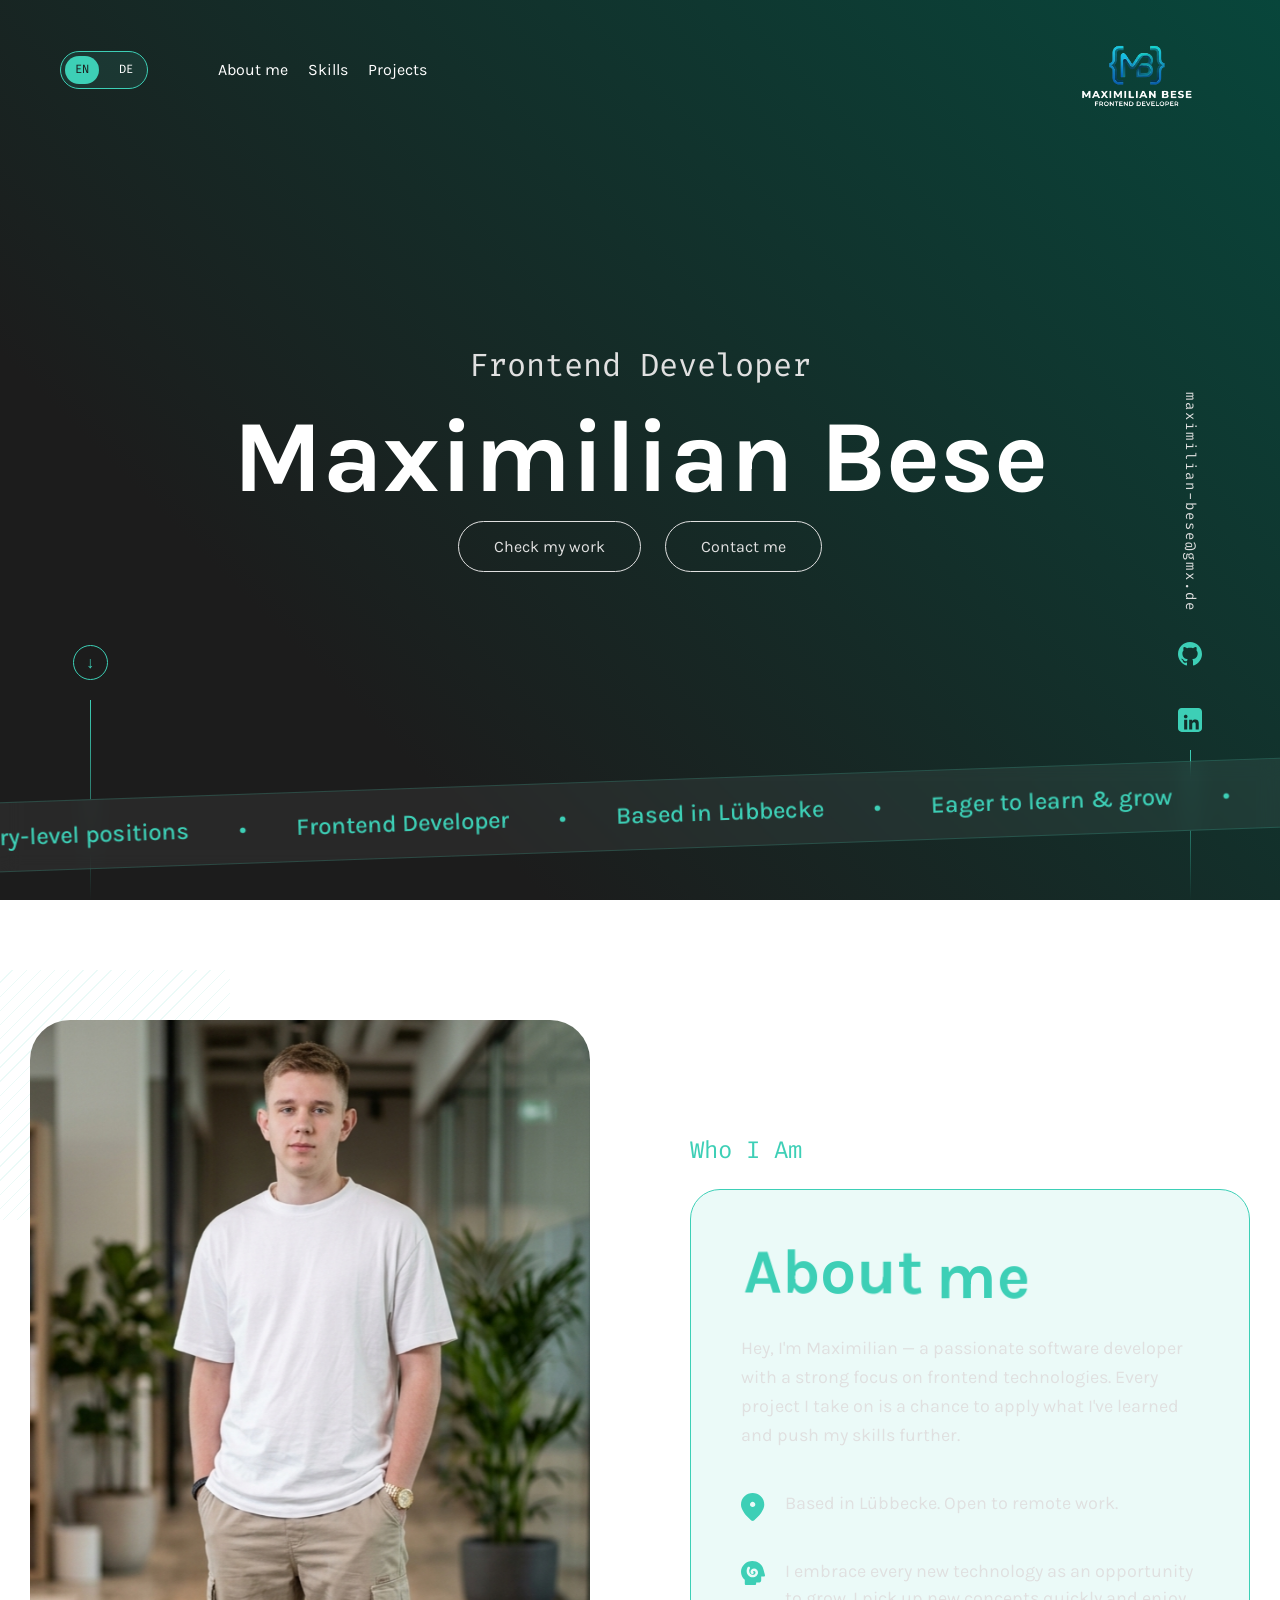
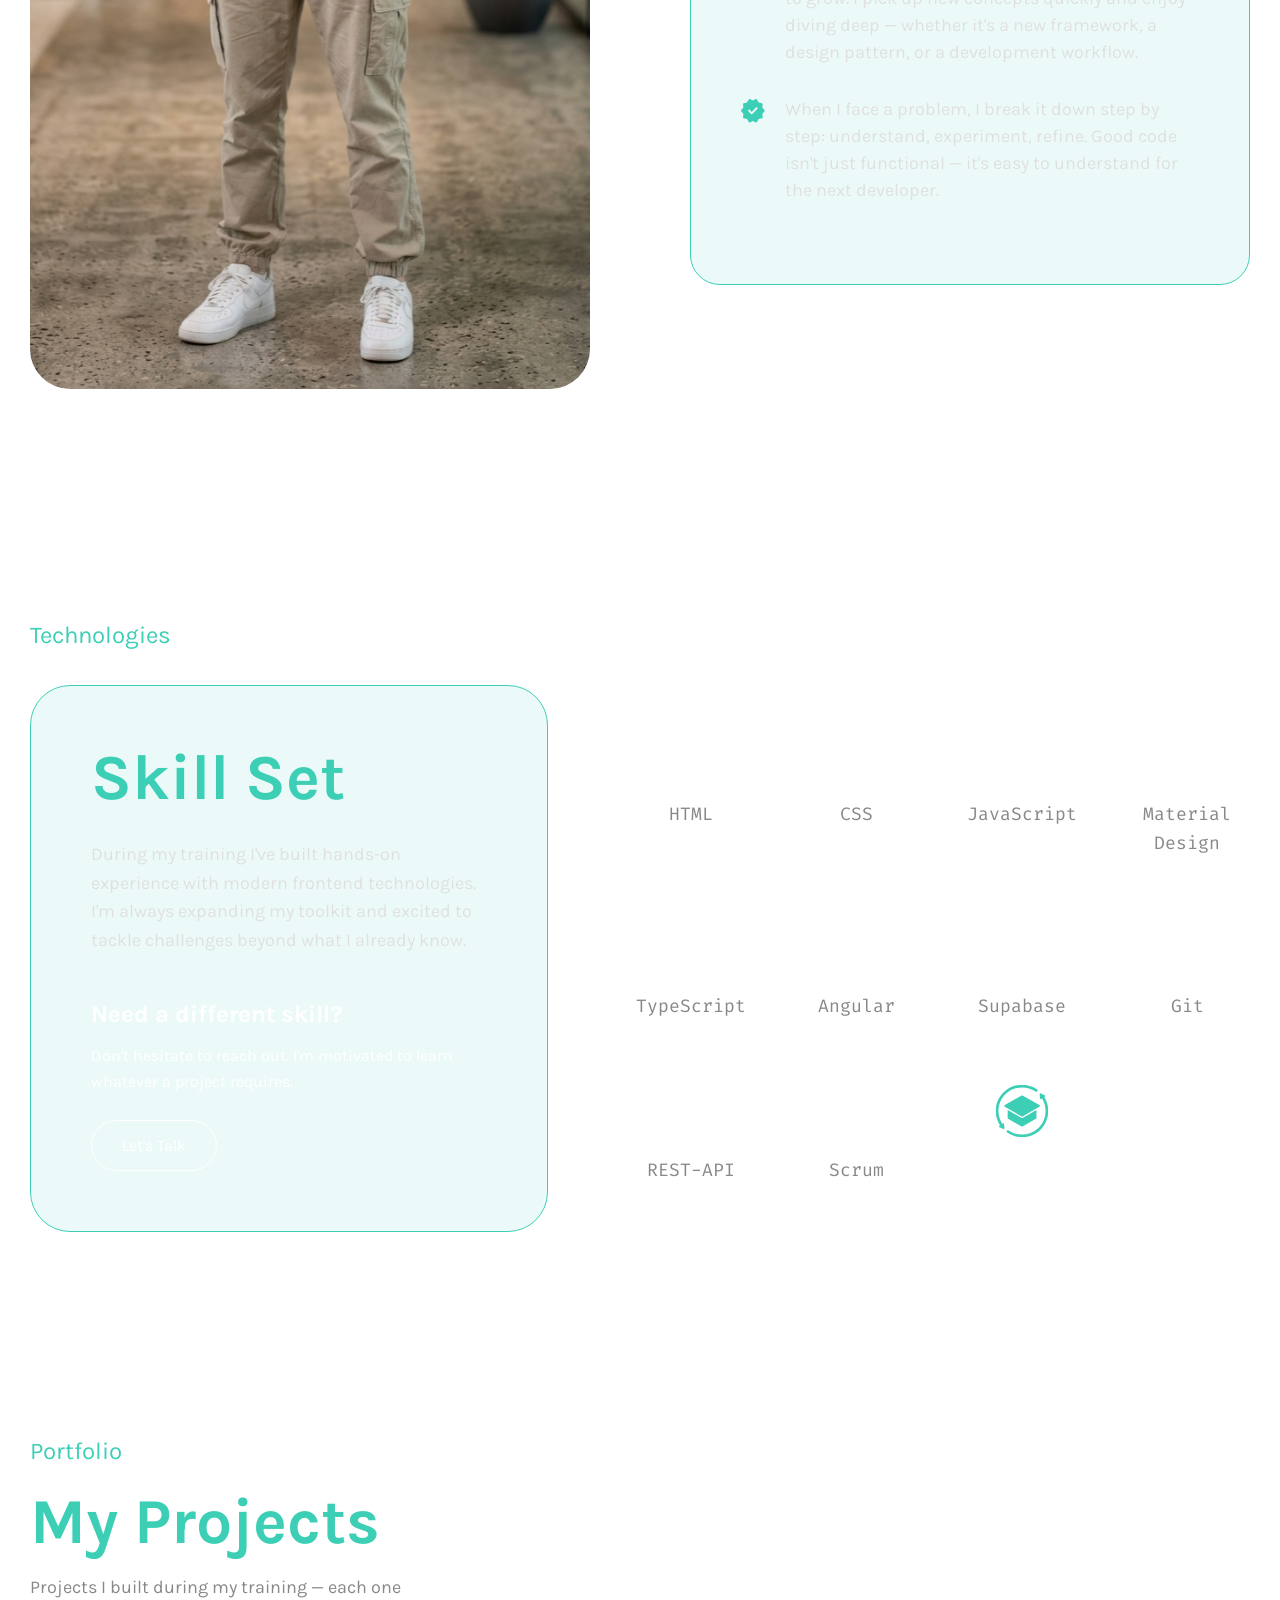
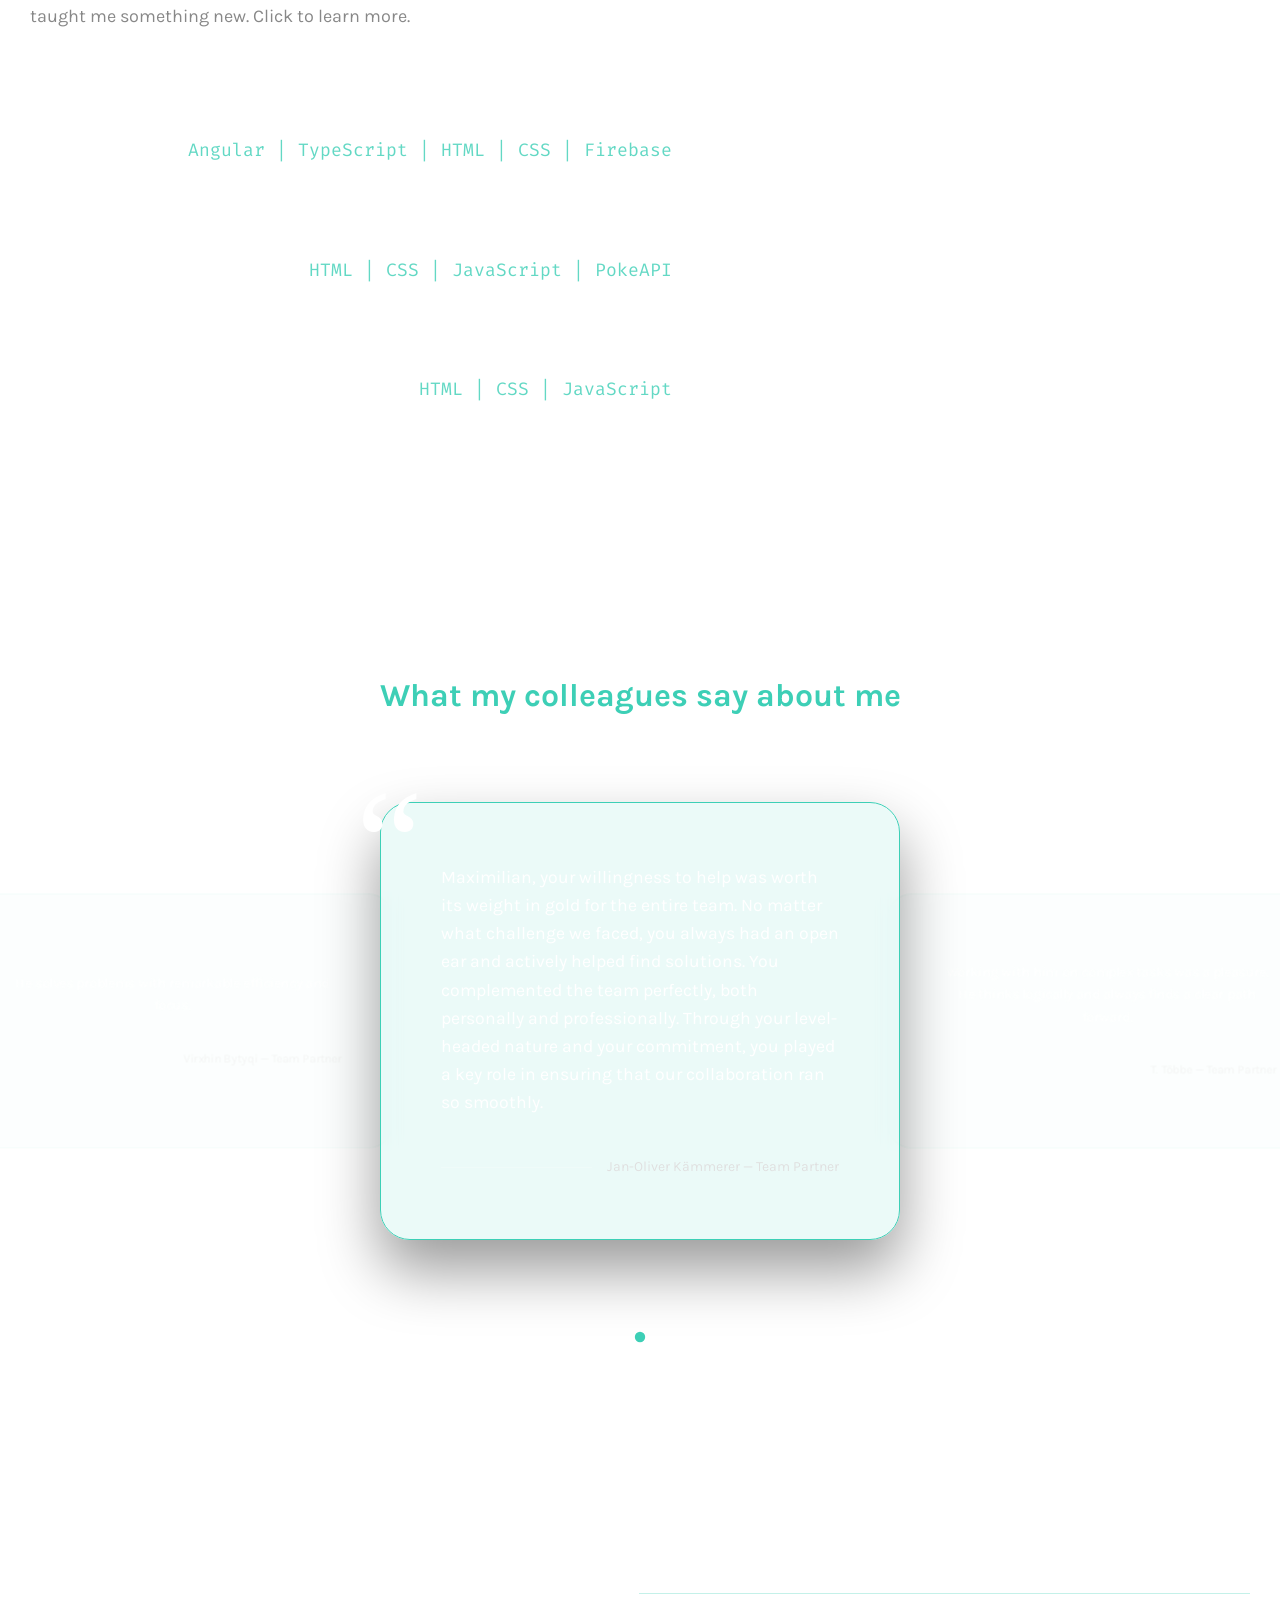
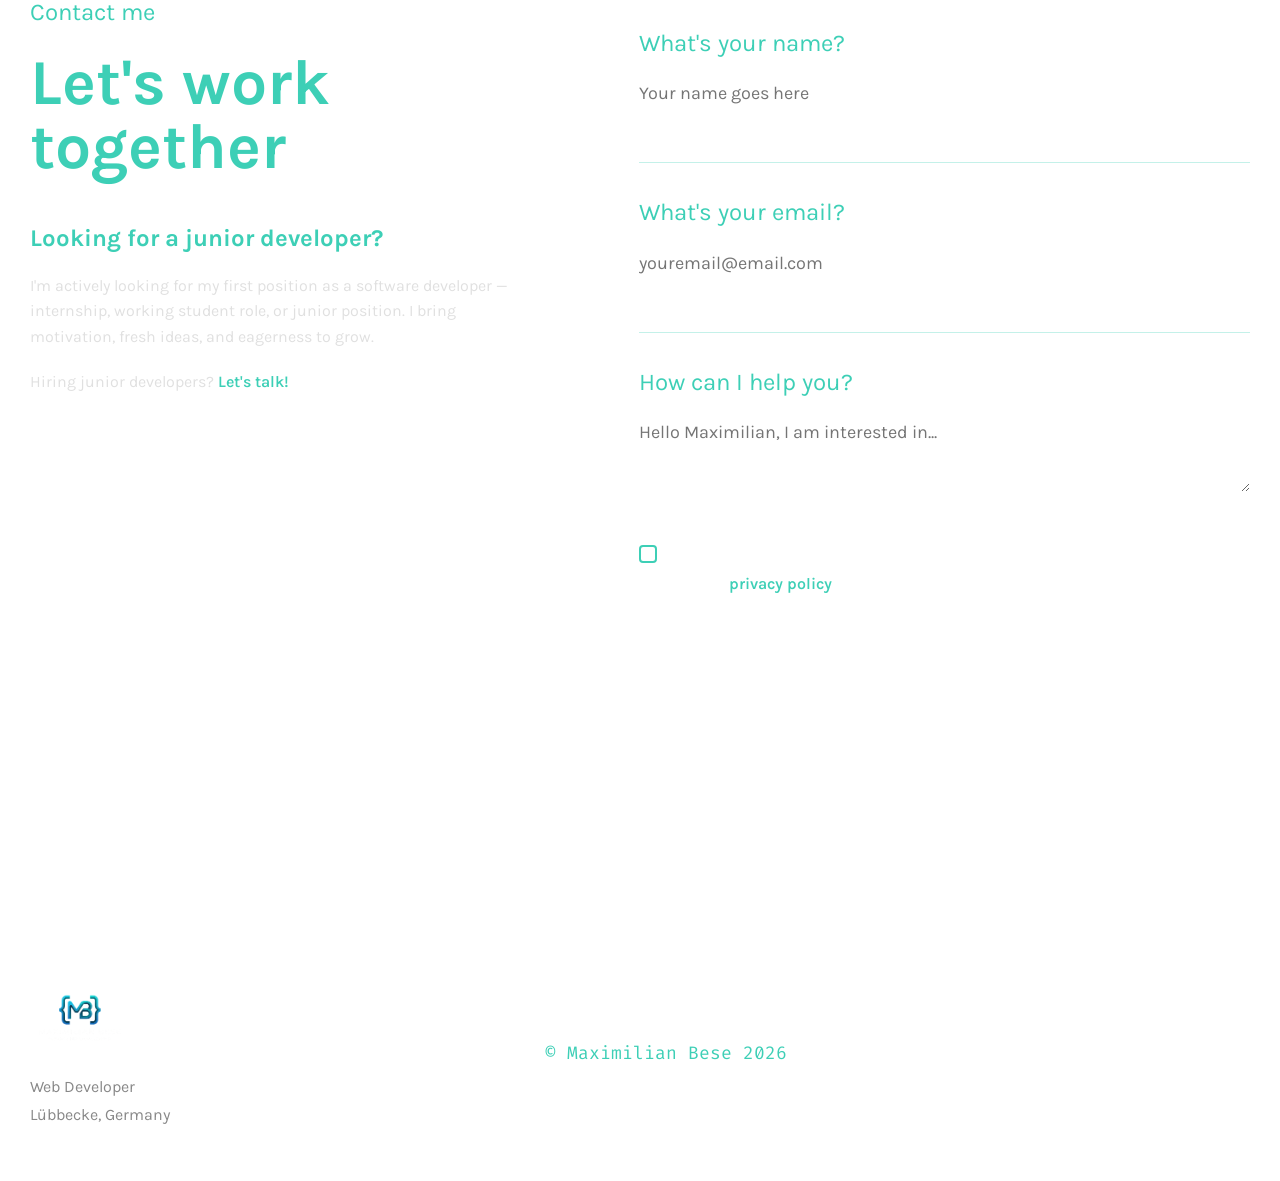
==== index.html @ 73970670 "feat: add privacy policy page, update links, and enhance translations for improved user experience" ====
<!doctype html>
<html lang="en">
  <head>
    <meta charset="UTF-8" />
    <meta name="viewport" content="width=device-width, initial-scale=1.0" />
    <title>Maximilian Bese | Aspiring Software Developer</title>
    <link
      rel="shortcut icon"
      href="./assets/img/favicon.png"
      type="image/x-icon"
    />
    <link rel="stylesheet" href="style.css" />
    <link rel="stylesheet" href="./css/header.css" />
    <link rel="stylesheet" href="./css/hero-section.css" />
    <link rel="stylesheet" href="./css/about-me.css" />
    <link rel="stylesheet" href="./css/skills-section.css" />
    <link rel="stylesheet" href="./css/projects-section.css" />
    <link rel="stylesheet" href="./css/testimonial-section.css" />
    <link rel="stylesheet" href="./css/contact-section.css" />
    <link rel="stylesheet" href="./css/footer.css" />
    <link rel="stylesheet" href="./css/responsive-tablet.css" />
    <link rel="stylesheet" href="./css/responsive-480-a.css" />
    <link rel="stylesheet" href="./css/responsive-480-b.css" />
    <link rel="stylesheet" href="./css/responsive-375-320.css" />
  </head>
  <body>
    <!-- ═══════════════════════════════════════ HEADER ══ -->
    <header class="main-header container">
      <div class="nav-left">
        <div class="lang-toggle">
          <span
            class="lang active"
            id="btn-en"
            data-lang="en"
            onclick="changeLanguage('en')"
            >EN</span
          >
          <span
            class="lang"
            id="btn-de"
            data-lang="de"
            onclick="changeLanguage('de')"
            >DE</span
          >
        </div>
        <nav class="nav-links" aria-label="Main navigation">
          <a href="#about" data-key="nav_about">About me</a>
          <a href="#skills" data-key="nav_skills">Skills</a>
          <a href="#projects" data-key="nav_projects">Projects</a>
        </nav>
      </div>
      <div class="nav-right">
        <img src="./assets/img/logo.png" alt="Maximilian Bese Logo" />
      </div>
      <button
        class="hamburger"
        id="hamburger-btn"
        aria-label="Open menu"
        aria-expanded="false"
      >
        <img
          src="./assets/icons/menu.svg"
          alt=""
          class="hamburger-icon"
          aria-hidden="true"
        />
      </button>
    </header>

    <!-- ═══════════════════════════════════════ MOBILE NAV ══ -->
    <div
      class="mobile-menu"
      id="mobile-menu"
      role="dialog"
      aria-label="Mobile navigation"
    >
      <div class="mobile-menu-content">
        <nav class="mobile-nav-links" aria-label="Mobile navigation">
          <a href="#about" data-key="nav_about" class="mobile-nav-link"
            >About me</a
          >
          <a href="#skills" data-key="nav_skills" class="mobile-nav-link"
            >Skills</a
          >
          <a href="#projects" data-key="nav_projects" class="mobile-nav-link"
            >Projects</a
          >
        </nav>
        <div class="mobile-lang-toggle">
          <span
            class="lang active"
            data-lang="en"
            onclick="changeLanguage('en')"
            >EN</span
          >
          <span class="lang" data-lang="de" onclick="changeLanguage('de')"
            >DE</span
          >
        </div>
      </div>
    </div>

    <main>
      <!-- ═══════════════════════════════════════ HERO ══ -->
      <section class="hero" aria-label="Introduction">
        <div class="sidebar-left" aria-hidden="true">
          <div class="scroll-indicator">
            <div class="arrow-circle">↓</div>
            <div class="scroll-line"></div>
          </div>
        </div>

        <div class="hero-center">
          <span class="hero-role" data-key="hero_role"
            >Aspiring Software Developer</span
          >
          <h1 class="hero-title">Maximilian Bese</h1>
          <div class="hero-btns">
            <a href="#projects" class="btn-ghost" data-key="hero_btn_work"
              >See my projects</a
            >
            <a href="#contact" class="btn-ghost" data-key="hero_btn_contact"
              >Get in touch</a
            >
          </div>
        </div>

        <div class="sidebar-right" aria-hidden="true">
          <a href="mailto:maximilian-bese@gmx.de" class="vertical-mail"
            >maximilian-bese@gmx.de</a
          >
          <div class="social-icons">
            <a
              href="https://github.com/maximilianbese"
              target="_blank"
              rel="noopener"
              aria-label="GitHub"
            >
              <img src="./assets/icons/github-logo.svg" alt="GitHub" />
            </a>
            <a
              href="https://www.linkedin.com/in/maximilian-bese/"
              target="_blank"
              rel="noopener"
              aria-label="LinkedIn"
            >
              <img src="./assets/icons/linkedin-logo.svg" alt="LinkedIn" />
            </a>
          </div>
        </div>

        <div class="hero-ticker" aria-hidden="true">
          <div class="ticker-content">
            <span data-key="ticker_1">Open to entry-level positions</span
            ><span class="ticker-dot">•</span>
            <span data-key="ticker_2">Aspiring Software Developer</span
            ><span class="ticker-dot">•</span>
            <span data-key="ticker_3">Based in Lübbecke</span
            ><span class="ticker-dot">•</span>
            <span data-key="ticker_4">Eager to learn & grow</span
            ><span class="ticker-dot">•</span>
            <span data-key="ticker_1">Open to entry-level positions</span
            ><span class="ticker-dot">•</span>
            <span data-key="ticker_2">Aspiring Software Developer</span
            ><span class="ticker-dot">•</span>
            <span data-key="ticker_3">Based in Lübbecke</span
            ><span class="ticker-dot">•</span>
            <span data-key="ticker_4">Eager to learn & grow</span
            ><span class="ticker-dot">•</span>
          </div>
        </div>
      </section>

      <!-- ═══════════════════════════════════════ ABOUT ══ -->
      <section id="about" class="about-section container">
        <div class="about-grid">
          <div class="about-image-wrapper">
            <div class="background-lines" aria-hidden="true"></div>
            <img
              src="./assets/img/me.png"
              alt="Photo of Maximilian Bese"
              class="about-portrait"
            />
          </div>
          <div class="about-info">
            <span class="about-subtitle" data-key="about_subtitle"
              >Who I Am</span
            >
            <div class="about-card">
              <h2 class="about-title">
                <span class="word-about" data-key="about_word_1">About</span>
                <span class="word-me" data-key="about_word_2">me</span>
              </h2>
              <p class="about-intro" data-key="about_text">
                Hey, I'm Maximilian…
              </p>
              <ul class="about-details">
                <li>
                  <span class="detail-icon"
                    ><img
                      src="./assets/icons/location.svg"
                      alt=""
                      aria-hidden="true"
                  /></span>
                  <p data-key="about_detail_1">
                    Based in Lübbecke. Open to remote work.
                  </p>
                </li>
                <li>
                  <span class="detail-icon"
                    ><img
                      src="./assets/icons/brain.svg"
                      alt=""
                      aria-hidden="true"
                  /></span>
                  <p data-key="about_detail_2">Driven by curiosity…</p>
                </li>
                <li>
                  <span class="detail-icon"
                    ><img
                      src="./assets/icons/solutions.svg"
                      alt=""
                      aria-hidden="true"
                  /></span>
                  <p data-key="about_detail_3">My problem-solving approach…</p>
                </li>
              </ul>
            </div>
          </div>
        </div>
      </section>

      <!-- ═══════════════════════════════════════ SKILLS ══ -->
      <section id="skills" class="skills-section container">
        <span class="section-subtitle" data-key="skills_subtitle"
          >Technologies</span
        >
        <div class="skills-layout">
          <div class="skills-card">
            <h2 class="skills-heading" data-key="skills_heading">Skill Set</h2>
            <p class="skills-description" data-key="skills_text">
              Hands-on experience…
            </p>
            <div class="skills-cta">
              <h3 data-key="skills_cta_title">Need a different skill?</h3>
              <p data-key="skills_cta_text">Don't hesitate to reach out.</p>
              <a href="#contact" class="btn-small" data-key="skills_cta_btn"
                >Let's Talk</a
              >
            </div>
          </div>
          <div class="skills-grid">
            <div class="skill-item">
              <img src="./assets/icons/html-logo.svg" alt="" /><span>HTML</span>
            </div>
            <div class="skill-item">
              <img src="./assets/icons/css-logo.svg" alt="" /><span>CSS</span>
            </div>
            <div class="skill-item">
              <img src="./assets/icons/js-logo.svg" alt="" /><span
                >JavaScript</span
              >
            </div>
            <div class="skill-item">
              <img src="./assets/icons/md-logo.svg" alt="" /><span
                >Material Design</span
              >
            </div>
            <div class="skill-item">
              <img src="./assets/icons/ts-logo.svg" alt="" /><span
                >TypeScript</span
              >
            </div>
            <div class="skill-item">
              <img src="./assets/icons/angular-logo.svg" alt="" /><span
                >Angular</span
              >
            </div>
            <div class="skill-item">
              <img src="./assets/icons/supabase-logo.svg" alt="" /><span
                >Supabase</span
              >
            </div>
            <div class="skill-item">
              <img src="./assets/icons/git-logo.svg" alt="" /><span>Git</span>
            </div>
            <div class="skill-item">
              <img src="./assets/icons/rest-api-logo.svg" alt="" /><span
                >REST-API</span
              >
            </div>
            <div class="skill-item">
              <img src="./assets/icons/scrum-logo.svg" alt="" /><span
                >Scrum</span
              >
            </div>
            <div class="skill-item accent">
              <img src="./assets/icons/growth-mindset.svg" alt="" />
              <span data-key="skill_growth">Growth mindset</span>
            </div>
          </div>
        </div>
      </section>

      <!-- ═══════════════════════════════════════ PROJECTS ══ -->
      <section id="projects" class="projects-section container">
        <span class="section-subtitle">Portfolio</span>
        <h2 class="section-title" data-key="projects_title">My Projects</h2>
        <p class="section-intro" data-key="projects_intro">
          Projects I built during my training…
        </p>
        <div class="projects-layout">
          <div class="projects-list">
            <div class="project-item" data-project="join">
              <div class="project-info">
                <h3>Join <span>↗</span></h3>
                <div class="project-tech">
                  Angular | TypeScript | HTML | CSS | Firebase
                </div>
              </div>
            </div>
            <div class="project-item" data-project="pokedex">
              <div class="project-info">
                <h3>Pokedex<span>↗</span></h3>
                <div class="project-tech">
                  HTML | CSS | JavaScript | PokeAPI
                </div>
              </div>
            </div>
            <div class="project-item" data-project="loco">
              <div class="project-info">
                <h3>El Pollo Loco<span>↗</span></h3>
                <div class="project-tech">HTML | CSS | JavaScript</div>
              </div>
            </div>
          </div>
          <div class="project-preview">
            <div class="preview-container">
              <div class="diag-pattern" aria-hidden="true"></div>
              <img
                id="project-image"
                src="./assets/img/join-preview.png"
                alt="Project preview"
              />
            </div>
          </div>
        </div>
      </section>

      <!-- ═══════════════════════════════════════ TESTIMONIALS ══ -->
      <section class="testimonials-section container" aria-label="Testimonials">
        <h2 class="section-title centered" data-key="testimonials_title">
          What my colleagues say about me
        </h2>
        <div class="testimonial-slider">
          <div class="testimonial-card prev">
            <div class="quote-icon" aria-hidden="true">“</div>
            <p data-key="testimonial_3"></p>
            <div class="testimonial-footer">
              <span class="author">Virxhin Bytyqi — Team Partner</span>
            </div>
          </div>
          <div class="testimonial-card active">
            <div class="quote-icon" aria-hidden="true">“</div>
            <p data-key="testimonial_1"></p>
            <div class="testimonial-footer">
              <hr class="footer-line" />
              <span class="author">Jan-Oliver Kämmerer — Team Partner</span>
            </div>
          </div>
          <div class="testimonial-card next">
            <div class="quote-icon" aria-hidden="true">“</div>
            <p data-key="testimonial_2"></p>
            <div class="testimonial-footer">
              <span class="author">T. Többe — Team Partner</span>
            </div>
          </div>
        </div>
        <div class="slider-controls">
          <button class="arrow prev" aria-label="Previous testimonial">
            ←
          </button>
          <div class="dots" role="tablist" aria-label="Testimonial navigation">
            <span class="dot active" aria-label="Testimonial 1"></span>
            <span class="dot" aria-label="Testimonial 2"></span>
            <span class="dot" aria-label="Testimonial 3"></span>
          </div>
          <button class="arrow next" aria-label="Next testimonial">→</button>
        </div>
      </section>

      <!-- ═══════════════════════════════════════ CONTACT ══ -->
      <section id="contact" class="contact-section container">
        <div class="contact-grid">
          <div class="contact-info">
            <span class="section-subtitle" data-key="contact_subtitle"
              >Contact me</span
            >
            <h2 class="contact-title" data-key="contact_title">
              Let's work together
            </h2>
            <div class="contact-description">
              <h3 data-key="contact_h3">Looking for a junior developer?</h3>
              <p data-key="contact_text">
                I'm actively looking for my first position…
              </p>
              <p>
                <span data-key="contact_need">Hiring junior developers?</span>
                <a href="mailto:maximilian-bese@gmx.de" data-key="contact_link"
                  >Let's talk!</a
                >
              </p>
            </div>
          </div>
          <div class="contact-form-container">
            <form id="contact-form" novalidate>
              <div class="form-group">
                <label for="contact-name" data-key="form_name_label"
                  >What's your name?</label
                >
                <input
                  id="contact-name"
                  type="text"
                  name="name"
                  data-key="form_name_placeholder"
                  placeholder="Your name goes here"
                  maxlength="25"
                  required
                />
                <span class="field-error" id="error-name"></span>
              </div>
              <div class="form-group">
                <label for="contact-email" data-key="form_email_label"
                  >What's your email?</label
                >
                <input
                  id="contact-email"
                  type="email"
                  name="email"
                  data-key="form_email_placeholder"
                  placeholder="youremail@email.com"
                  maxlength="254"
                  required
                />
                <span class="field-error" id="error-email"></span>
              </div>
              <div class="form-group">
                <label for="contact-message" data-key="form_msg_label"
                  >How can I help you?</label
                >
                <textarea
                  id="contact-message"
                  name="message"
                  rows="3"
                  data-key="form_msg_placeholder"
                  placeholder="Hello Maximilian, I am interested in…"
                  maxlength="500"
                  required
                ></textarea>
                <span class="field-error" id="error-message"></span>
              </div>
              <div class="privacy-container">
                <label class="custom-checkbox">
                  <input type="checkbox" id="privacy" required />
                  <span class="checkmark"></span>
                </label>
                <div class="checkbox-text" data-key="form_privacy">
                  I've read the
                  <a href="./privacy-policy.html">privacy policy</a>
                  and agree to the processing of my data.
                </div>
                <div
                  id="privacy-error"
                  class="error-text"
                  role="alert"
                  data-key="form_error"
                >
                  Please accept the privacy policy.
                </div>
              </div>
              <div class="form-submit">
                <button type="submit" class="btn-submit" data-key="form_btn">
                  Say Hello ;)
                </button>
              </div>
            </form>
          </div>
        </div>
      </section>
    </main>

    <!-- ═══════════════════════════════════════ FOOTER ══ -->
    <footer class="main-footer container">
      <div class="footer-left">
        <img src="./assets/img/logo.png" alt="Logo" class="footer-logo" />
        <div class="footer-subtext">
          <p data-key="footer_role">Frontend Developer</p>
          <p data-key="footer_loc">Lübbecke, Germany</p>
        </div>
      </div>
      <div class="footer-center"><p>© Maximilian Bese 2026</p></div>
      <div class="footer-right">
        <nav class="footer-links" aria-label="Footer navigation">
          <a
            href="https://github.com/maximilianbese"
            target="_blank"
            rel="noopener"
            >Github</a
          >
          <a
            href="https://www.linkedin.com/in/maximilian-bese/"
            target="_blank"
            rel="noopener"
            >LinkedIn</a
          >
          <a href="mailto:maximilian-bese@gmx.de">Email</a>
          <a href="./legal-notice.html" data-key="footer_link_legal"
            >Legal Notice</a
          >
        </nav>
      </div>
    </footer>

    <!-- ═══════════════════════════════════════ PROJECT OVERLAY ══ -->
    <div
      id="project-overlay"
      class="overlay d-none"
      role="dialog"
      aria-modal="true"
      aria-labelledby="overlay-title"
    >
      <div class="overlay-content">
        <button
          class="close-btn"
          onclick="closeOverlay()"
          aria-label="Close overlay"
        >
          ✕
        </button>
        <div class="overlay-body">
          <div class="overlay-text">
            <h2 id="overlay-number">01</h2>
            <h1 id="overlay-title">Project Name</h1>
            <h3 data-key="overlay_question">What is this project about?</h3>
            <p id="overlay-description"></p>
            <div id="overlay-tech" class="tech-stack-icons"></div>
            <div class="overlay-btns">
              <a
                id="overlay-github"
                href="#"
                target="_blank"
                rel="noopener"
                class="btn-ghost"
                >GitHub ↗</a
              >
              <a
                id="overlay-live"
                href="#"
                target="_blank"
                rel="noopener"
                class="btn-ghost"
                >Live Demo ↗</a
              >
            </div>
          </div>
          <div class="overlay-image">
            <img id="overlay-img-src" src="" alt="Project screenshot" />
          </div>
        </div>
        <button class="next-project-btn" onclick="nextProject()">
          <span data-key="overlay_next">Next project</span> →
        </button>
      </div>
    </div>

    <script src="./js/language.js"></script>
    <script src="./js/project.js"></script>
    <script src="./js/testimonial.js"></script>
    <script src="./js/contact.js"></script>
    <script src="./js/marquee.js"></script>
    <script src="./js/mobile-nav.js"></script>
  </body>
</html>
---- style.css ----
/* Google Fonts Import */
@import url("https://fonts.googleapis.com/css2?family=Fira+Code:wght@400;500&family=Karla:wght@400;700&display=swap");

:root {
  /* Farben aus deinen Screenshots */
  --bg-dark: rgba(28, 28, 28, 1);
  --bg-gradient-green: rgba(8, 70, 59, 1);
  --accent-green: rgba(61, 207, 182, 1);
  --accent-green-10: rgba(61, 207, 182, 0.1);

  /* Schriften */
  --font-main: "Karla", sans-serif;
  --font-mono: "Fira Code", monospace;

  /* Abstände */
  --container-padding: 10%;
}

* {
  margin: 0;
  padding: 0;
  box-sizing: border-box;
  scroll-behavior: smooth;
}

body {
  background-color: var(--bg-dark);
  /* Der Verlauf aus Figma */
  background: linear-gradient(
    45deg,
    var(--bg-dark) 25%,
    var(--bg-gradient-green) 100%
  );
  background-attachment: fixed;
  color: white;
  font-family: var(--font-main);
  line-height: 1.6;
  overflow-x: hidden;
}

.container {
  max-width: 1440px;
  margin: 0 auto;
  padding-left: 60px; /* Gleicht dein Header-Padding aus */
  padding-right: 60px; /* Gleicht dein Header-Padding aus */
  width: 100%;
}

.nav-right img {
  height: 100px;
}
---- css/header.css ----
.main-header {
  position: absolute;
  top: 0;
  left: 50%;
  transform: translateX(-50%);
  width: 100%;
  max-width: 1440px;
  z-index: 1000;
  padding: 20px 60px;
  display: flex;
  justify-content: space-between;
  align-items: center;
  box-sizing: border-box;
}

.lang-toggle {
  background: rgba(61, 207, 182, 0.1);
  border: 1px solid var(--accent-green);
  border-radius: 20px;
  padding: 4px;
  display: inline-flex;
  gap: 10px;
  margin-right: 30px;
}

.lang {
  font-family: var(--font-mono);
  font-size: 12px;
  padding: 4px 10px;
  border-radius: 15px;
  cursor: pointer;
}

.lang.active {
  background: var(--accent-green);
  color: var(--bg-dark);
}

.nav-links {
  display: flex;
  gap: 20px;
}

.nav-links a {
  position: relative;
  text-decoration: none;
  color: white;
  transition: color 0.3s ease;
}

.nav-links a::after {
  content: "";
  position: absolute;
  bottom: -8px;
  left: 50%;
  transform: translateX(-50%) scale(0);
  width: 6px;
  height: 6px;
  background-color: var(--accent-green);
  border-radius: 50%;
  transition: transform 0.3s cubic-bezier(0.175, 0.885, 0.32, 1.275);
}

.nav-links a:hover::after {
  transform: translateX(-50%) scale(1);
}

.nav-links a.active::after {
  transform: translateX(-50%) scale(1);
}

.nav-left {
  display: flex;
  align-items: center;
  gap: 40px;
}

.nav-right {
  width: 150px;
  height: 100px;
}

/* Logo Styling */
.logo-container {
  display: flex;
  align-items: center;
  gap: 10px;
}

.logo-icon {
  border: 2px solid var(--accent-green);
  color: var(--accent-green);
  padding: 5px 8px;
  font-weight: bold;
  font-size: 24px;
}

.logo-text {
  display: flex;
  flex-direction: column;
  line-height: 1;
  font-size: 20px;
  font-weight: 700;
}

/* ==========================================================================
   HAMBURGER BUTTON
   ========================================================================== */
.hamburger {
  display: none;
  flex-direction: column;
  justify-content: center;
  align-items: center;
  gap: 5px;
  background: none;
  border: none;
  cursor: pointer;
  padding: 8px;
  z-index: 2001;
  position: relative;
}

.hamburger-line {
  display: block;
  width: 26px;
  height: 2px;
  background-color: var(--accent-green);
  border-radius: 2px;
  transition:
    transform 0.35s cubic-bezier(0.23, 1, 0.32, 1),
    opacity 0.25s ease;
  transform-origin: center;
}

/* X-Animation wenn Menü offen */
.hamburger.is-open .hamburger-line:nth-child(1) {
  transform: translateY(7px) rotate(45deg);
}
.hamburger.is-open .hamburger-line:nth-child(2) {
  opacity: 0;
  transform: scaleX(0);
}
.hamburger.is-open .hamburger-line:nth-child(3) {
  transform: translateY(-7px) rotate(-45deg);
}

/* ==========================================================================
   MOBILE MENÜ OVERLAY
   ========================================================================== */
.mobile-menu {
  display: block;
  position: fixed;
  top: 0;
  right: 0;
  width: 100%;
  height: 100%;
  z-index: 2000;
  pointer-events: none;
  visibility: hidden;
}

.mobile-menu.is-open {
  pointer-events: all;
  visibility: visible;
}

/* Dunkler Hintergrund-Overlay */
.mobile-menu::before {
  content: "";
  position: absolute;
  inset: 0;
  background: rgba(0, 0, 0, 0.5);
  opacity: 0;
  transition: opacity 0.35s ease;
  backdrop-filter: blur(2px);
}

.mobile-menu.is-open::before {
  opacity: 1;
}

/* Menü-Panel von rechts */
.mobile-menu-content {
  position: absolute;
  top: 0;
  right: 0;
  width: min(80vw, 300px);
  height: 100%;
  background: rgba(10, 30, 25, 0.97);
  border-left: 1px solid rgba(61, 207, 182, 0.2);
  padding: 100px 40px 60px;
  display: flex;
  flex-direction: column;
  gap: 50px;
  transform: translateX(100%);
  transition: transform 0.4s cubic-bezier(0.23, 1, 0.32, 1);
  box-shadow: -10px 0 40px rgba(0, 0, 0, 0.4);
}

.mobile-menu.is-open .mobile-menu-content {
  transform: translateX(0);
}

/* Nav Links im mobilen Menü */
.mobile-nav-links {
  display: flex;
  flex-direction: column;
  gap: 32px;
}

.mobile-nav-link {
  text-decoration: none;
  color: white;
  font-size: 22px;
  font-weight: 500;
  letter-spacing: 0.5px;
  transition:
    color 0.25s ease,
    transform 0.25s ease;
  display: inline-block;
}

.mobile-nav-link:hover {
  color: var(--accent-green);
  transform: translateX(6px);
}

/* Sprach-Toggle im mobilen Menü */
.mobile-lang-toggle {
  background: rgba(61, 207, 182, 0.1);
  border: 1px solid var(--accent-green);
  border-radius: 20px;
  padding: 4px;
  display: inline-flex;
  gap: 10px;
  align-self: flex-start;
}
---- css/hero-section.css ----
.hero {
  height: 100vh;
  display: flex;
  align-items: center;
  justify-content: center;
  position: relative;
  overflow: hidden;
}

.hero-center {
  text-align: center;
  max-width: 1200px;
  padding: 0 20px;
  z-index: 2;
}

.hero-btns {
  margin-top: 20px;
}

.hero-role {
  font-family: var(--font-mono);
  font-size: 32px;
  color: #e0e0e0;
  display: block;
  margin-bottom: 10px;
}

.hero-title {
  font-size: clamp(2.5rem, 8vw, 8rem);
  line-height: 1.1;
  white-space: nowrap;
  width: 100%;
  text-align: center;
}

.btn-ghost {
  border: 1px solid #e0e0e0;
  color: #e0e0e0;
  padding: 15px 35px;
  border-radius: 50px;
  text-decoration: none;
  margin: 0 10px;
  font-size: 16px;
  transition: 0.3s;
}

.btn-ghost:hover {
  border-color: var(--accent-green);
  color: var(--accent-green);
  background: var(--accent-green-10);
}

/* Sidebars */
.sidebar-left,
.sidebar-right {
  position: absolute;
  bottom: 0;
  display: flex;
  flex-direction: column;
  align-items: center;
  width: 100px;
  height: auto;
}

.sidebar-left {
  left: calc(50% - 720px + 40px);
}
.sidebar-right {
  right: calc(50% - 720px + 40px);
}

.arrow-circle {
  border: 1px solid var(--accent-green);
  border-radius: 50%;
  width: 35px;
  height: 35px;
  display: flex;
  align-items: center;
  justify-content: center;
  color: var(--accent-green);
  margin-bottom: 20px;
}

.scroll-indicator {
  display: flex;
  flex-direction: column;
  align-items: center;
}

.scroll-line {
  width: 1px;
  height: 15vh;
  background: linear-gradient(to bottom, var(--accent-green), transparent);
}

.sidebar-right::after {
  content: "";
  width: 1px;
  height: 10vh;
  background: linear-gradient(to bottom, var(--accent-green), transparent);
}

.vertical-mail {
  writing-mode: vertical-rl;
  text-decoration: none;
  color: #e0e0e0;
  font-family: var(--font-mono);
  letter-spacing: 2px;
  font-size: 14px;
  margin-bottom: 10px;
}

.social-icons {
  display: flex;
  flex-direction: column;
  gap: 15px;
  margin-bottom: 10px;
}

.social-icons img {
  width: 24px;
  margin-top: 20px;
}

/* --- Ticker/Banner Styling --- */
.hero-ticker {
  position: absolute;
  bottom: 50px;
  width: 120%;
  left: -10%;
  background: rgba(255, 255, 255, 0.05);
  backdrop-filter: blur(10px);
  border-top: 1px solid rgba(61, 207, 182, 0.2);
  border-bottom: 1px solid rgba(61, 207, 182, 0.2);
  padding: 15px 0;
  transform: rotate(-2deg);
  overflow: hidden;
  white-space: nowrap;
  z-index: 10;
}

.ticker-content {
  display: flex;
  white-space: nowrap;
  width: max-content;
  animation: marquee 30s linear infinite;
}

.ticker-content span {
  font-family: var(--font-main);
  font-size: 24px;
  color: var(--accent-green);
  margin-right: 50px;
  font-weight: 500;
}

.ticker-content .dot {
  color: rgba(61, 207, 182, 0.5);
}

@keyframes marquee {
  0% {
    transform: translateX(0);
  }
  100% {
    transform: translateX(-50%);
  }
}

/* --- Sidebar Fix für das Banner --- */
.sidebar-left,
.sidebar-right {
  z-index: 5;
}

.scroll-line {
  height: 200px;
  background: linear-gradient(to bottom, var(--accent-green), transparent);
}

.sidebar-right::after {
  height: 150px;
  background: linear-gradient(to bottom, var(--accent-green), transparent);
}
---- css/about-me.css ----
.about-section {
  padding: 120px 30px;
  position: relative;
}

.about-grid {
  display: grid;
  grid-template-columns: 1fr 1fr;
  gap: 100px;
  align-items: center;
}

/* --- Foto & Linien Muster --- */
.about-image-wrapper {
  position: relative;
}

.background-lines {
  position: absolute;
  top: -50px;
  left: -50px;
  width: 250px;
  height: 250px;
  background-image: repeating-linear-gradient(
    -45deg,
    rgba(61, 207, 182, 0.1),
    rgba(61, 207, 182, 0.1) 1px,
    transparent 1px,
    transparent 10px
  );
  z-index: 1;
}

.about-portrait {
  width: 100%;
  border-radius: 40px;
  position: relative;
  z-index: 5;
}

/* --- Info Box --- */
.about-subtitle {
  display: block;
  color: var(--accent-green);
  font-family: var(--font-mono);
  font-size: 24px;
  margin-bottom: 20px;
}

.about-card {
  background: rgba(61, 207, 182, 0.1);
  border: 1px solid var(--accent-green);
  border-radius: 30px;
  padding: 50px;
  backdrop-filter: blur(10px);
}

/* --- Verzerrter Titel "About me" --- */
.about-title {
  font-size: 64px;
  color: var(--accent-green);
  margin-bottom: 30px;
  display: flex;
  gap: 15px;
  line-height: 1;
}

.word-about {
  position: relative;
  transform: perspective(300px) rotateY(-5deg);
}

.word-me {
  position: relative;
  top: 5px;
  transform: perspective(300px) rotateY(5deg);
}

/* --- Text & Details --- */
.about-intro {
  color: #e0e0e0;
  font-size: 18px;
  line-height: 1.6;
  margin-bottom: 40px;
}

.about-details {
  list-style: none;
}

.about-details li {
  display: flex;
  gap: 20px;
  align-items: flex-start;
  margin-bottom: 30px;
}

.detail-icon {
  width: 24px;
  flex-shrink: 0;
  margin-top: 3px;
}

.detail-icon img {
  width: 100%;
}

.about-details p {
  color: #e0e0e0;
  font-size: 18px;
  line-height: 1.5;
}
---- css/skills-section.css ----
.skills-section {
  padding: 100px 30px;
}

.skills-layout {
  display: grid;
  grid-template-columns: 1fr 1.2fr;
  gap: 80px;
  align-items: start;
  margin-top: 30px;
}

/* Linke Karte */
.skills-card {
  background: rgba(61, 207, 182, 0.1);
  border: 1px solid var(--accent-green);
  border-radius: 40px;
  padding: 60px;
}

.skills-heading {
  font-size: 64px;
  color: var(--accent-green);
  margin-bottom: 30px;
  line-height: 1;
}

.skills-description {
  color: #e0e0e0;
  line-height: 1.6;
  margin-bottom: 40px;
  font-size: 18px;
}

.skills-cta h3 {
  font-size: 24px;
  margin-bottom: 10px;
}

.skills-cta h3 span {
  color: var(--accent-green);
}

.btn-small {
  display: inline-block;
  border: 1px solid white;
  padding: 12px 30px;
  border-radius: 30px;
  color: white;
  text-decoration: none;
  margin-top: 25px;
  transition: 0.3s;
}

.btn-small:hover {
  background: rgba(255, 255, 255, 0.1);
}

/* Rechtes Grid */
.skills-grid {
  display: grid;
  grid-template-columns: repeat(4, 1fr);
  gap: 60px 40px;
  padding-top: 40px;
}

.skill-item {
  display: flex;
  flex-direction: column;
  align-items: center;
  gap: 15px;
  text-align: center;
}

.skill-item img {
  width: 60px;
  height: 60px;
  filter: brightness(0) invert(1);
}

.skill-item span {
  font-family: var(--font-mono);
  font-size: 18px;
  color: #888;
}

/* Das farbige Icon (Growth Mindset) */
.skill-item.accent img {
  filter: none;
}

.skill-item.accent span {
  color: white;
}
---- css/projects-section.css ----
.section-subtitle {
  font-size: 24px;
  color: rgba(61, 207, 182, 1);
}

.section-title {
  font-size: 64px;
  color: rgba(61, 207, 182, 1);
}

.projects-section {
  padding: 100px 30px;
}

.section-intro {
  color: #888;
  margin-bottom: 60px;
  max-width: 400px;
  font-size: 18px;
}

.projects-layout {
  display: grid;
  grid-template-columns: 1.5fr 1fr;
  gap: 100px;
  align-items: center;
}

/* Projekt Liste */
.project-item {
  border-top: 1px solid rgba(255, 255, 255, 0.1);
  padding: 40px 30px;
  cursor: pointer;
  transition: all 0.3s ease;
  position: relative;
}

.project-item span {
  display: none;
}

.project-item:hover span {
  display: inline;
}

.project-item:last-child {
  border-bottom: 1px solid rgba(255, 255, 255, 0.1);
}

.project-item.active,
.project-item:hover {
  background: rgba(61, 207, 182, 0.1);
}

.project-info {
  display: flex;
  justify-content: space-between;
  align-items: center;
}

.project-info h3 {
  font-size: 24px;
  color: white;
  font-weight: 700;
}

.project-info h3 span {
  font-size: 24px;
  margin-left: 10px;
  opacity: 0.8;
}

.project-tech {
  font-family: var(--font-mono);
  color: var(--accent-green);
  font-size: 18px;
  opacity: 0.8;
}

/* Bild-Vorschau Rechts */
.project-preview {
  position: relative;
}

.preview-container {
  position: relative;
  width: 100%;
  border-radius: 20px;
  overflow: visible;
  opacity: 0;
  transform: translateY(10px);
  transition:
    opasity 0.3s ease,
    transform 0.3s ease;
}

.preview-container img {
  width: 100%;
  border-radius: 20px;
  box-shadow: 0 20px 50px rgba(0, 0, 0, 0.5);
  position: relative;
  z-index: 2;
  transition:
    opacity 0.3s ease,
    transform 0.3s ease;
}

/* Das diagonale Muster hinter dem Bild aus deinem Screenshot */
.diag-pattern {
  position: absolute;
  bottom: -20px;
  right: -20px;
  width: 100%;
  height: 100%;
  background-image: repeating-linear-gradient(
    -45deg,
    var(--accent-green),
    var(--accent-green) 1px,
    transparent 1px,
    transparent 10px
  );
  opacity: 0.3;
  z-index: 1;
  border-radius: 20px;
}

.status-badge {
  background-color: var(--accent-green);
  color: var(--bg-dark);
  font-size: 14px;
  font-family: var(--font-mono);
  font-weight: 700;
  text-transform: uppercase;
  padding: 6px 18px;
  border-radius: 50px;
  margin-left: 15px;
  vertical-align: middle;
  display: inline-block;
  letter-spacing: 1px;
}

.status-badge {
  animation: status-pulse 2s infinite;
}

.d-none {
  display: none !important;
}

/* Das verdunkelte Hintergrund-Fenster */
.overlay {
  position: fixed;
  top: 0;
  left: 0;
  width: 100%;
  height: 100%;
  background-color: rgba(0, 0, 0, 0.9);
  display: flex;
  justify-content: center;
  align-items: center;
  z-index: 9999;
  padding: 20px;
}

/* Die Karte im Overlay (schwarz mit grünem Rand) */
.overlay-content {
  background: radial-gradient(circle at top right, #062b22 0%, #0b0b0b 100%);
  border: 1px solid #3dcfb6;
  border-radius: 30px;
  width: 100%;
  max-width: 1100px;
  padding: 60px;
  position: relative;
  color: white;
  box-shadow: 0 0 40px rgba(61, 207, 182, 0.1);
}

/* Schließen-Button oben rechts */
.close-btn {
  position: absolute;
  top: 30px;
  right: 35px;
  background: none;
  border: none;
  color: white;
  font-size: 32px;
  cursor: pointer;
}

/* Layout-Container für Text und Bild */
.overlay-body {
  display: flex;
  align-items: center;
  gap: 50px;
}

/* Text-Bereich */
.overlay-text {
  flex: 1;
}

#overlay-number {
  font-size: 128px;
  color: #3dcfb6;
  margin: 0;
  line-height: 1;
}

#overlay-title {
  font-size: 64px;
  margin: -20px 0 30px 0;
}

.overlay-text h3 {
  color: #3dcfb6;
  font-size: 24px;
  margin-bottom: 15px;
}

#overlay-description {
  font-size: 18px;
  line-height: 1.6;
  margin-bottom: 30px;
  color: #ccc;
}

/* Tech-Stack (die kleinen Badges) */
.tech-stack-icons {
  display: flex;
  flex-wrap: wrap;
  gap: 10px;
  margin-bottom: 40px;
}

.tech-icon-wrapper {
  display: flex;
  justify-content: center;
  align-items: center;
  gap: 5px;
}

.tech-badge {
  border: 1px solid #3dcfb6;
  padding: 6px 18px;
  border-radius: 25px;
  font-size: 0.85rem;
  color: white;
}

/* Buttons (GitHub & Live) */
.overlay-btns {
  display: flex;
  gap: 20px;
}

/* Bild-Bereich */
.overlay-image {
  flex: 1.2;
}

.overlay-image img {
  width: 100%;
  height: auto;
  border-radius: 20px;
  box-shadow: 0 20px 50px rgba(0, 0, 0, 0.5);
}

/* Next Project Link unten rechts */
.next-project-btn {
  position: absolute;
  bottom: 40px;
  right: 60px;
  background: none;
  border: none;
  color: #3dcfb6;
  font-size: 1.1rem;
  cursor: pointer;
  display: flex;
  align-items: center;
  gap: 10px;
}

/* Responsive für Tablets/Handys */
@media (max-width: 900px) {
  .overlay-body {
    flex-direction: column;
    text-align: center;
  }
  .overlay-content {
    padding: 40px 20px;
    max-height: 90vh;
    overflow-y: auto;
  }
  .tech-stack-icons,
  .overlay-btns {
    justify-content: center;
  }
}

@keyframes status-pulse {
  0% {
    box-shadow: 0 0 0 0 rgba(61, 207, 182, 0.4);
  }
  70% {
    box-shadow: 0 0 0 10px rgba(61, 207, 182, 0);
  }
  100% {
    box-shadow: 0 0 0 0 rgba(61, 207, 182, 0);
  }
}
---- css/testimonial-section.css ----
.testimonials-section h2 {
  font-size: 32px;
}

.testimonials-section {
  padding: 120px 30px;
  text-align: center;
  position: relative;
  overflow: hidden;
}

.testimonial-slider {
  display: flex;
  justify-content: center;
  align-items: center;
  gap: 0;
  perspective: 1500px;
  height: 500px;
  position: relative;
  margin-top: 50px;
}

.testimonial-card {
  position: absolute;
  width: 520px;
  min-height: 300px;
  background: rgba(61, 207, 182, 0.05);
  border: 1px solid rgba(61, 207, 182, 0.2);
  border-radius: 30px;
  padding: 60px;
  transition: all 0.6s cubic-bezier(0.23, 1, 0.32, 1);
  backdrop-filter: blur(10px);
  opacity: 0;
  pointer-events: none;
  transform: scale(0.8);
  display: flex;
  flex-direction: column;
  justify-content: center;
}

/* --- Aktive Karte (Mitte) --- */
.testimonial-card.active {
  opacity: 1;
  pointer-events: auto;
  transform: scale(1) translateX(0);
  z-index: 10;
  border-color: var(--accent-green);
  background: rgba(61, 207, 182, 0.1);
  box-shadow: 0 30px 60px rgba(0, 0, 0, 0.4);
}

.testimonial-card.active p {
  text-align: left; /* In der Vorlage ist der Text linksbündig */
  font-size: 1.1rem;
  line-height: 1.6;
  color: white;
}

/* --- Seitliche Karten (Flach und besser sichtbar) --- */
.testimonial-card.prev {
  opacity: 0.35;
  transform: scale(0.85) translateX(-550px);
  pointer-events: auto;
  z-index: 5;
}

.testimonial-card.next {
  opacity: 0.35;
  transform: scale(0.85) translateX(550px);
  pointer-events: auto;
  z-index: 5;
}

.testimonial-card.prev:hover,
.testimonial-card.next:hover {
  opacity: 0.6;
}

/* --- Anführungszeichen (wie in der Vorlage) --- */
.quote-icon {
  position: absolute;
  top: -35px;
  left: -25px;
  font-size: 150px;
  color: white;
  font-family: serif;
  line-height: 1;
  z-index: 5;
  opacity: 0;
  transition: opacity 0.3s ease;
}

.testimonial-card.active .quote-icon {
  opacity: 1;
}

/* --- Footer der Karte --- */
.testimonial-footer {
  margin-top: 40px;
  display: flex;
  align-items: center;
  justify-content: flex-end;
  gap: 15px;
}

.footer-line {
  flex-grow: 1;
  border: none;
  border-top: 1px solid rgba(255, 255, 255, 0.2);
  max-width: 250px;
}

.author {
  font-size: 14px;
  color: #e0e0e0;
  white-space: nowrap;
}

/* --- Controls --- */
.slider-controls {
  display: flex;
  justify-content: center;
  align-items: center;
  gap: 30px;
  margin-top: 50px;
}

.arrow {
  background: none;
  border: none;
  color: white;
  font-size: 28px;
  cursor: pointer;
  transition:
    color 0.3s,
    transform 0.2s;
}

.arrow:hover {
  color: var(--accent-green);
  transform: scale(1.2);
}

.dot {
  width: 8px;
  height: 8px;
  background: rgba(255, 255, 255, 0.3);
  border-radius: 50%;
  transition: 0.3s;
}

.dot.active {
  background: var(--accent-green);
  transform: scale(1.3);
}

.dots {
  display: flex;
  align-items: center;
  gap: 10px;
}
---- css/contact-section.css ----
.contact-section {
  padding: 120px 30px;
}

.contact-grid {
  display: grid;
  grid-template-columns: 1fr 1.2fr;
  gap: 100px;
}

.contact-title {
  font-size: 64px;
  line-height: 1;
  color: var(--accent-green);
  margin: 20px 0 40px;
  font-weight: 700;
}

.contact-description h3 {
  font-size: 24px;
  margin-bottom: 15px;
  color: var(--accent-green);
}

.contact-description p {
  color: #e0e0e0;
  line-height: 1.6;
  margin-bottom: 20px;
}

.contact-description a {
  color: var(--accent-green);
  text-decoration: none;
  font-weight: 600;
}

/* Formular Styling */
.form-group {
  border-top: 1px solid rgba(61, 207, 182, 0.3);
  padding: 30px 0;
  display: flex;
  flex-direction: column;
}

.form-group:last-of-type {
  border-bottom: 1px solid rgba(61, 207, 182, 0.3);
}

.form-group label {
  font-size: 24px;
  color: var(--accent-green);
  margin-bottom: 15px;
}

.form-group input,
.form-group textarea {
  background: transparent;
  border: none;
  color: #888;
  font-size: 18px;
  padding: 5px 0;
  outline: none;
  font-family: inherit;
}

.form-group input:focus,
.form-group textarea:focus {
  color: white;
}

.field-error {
  color: #ff4d4d;
  font-size: 14px;
  margin-top: 5px;
  height: 18px;
  display: block;
  opacity: 0;
  transition: opacity 0.3s ease;
}

.field-error.visible {
  opacity: 1;
}

.form-group input.invalid,
.form-group textarea.invalid {
  border-bottom: 1px solid #ff4d4d !important;
}

/* Checkbox & Button */
.privacy-check {
  display: flex;
  align-items: center;
  gap: 15px;
  margin-top: 30px;
  font-size: 14px;
  color: #e0e0e0;
}

.privacy-check input[type="checkbox"] {
  accent-color: var(--accent-green);
  width: 20px;
  height: 20px;
}

#privacy {
  appearance: none;
  -webkit-appearance: none;
  position: relative;
  height: 18px;
  width: 18px;
  border: 2px solid rgba(61, 207, 182, 1);
  border-radius: 4px;
  cursor: pointer;
  background: none;
}

#privacy:hover {
  box-shadow:
    0 0 10px rgba(64, 224, 208, 0.4),
    inset 0 0 8px rgba(64, 224, 208, 0.4);
  background-color: rgba(64, 224, 208, 0.1);
}

#privacy:checked::after {
  content: "";
  position: absolute;
  left: 5px;
  top: 2px;
  width: 4px;
  height: 10px;
  border: solid rgba(61, 207, 182, 1);
  border-width: 0 2px 2px 0;
  transform: translate(-10%, -20%) rotate(45deg);
}

.checkbox-text a {
  color: var(--accent-green);
  text-decoration: none;
  font-weight: 600;
}

.form-submit {
  display: flex;
  justify-content: center;
  margin-top: 50px;
}

.btn-submit {
  background: transparent;
  color: white;
  border: 1px solid white;
  padding: 15px 40px;
  border-radius: 40px;
  font-size: 18px;
  cursor: pointer;
  transition: all 0.3s ease;
}

.btn-submit:disabled {
  opacity: 0.5;
  cursor: not-allowed;
  filter: grayscale(1);
  transform: none !important;
}

.btn-submit:hover {
  background: rgba(255, 255, 255, 0.1);
  transform: translateY(-3px);
}

input:-webkit-autofill,
input:-webkit-autofill:hover,
input:-webkit-autofill:focus {
  -webkit-box-shadow: 0 0 0px 1000px transparent inset;
  transition: background-color 5000s ease-in-out 0s;
  -webkit-text-fill-color: #ffffff;
}
---- css/footer.css ----
.main-footer {
  padding: 80px 30px 50px;
  display: flex;
  justify-content: space-between;
  align-items: flex-start;
  border-top: 1px solid rgba(255, 255, 255, 0.05);
  margin-top: 50px;
}

/* Linke Seite */
.footer-left {
  display: flex;
  flex-direction: column;
  gap: 20px;
}

.footer-logo {
  height: 75px;
  width: 100px;
  display: block;
}

.footer-subtext p {
  color: #888;
  font-size: 16px;
  margin: 3px 0;
}

/* Mittlere Sektion */
.footer-center {
  align-self: center;
  color: var(--accent-green);
  font-family: var(--font-mono);
  font-size: 18px;
}

/* Rechte Seite */
.footer-right .footer-links {
  display: flex;
  flex-direction: column;
  gap: 12px;
  text-align: right;
}

.footer-links a {
  color: white;
  text-decoration: none;
  font-size: 16px;
  transition: color 0.3s ease;
}

.footer-links a:hover {
  color: var(--accent-green);
}

/* Responsive Anpassung für Handys */
@media (max-width: 768px) {
  .main-footer {
    flex-direction: column;
    align-items: center;
    text-align: center;
    gap: 40px;
  }

  .footer-right .footer-links {
    text-align: center;
  }
}
---- css/responsive-tablet.css ----
@media (max-width: 1440px) {
  .sidebar-left {
    left: 40px;
  }
  .sidebar-right {
    right: 40px;
  }
}

/* ==========================================================================
   1024px – Tablets & kleine Laptops
   ========================================================================== */
@media (max-width: 1024px) {
  .container {
    padding: 50px 40px;
  }

  .nav-right {
    width: 100px;
    height: 75px;
  }

  .nav-right img {
    padding-bottom: 30px;
  }

  .hero-btns {
    margin-top: 20px;
  }

  .contact-grid,
  .about-grid {
    gap: 50px;
  }

  .contact-title,
  .featured-projects-title {
    font-size: 60px;
  }

  .skills-heading {
    font-size: 60px;
  }

  .skills-layout {
    gap: 50px;
  }

  .projects-layout {
    gap: 60px;
  }
}

/* ==========================================================================
   850px – Smartphones & kleine Tablets
   ========================================================================== */
@media (max-width: 850px) {
  .nav-links {
    display: none;
  }

  .lang-toggle {
    margin-right: 0;
  }

  .hamburger {
    display: flex;
  }

  .legal-main {
    padding-top: 110px;
    padding-bottom: 60px;
    max-width: 100%;
  }

  .lang-toggle {
    display: none;
  }

  .legal-title {
    font-size: 2.4rem;
    margin-bottom: 40px;
  }

  .legal-section {
    margin-bottom: 28px;
  }

  .mobile-menu-content {
    height: 350px;
    display: flex;
    justify-content: center;
    align-items: center;
    border-radius: 40px;
    margin: 5px;
    background: linear-gradient(
      45deg,
      var(--bg-dark) 5%,
      var(--bg-gradient-green) 100%
    );
  }

  .nav-right {
    display: none;
  }

  .contact-grid,
  .skill-set-grid,
  .about-grid,
  .skills-layout,
  .projects-layout {
    grid-template-columns: 1fr;
  }

  .sidebar-left,
  .sidebar-right {
    display: none;
  }

  .testimonial-card.prev {
    transform: scale(0.8) translateX(-120%);
    opacity: 0;
  }

  .testimonial-card.next {
    transform: scale(0.8) translateX(120%);
    opacity: 0;
  }

  .footer-left {
    display: flex;
    flex-direction: column;
    gap: 20px;
    justify-content: center;
    align-items: center;
  }

  .project-preview {
    display: none;
  }

  .projects-list {
    width: 100%;
  }

  .contact-info {
    text-align: center;
    margin-bottom: 40px;
  }
}

@media (max-width: 768px) {
  .container {
    padding-left: 20px;
    padding-right: 20px;
  }
}
---- css/responsive-480-a.css ----
/* ==========================================================================
   480px – Smartphones
   ========================================================================== */
@media (max-width: 480px) {
  .container {
    padding: 0 20px;
  }

  /* --- HEADER --- */
  .main-header {
    padding: 20px 20px;
    height: auto;
  }

  .lang-toggle {
    display: none;
  }

  .nav-links {
    display: none;
  }

  .nav-right {
    height: 60px;
    width: auto;
  }

  /* --- HERO --- */
  .hero {
    height: 100svh;
    padding-top: 80px;
    justify-content: center;
    align-items: center;
  }

  .hero-center {
    padding: 0 20px;
    display: flex;
    flex-direction: column;
    align-items: center;
    text-align: center;
    gap: 20px;
    padding-bottom: 330px;
  }

  .hero-role {
    font-size: 18px;
    letter-spacing: 1px;
  }

  .hero-title {
    font-size: clamp(2rem, 10vw, 3rem);
    white-space: normal;
    line-height: 1.1;
  }

  .hero-btns {
    display: flex;
    justify-content: center;
    flex-wrap: wrap;
    gap: 12px;
    margin-top: 10px;
  }

  .btn-ghost {
    padding: 12px 24px;
    font-size: 15px;
    margin: 0;
  }

  .sidebar-left {
    display: flex;
    left: 15px;
    bottom: 80px;
  }

  .sidebar-right {
    display: flex;
    right: 15px;
    bottom: 80px;
    gap: 12px;
  }

  .sidebar-right .vertical-mail {
    display: none;
  }

  .social-icons {
    gap: 12px;
    margin-bottom: 0;
  }

  .social-icons img {
    width: 22px;
    margin-top: 0;
  }

  .arrow-circle {
    width: 30px;
    height: 30px;
  }

  .hero-ticker {
    bottom: 30px;
  }

  .ticker-content span {
    font-size: 16px;
  }

  /* --- ABOUT ME --- */
  .about-section {
    padding: 70px 0;
  }

  .about-grid {
    grid-template-columns: 1fr;
    gap: 30px;
  }

  .about-image-wrapper {
    width: 100%;
  }

  .about-portrait {
    width: 100%;
    padding: 30px;
  }

  .background-lines {
    width: 140px;
    height: 140px;
    top: -25px;
    left: -25px;
  }

  .about-info {
    padding: 30px;
  }

  .about-card {
    padding: 28px 22px;
    border-radius: 20px;
  }

  .about-subtitle {
    font-size: 16px;
    margin-bottom: 12px;
  }

  .about-title {
    font-size: 42px;
    gap: 10px;
    margin-bottom: 20px;
  }

  .about-intro {
    font-size: 0.9rem;
    margin-bottom: 24px;
    text-align: justify;
  }

  .about-details li {
    gap: 14px;
    margin-bottom: 22px;
  }

  .detail-icon {
    width: 20px;
  }

  .about-details p {
    font-size: 0.85rem;
  }

  /* --- SKILLS --- */
  .skills-section {
    padding: 30px 30px;
  }

  .section-subtitle {
    font-size: 14px;
  }

  .skills-layout {
    grid-template-columns: 1fr;
    gap: 30px;
    margin-top: 20px;
  }

  .skills-card {
    padding: 30px 24px;
    border-radius: 24px;
  }

  .skills-heading {
    font-size: 48px;
    margin-bottom: 16px;
  }

  .skills-description {
    font-size: 0.9rem;
    margin-bottom: 24px;
    text-align: justify;
  }

  .skills-cta h3 {
    font-size: 18px;
  }

  .btn-small {
    padding: 10px 22px;
    font-size: 14px;
    margin-top: 16px;
  }

  .skills-grid {
    grid-template-columns: repeat(3, 1fr);
    gap: 30px 20px;
    padding-top: 20px;
  }

  .skill-item img {
    width: 44px;
    height: 44px;
  }

  .skill-item span {
    font-size: 11px;
  }
}
---- css/responsive-480-b.css ----
@media (max-width: 480px) {
  /* --- FEATURED PROJECTS --- */
  .projects-section {
    padding: 30px 30px;
  }

  .section-title {
    font-size: 42px;
    line-height: 1.1;
  }

  .section-intro {
    font-size: 0.9rem;
    margin-bottom: 30px;
    text-align: justify;
  }

  .projects-layout {
    grid-template-columns: 1fr;
  }

  .project-preview {
    display: none;
  }

  .project-item {
    padding: 24px 0;
    flex-direction: column;
    align-items: flex-start;
    gap: 6px;
  }

  .project-info h3 {
    font-size: 22px;
  }

  .project-info h3 span {
    font-size: 18px;
  }

  .project-tech {
    font-size: 12px;
    margin-top: 6px;
    display: block;
  }

  .project-info {
    flex-direction: column;
    align-items: flex-start;
    gap: 6px;
  }

  .status-badge {
    font-size: 11px;
    padding: 4px 12px;
    margin-left: 0;
    margin-top: 6px;
    display: inline-block;
  }

  /* --- TESTIMONIALS --- */
  .testimonials-section {
    padding: 30px 30px;
  }

  .testimonial-slider {
    height: auto;
    min-height: 380px;
    margin-top: 30px;
  }

  .testimonial-card {
    width: 100%;
    position: absolute;
    left: 0 !important;
    transform: scale(1) !important;
    opacity: 0;
    display: none;
    padding: 50px 28px 36px;
    border-radius: 20px;
  }

  .testimonial-card.active {
    display: flex;
    opacity: 1;
    position: relative;
    transform: none !important;
  }

  .testimonial-card.active p {
    font-size: 1rem;
  }

  .testimonial-card.prev,
  .testimonial-card.next {
    display: none;
    opacity: 0;
  }

  .quote-icon {
    font-size: 90px;
    top: -30px;
    left: -5px;
  }

  .testimonial-footer {
    margin-top: 24px;
  }

  .author {
    font-size: 13px;
  }

  .slider-controls {
    margin-top: 24px;
    gap: 20px;
  }

  .arrow {
    font-size: 22px;
  }

  /* --- CONTACT --- */
  .contact-section {
    padding: 30px 30px;
  }

  .contact-grid {
    grid-template-columns: 1fr;
    gap: 40px;
  }

  .contact-info {
    text-align: left;
    margin-bottom: 0;
  }

  .contact-title {
    font-size: 48px;
    line-height: 1;
    margin: 12px 0 24px;
  }

  .contact-description h3 {
    font-size: 18px;
  }

  .contact-description p {
    font-size: 0.9rem;
  }

  .form-group {
    padding: 22px 0;
  }

  .form-group label {
    font-size: 20px;
    margin-bottom: 10px;
  }

  .form-group input,
  .form-group textarea {
    font-size: 15px;
  }

  .privacy-container {
    margin-top: 24px;
  }

  .privacy-check {
    margin-top: 24px;
    font-size: 13px;
    gap: 12px;
    flex-wrap: wrap;
  }

  .checkbox-text {
    font-size: 13px;
    line-height: 1.5;
  }

  .privacy-check input[type="checkbox"] {
    width: 22px;
    height: 22px;
    flex-shrink: 0;
  }

  .form-submit {
    margin-top: 36px;
  }

  .btn-submit {
    padding: 14px 36px;
    font-size: 16px;
  }

  /* --- FOOTER --- */
  .main-footer {
    flex-direction: column;
    align-items: center;
    text-align: center;
    gap: 30px;
    padding: 50px 30px 30px 30px;
    margin-top: 30px;
  }

  .footer-logo {
    height: 75px;
    width: 100px;
  }

  .footer-subtext p {
    font-size: 13px;
  }

  .footer-right .footer-links {
    text-align: left;
    align-items: flex-start;
    gap: 10px;
    display: flex;
    align-items: center;
  }

  .footer-links a {
    font-size: 14px;
  }

  .footer-left {
    display: flex;
    flex-direction: column;
    gap: 20px;
    justify-content: center;
    align-items: center;
  }

  .footer-center {
    order: 3;
    margin-top: 10px;
    font-size: 14px;
    width: 100%;
    text-align: center;
  }

  /* --- OVERLAY --- */
  .overlay-content {
    padding: 40px 20px 60px;
    border-radius: 20px;
    max-height: 110vh;
    overflow-y: auto;
  }

  .overlay-body {
    flex-direction: column;
    gap: 30px;
    text-align: center;
  }

  #overlay-number {
    font-size: 4rem;
  }

  #overlay-title {
    font-size: 2rem;
    margin: -10px 0 20px;
  }

  .overlay-text h3 {
    font-size: 1rem;
  }

  #overlay-description {
    font-size: 0.9rem;
  }

  .tech-stack-icons,
  .overlay-btns {
    justify-content: center;
  }

  .overlay-btns {
    flex-wrap: wrap;
    gap: 12px;
  }

  .next-project-btn {
    bottom: 20px;
    right: 20px;
    font-size: 0.9rem;
  }

  .close-btn {
    top: 18px;
    right: 20px;
    font-size: 26px;
  }
}
---- css/responsive-375-320.css ----
/* ==========================================================================
   375px – Standard iPhone
   ========================================================================== */
@media (max-width: 375px) {
  .hero-title {
    font-size: clamp(1.8rem, 9vw, 2.4rem);
  }

  .about-title {
    font-size: 36px;
  }

  .skills-heading {
    font-size: 42px;
  }

  .section-title {
    font-size: 38px;
  }

  .contact-title {
    font-size: 42px;
  }

  .skills-grid {
    gap: 24px 16px;
  }

  .skill-item img {
    width: 38px;
    height: 38px;
  }

  .skill-item span {
    font-size: 10px;
  }
}

/* ==========================================================================
   320px – Kleinstgeräte (iPhone SE alt, Galaxy S5)
   ========================================================================== */
@media (max-width: 320px) {
  .container {
    padding: 0 14px;
  }

  .hero-role {
    font-size: 15px;
  }

  .hero-title {
    font-size: 1.7rem;
  }

  .btn-ghost {
    padding: 10px 18px;
    font-size: 13px;
  }

  .about-card {
    padding: 20px 16px;
  }

  .about-title {
    font-size: 32px;
  }

  .about-intro {
    font-size: 0.82rem;
  }

  .skills-card {
    padding: 22px 16px;
  }

  .skills-heading {
    font-size: 36px;
  }

  .skills-description {
    font-size: 0.82rem;
  }

  .skills-grid {
    grid-template-columns: repeat(3, 1fr);
    gap: 18px 10px;
  }

  .skill-item img {
    width: 32px;
    height: 32px;
  }

  .skill-item span {
    font-size: 9px;
  }

  .section-title {
    font-size: 32px;
  }

  .project-info h3 {
    font-size: 18px;
  }

  .testimonial-card {
    padding: 44px 18px 28px;
  }

  .testimonial-card.active p {
    font-size: 0.88rem;
  }

  .quote-icon {
    font-size: 70px;
    top: -22px;
  }

  .contact-title {
    font-size: 34px;
  }

  .form-group label {
    font-size: 17px;
  }

  .form-group input,
  .form-group textarea {
    font-size: 14px;
  }

  .btn-submit {
    width: 100%;
    padding: 12px;
    font-size: 15px;
  }

  .checkbox-text {
    font-size: 11px;
  }

  .footer-logo {
    height: 36px;
  }

  .footer-center {
    font-size: 12px;
  }
}
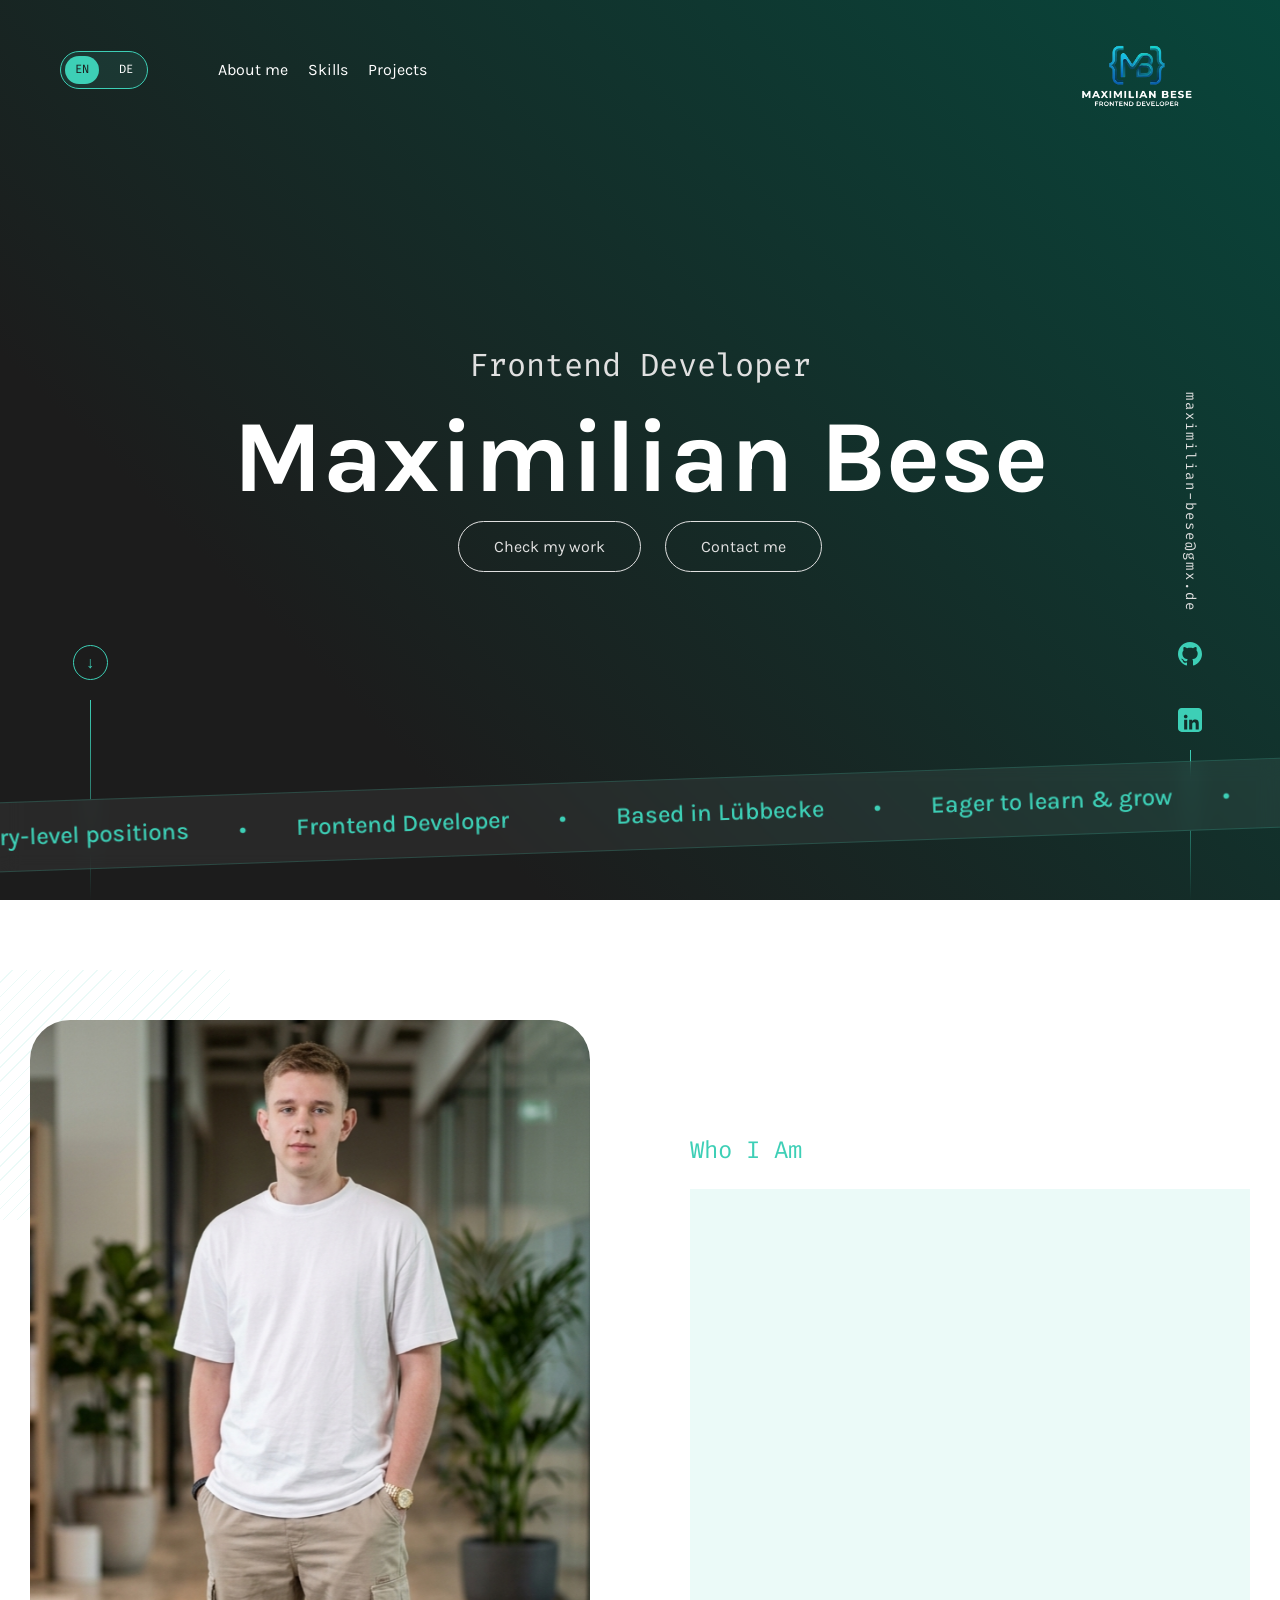
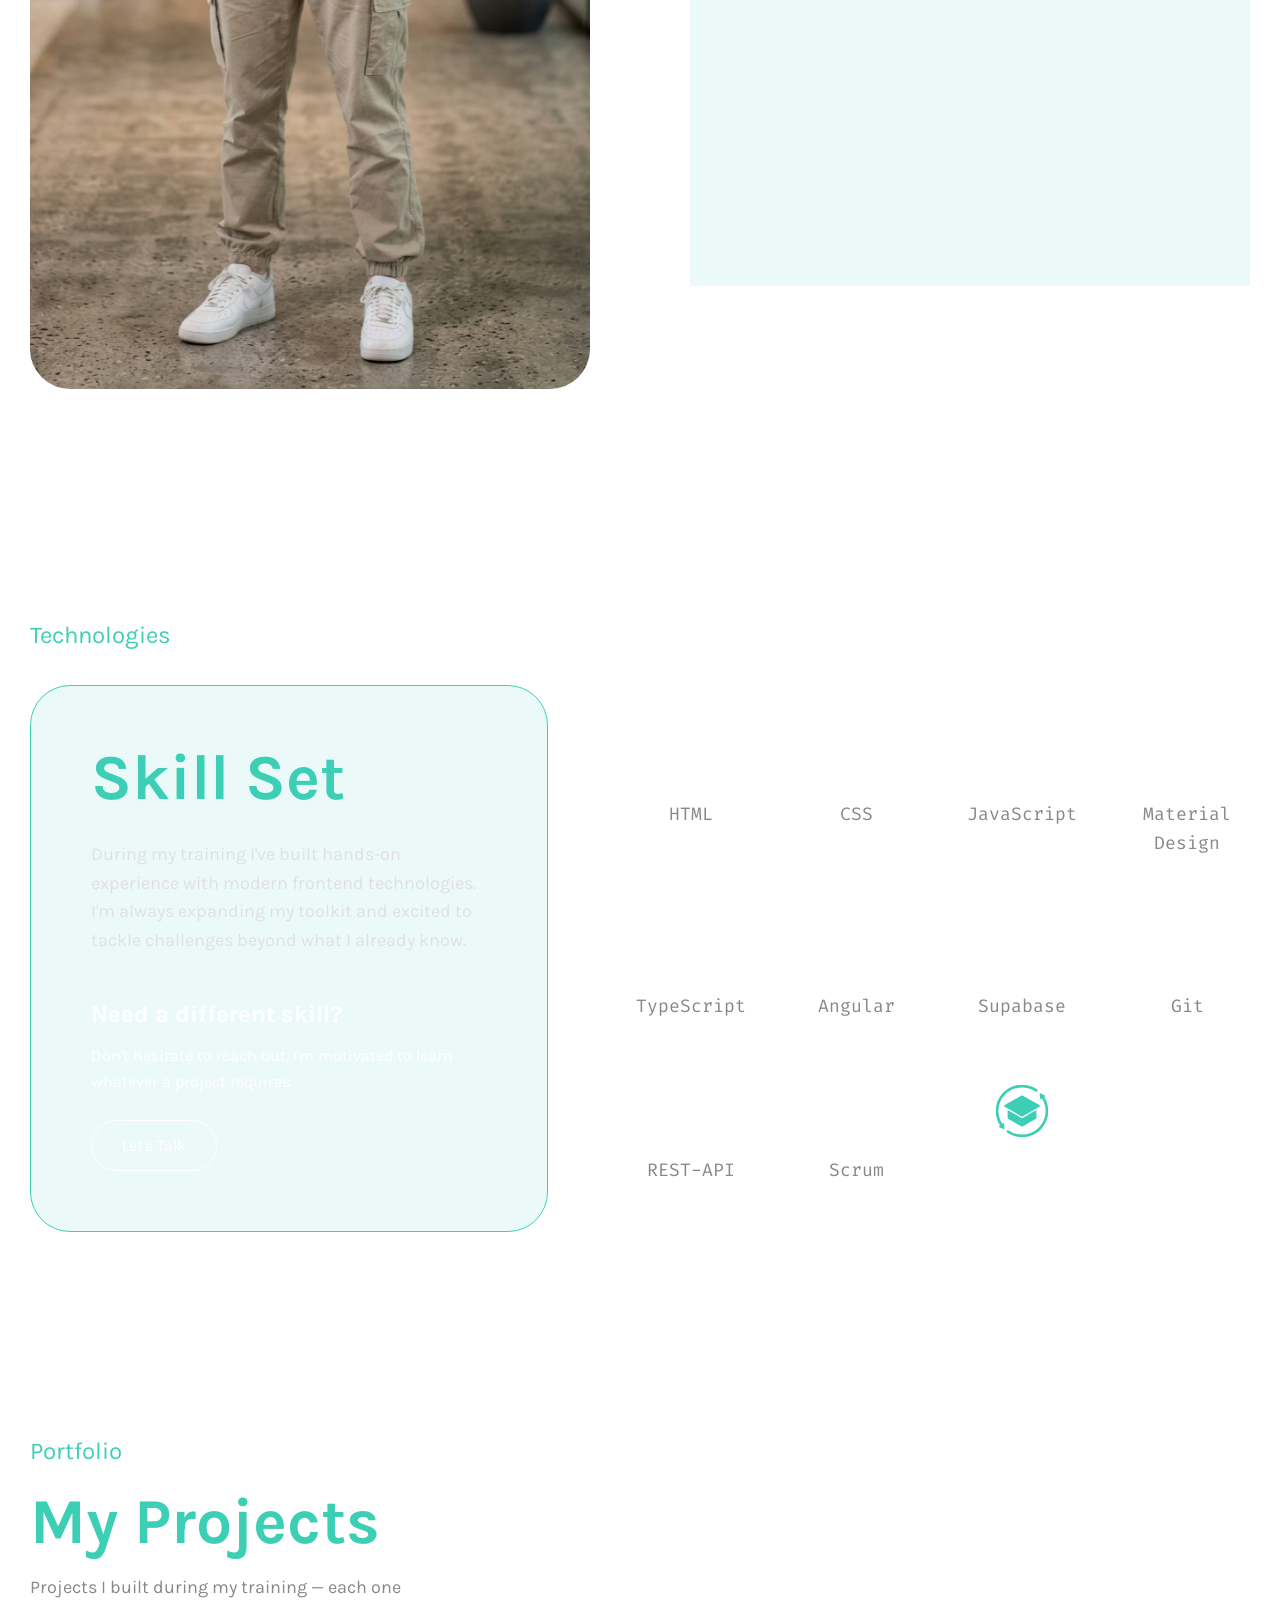
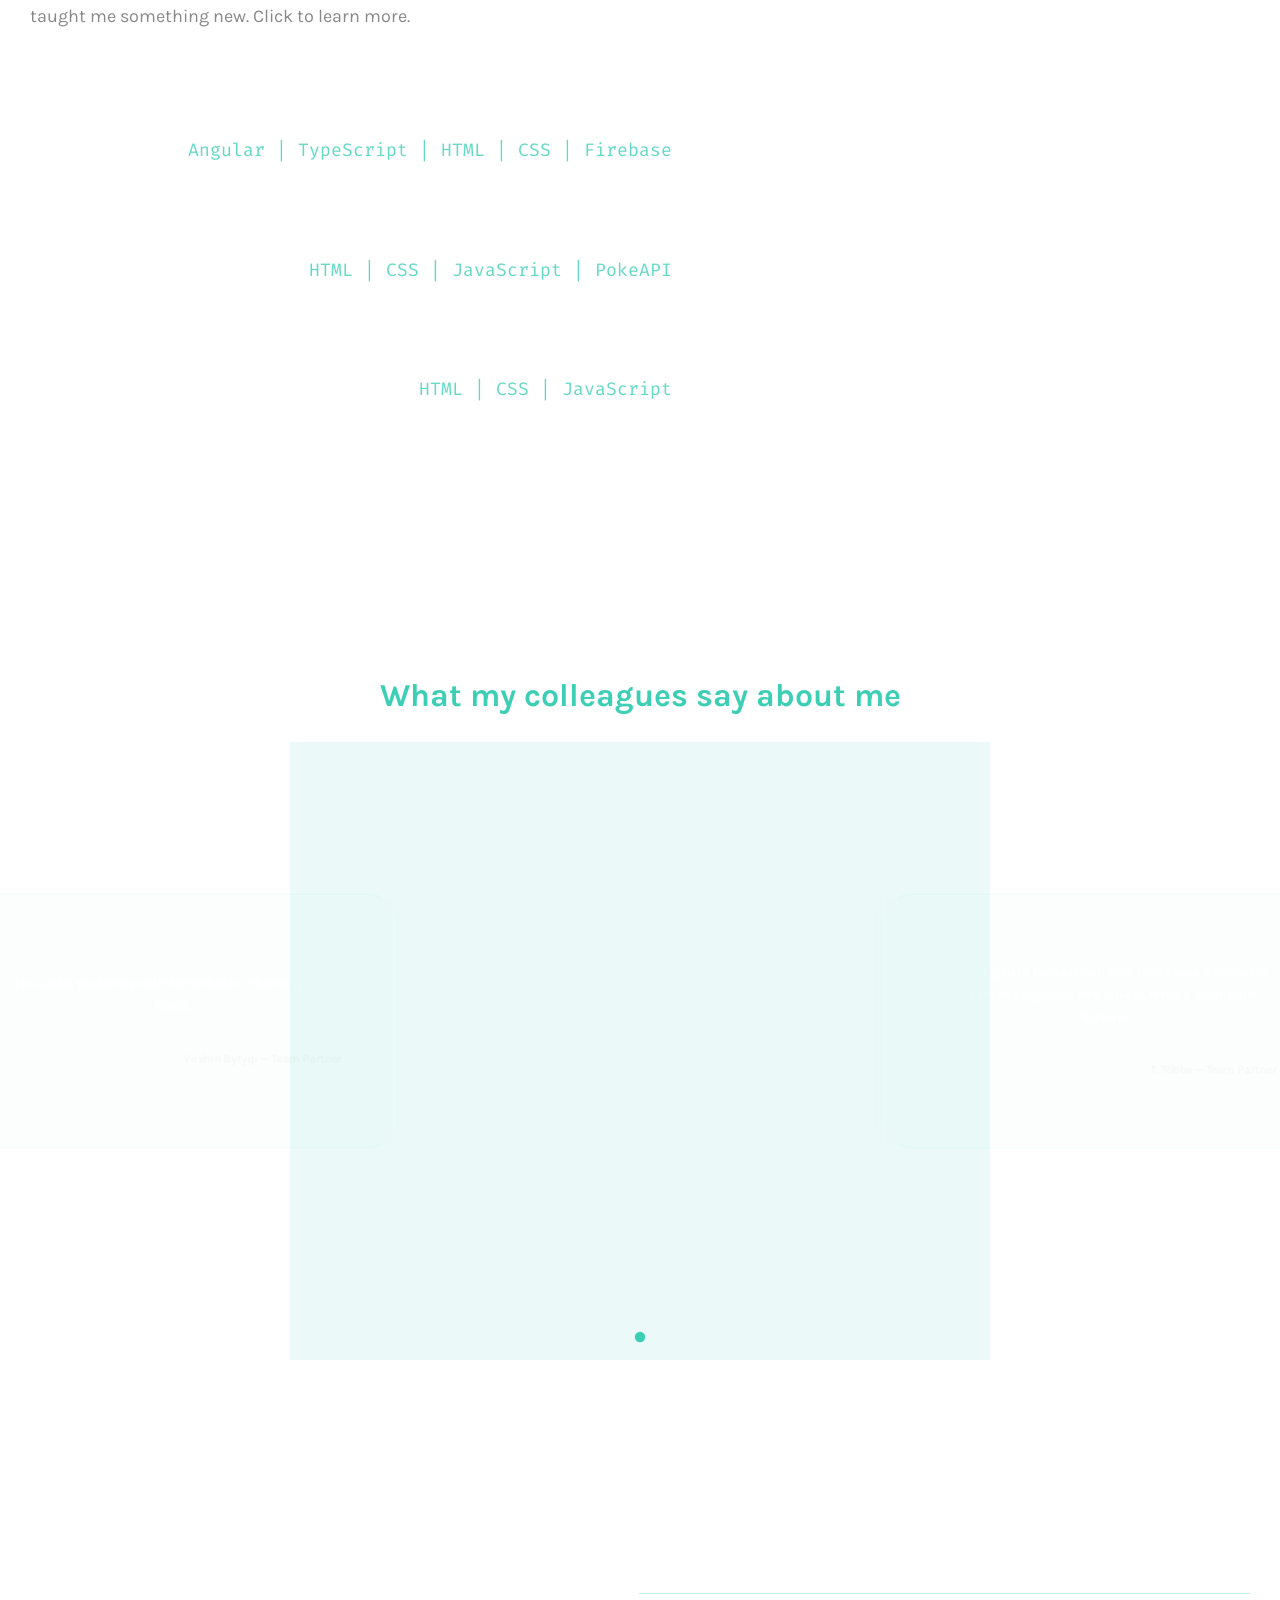
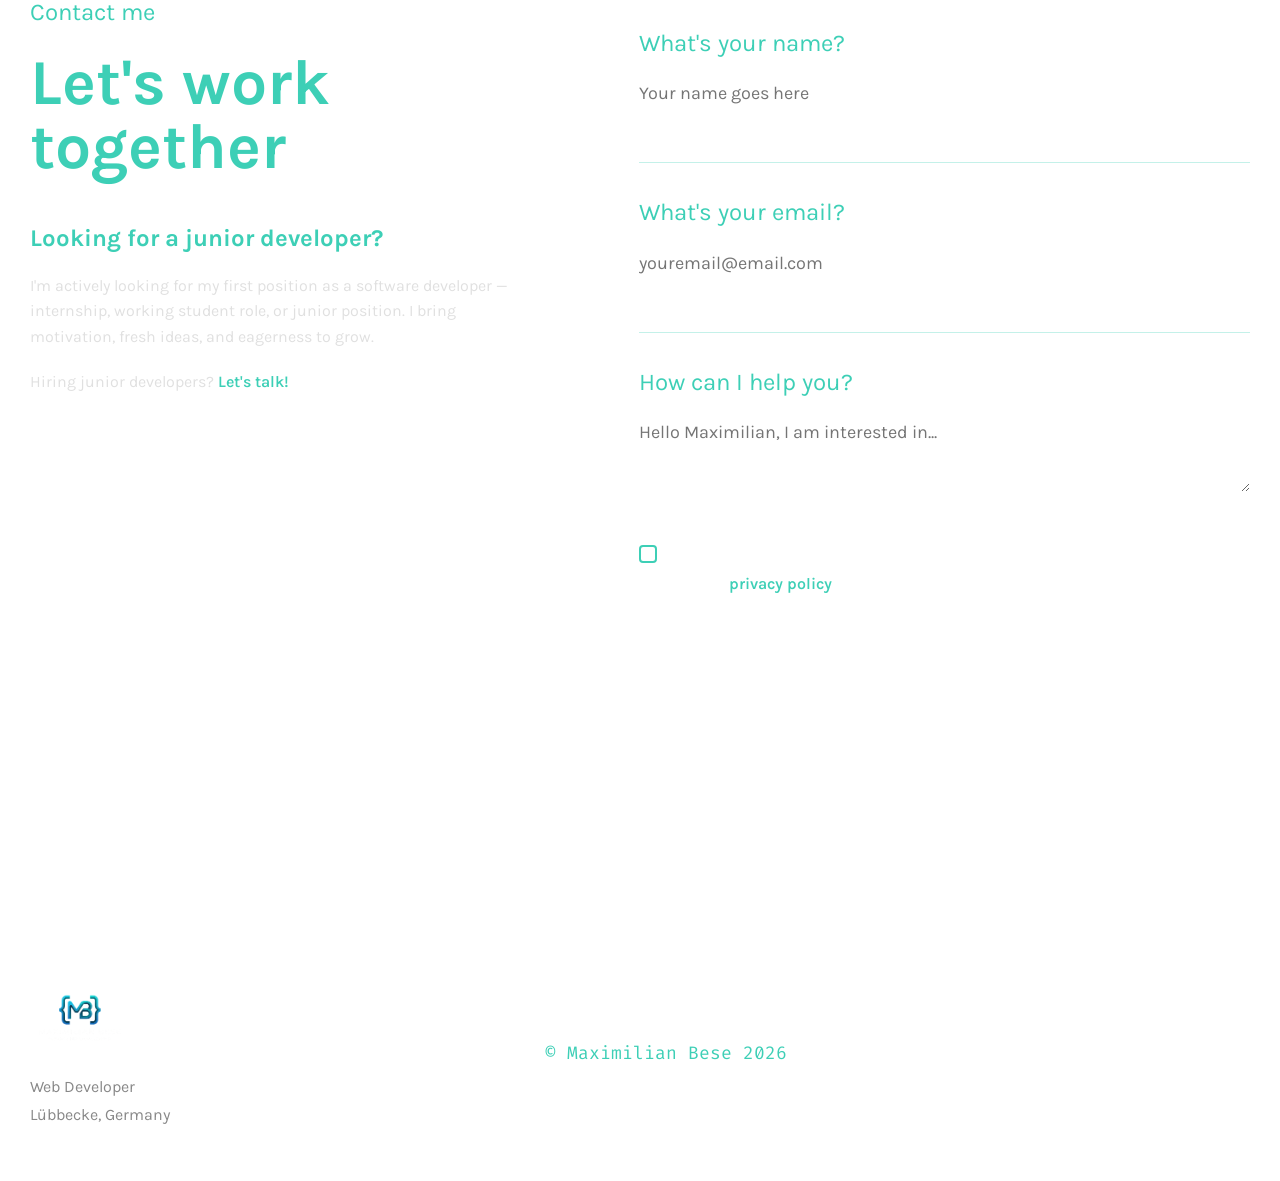
==== commit 30b74094: "feat: update button styles for improved visibility and change hero role text to Frontend Developer" ====
--- a/index.html
+++ b/index.html
@@ -111,9 +111,7 @@
         </div>
 
         <div class="hero-center">
-          <span class="hero-role" data-key="hero_role"
-            >Aspiring Software Developer</span
-          >
+          <span class="hero-role" data-key="hero_role">Frontend Developer</span>
           <h1 class="hero-title">Maximilian Bese</h1>
           <div class="hero-btns">
             <a href="#projects" class="btn-ghost" data-key="hero_btn_work"
@@ -157,7 +155,7 @@
             ><span class="ticker-dot">•</span>
             <span data-key="ticker_3">Based in Lübbecke</span
             ><span class="ticker-dot">•</span>
-            <span data-key="ticker_4">Eager to learn & grow</span
+            <span data-key="ticker_4">Eager to learn &amp; grow</span
             ><span class="ticker-dot">•</span>
             <span data-key="ticker_1">Open to entry-level positions</span
             ><span class="ticker-dot">•</span>
@@ -165,7 +163,7 @@
             ><span class="ticker-dot">•</span>
             <span data-key="ticker_3">Based in Lübbecke</span
             ><span class="ticker-dot">•</span>
-            <span data-key="ticker_4">Eager to learn & grow</span
+            <span data-key="ticker_4">Eager to learn &amp; grow</span
             ><span class="ticker-dot">•</span>
           </div>
         </div>
@@ -413,7 +411,7 @@
             </div>
           </div>
           <div class="contact-form-container">
-            <form id="contact-form" novalidate>
+            <form id="contact-form" novalidate="">
               <div class="form-group">
                 <label for="contact-name" data-key="form_name_label"
                   >What's your name?</label
@@ -425,7 +423,7 @@
                   data-key="form_name_placeholder"
                   placeholder="Your name goes here"
                   maxlength="25"
-                  required
+                  required=""
                 />
                 <span class="field-error" id="error-name"></span>
               </div>
@@ -440,7 +438,7 @@
                   data-key="form_email_placeholder"
                   placeholder="youremail@email.com"
                   maxlength="254"
-                  required
+                  required=""
                 />
                 <span class="field-error" id="error-email"></span>
               </div>
@@ -455,13 +453,13 @@
                   data-key="form_msg_placeholder"
                   placeholder="Hello Maximilian, I am interested in…"
                   maxlength="500"
-                  required
+                  required=""
                 ></textarea>
                 <span class="field-error" id="error-message"></span>
               </div>
               <div class="privacy-container">
                 <label class="custom-checkbox">
-                  <input type="checkbox" id="privacy" required />
+                  <input type="checkbox" id="privacy" required="" />
                   <span class="checkmark"></span>
                 </label>
                 <div class="checkbox-text" data-key="form_privacy">
--- a/css/skills-section.css
+++ b/css/skills-section.css
@@ -53,7 +53,9 @@
 }
 
 .btn-small:hover {
-  background: rgba(255, 255, 255, 0.1);
+  border-color: var(--accent-green);
+  color: var(--accent-green);
+  background: var(--accent-green-10);
 }
 
 /* Rechtes Grid */
--- a/css/contact-section.css
+++ b/css/contact-section.css
@@ -165,8 +165,9 @@
 }
 
 .btn-submit:hover {
-  background: rgba(255, 255, 255, 0.1);
-  transform: translateY(-3px);
+  border-color: var(--accent-green);
+  color: var(--accent-green);
+  background: var(--accent-green-10);
 }
 
 input:-webkit-autofill,
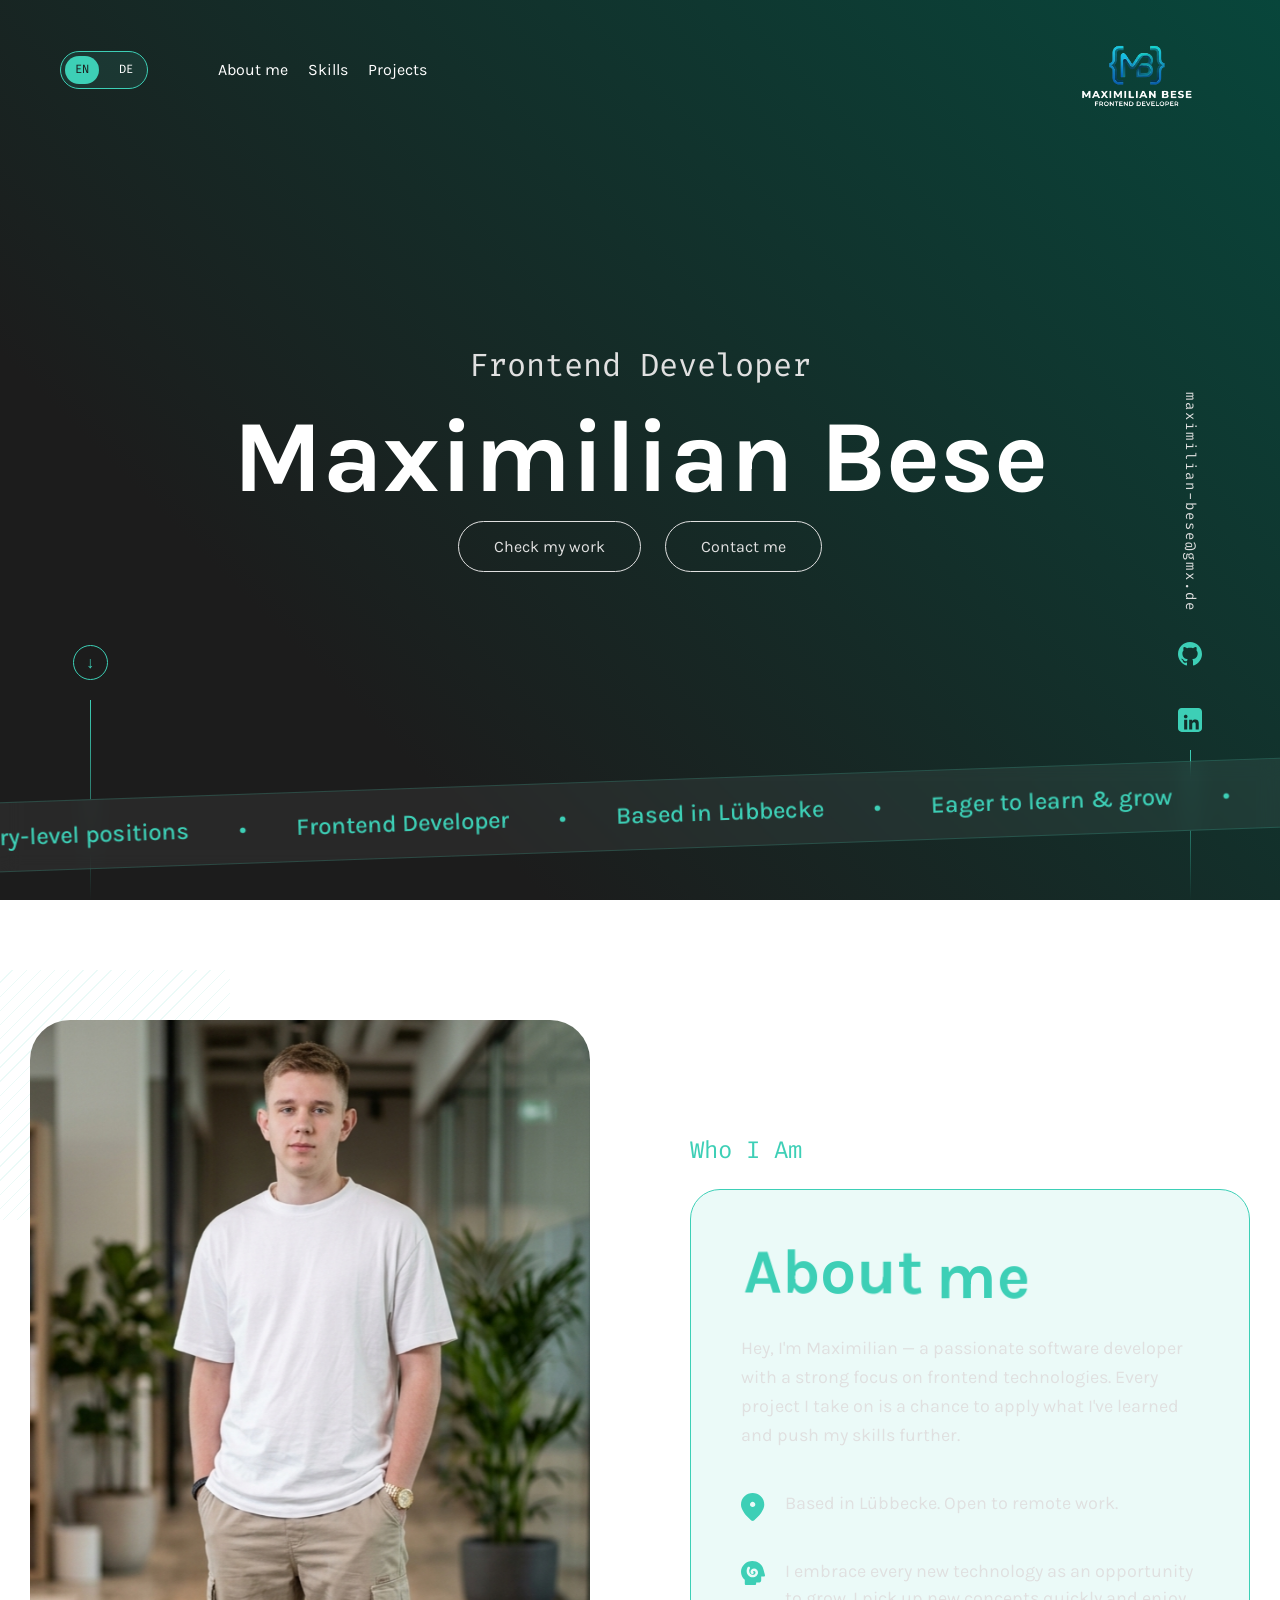
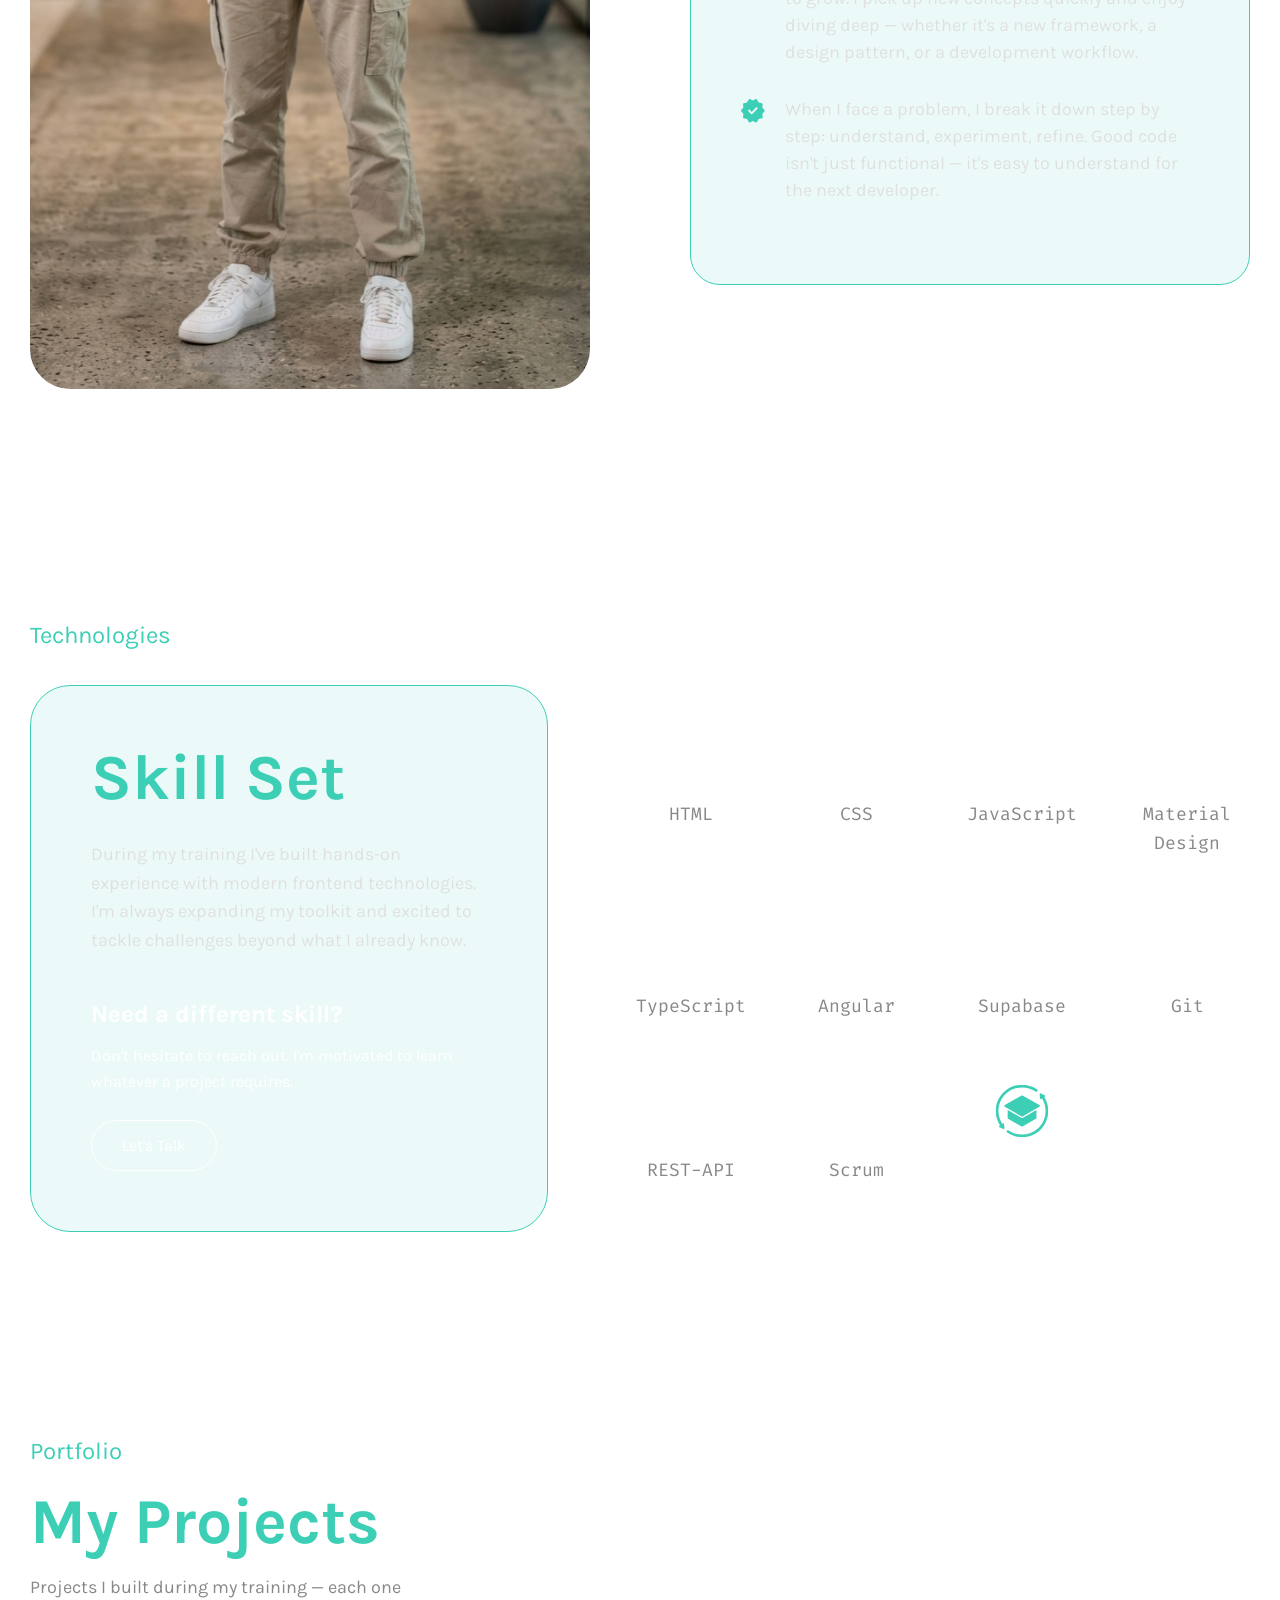
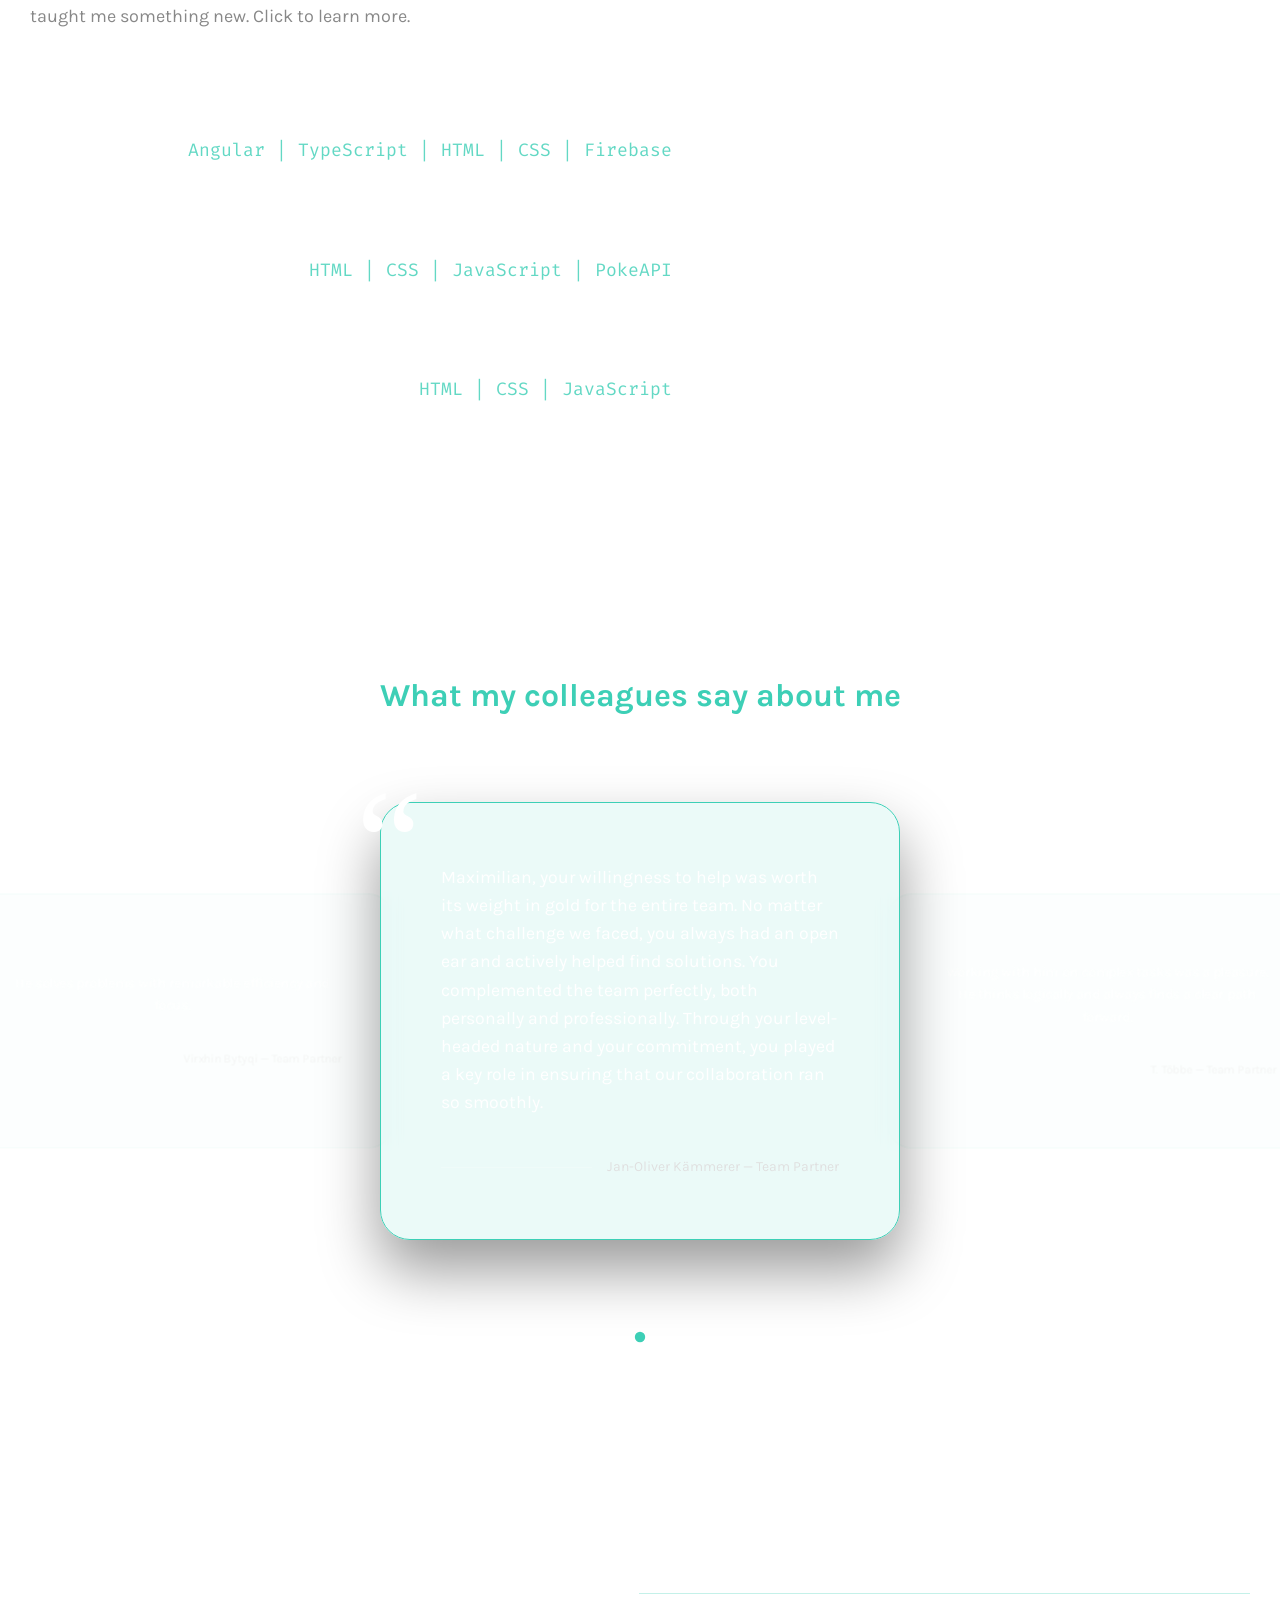
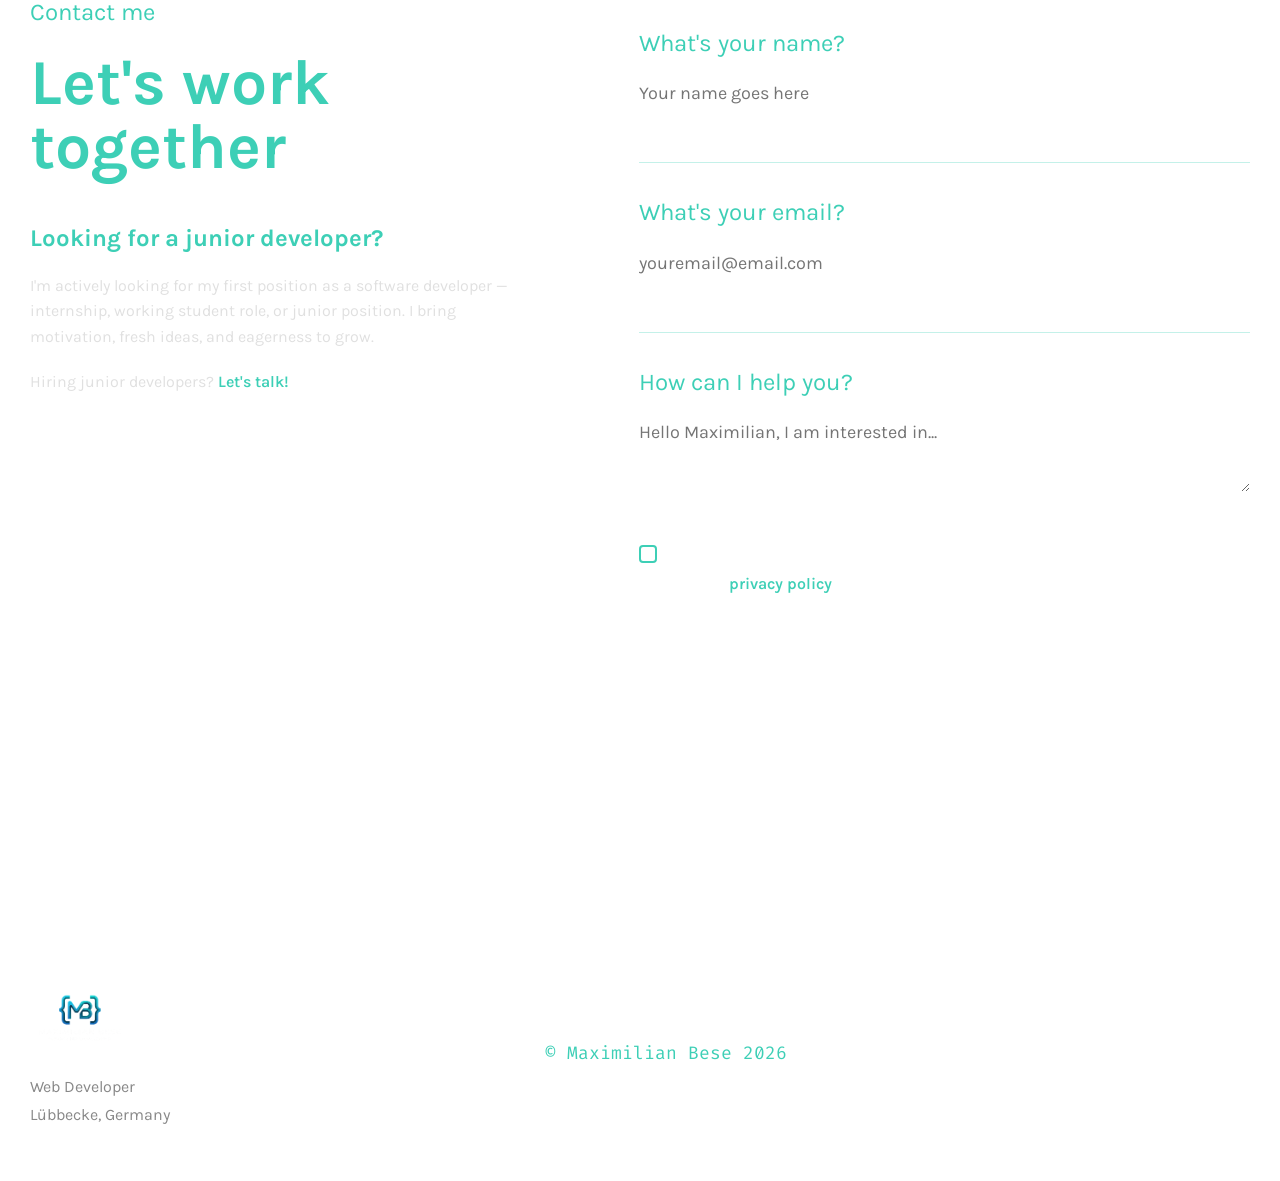
==== commit f28fa586: "Update index.html" ====
--- a/index.html
+++ b/index.html
@@ -3,7 +3,7 @@
   <head>
     <meta charset="UTF-8" />
     <meta name="viewport" content="width=device-width, initial-scale=1.0" />
-    <title>Maximilian Bese | Aspiring Software Developer</title>
+    <title>Maximilian Bese | Frontend Developer</title>
     <link
       rel="shortcut icon"
       href="./assets/img/favicon.png"
--- a/css/projects-section.css
+++ b/css/projects-section.css
@@ -96,6 +96,8 @@
 
 .preview-container img {
   width: 100%;
+  height: 280px;
+  object-fit: cover;
   border-radius: 20px;
   box-shadow: 0 20px 50px rgba(0, 0, 0, 0.5);
   position: relative;
@@ -168,11 +170,13 @@
   border: 1px solid #3dcfb6;
   border-radius: 30px;
   width: 100%;
-  max-width: 1100px;
+  max-width: 1300px;
+  height: 680px;
   padding: 60px;
   position: relative;
   color: white;
   box-shadow: 0 0 40px rgba(61, 207, 182, 0.1);
+  overflow: hidden;
 }
 
 /* Schließen-Button oben rechts */
@@ -190,13 +194,17 @@
 /* Layout-Container für Text und Bild */
 .overlay-body {
   display: flex;
-  align-items: center;
+  align-items: flex-start; /* Geändert von center auf flex-start */
   gap: 50px;
+  height: 100%;
+  padding-top: 20px; /* Optional: Kleiner Puffer nach oben */
 }
 
 /* Text-Bereich */
 .overlay-text {
   flex: 1;
+  display: flex;
+  flex-direction: column;
 }
 
 #overlay-number {
@@ -247,6 +255,12 @@
   color: white;
 }
 
+.overlay-tech-icon {
+  width: 24px;
+  height: 24px;
+  object-fit: contain;
+}
+
 /* Buttons (GitHub & Live) */
 .overlay-btns {
   display: flex;
@@ -256,11 +270,15 @@
 /* Bild-Bereich */
 .overlay-image {
   flex: 1.2;
+  height: 380px; /* Feste Höhe statt 100% */
+  display: flex;
+  align-items: flex-start; /* Bild oben anheften */
 }
 
 .overlay-image img {
   width: 100%;
-  height: auto;
+  height: 280px; /* Bleibt konstant */
+  object-fit: cover;
   border-radius: 20px;
   box-shadow: 0 20px 50px rgba(0, 0, 0, 0.5);
 }
@@ -285,9 +303,11 @@
   .overlay-body {
     flex-direction: column;
     text-align: center;
+    height: auto;
   }
   .overlay-content {
     padding: 40px 20px;
+    height: auto;
     max-height: 90vh;
     overflow-y: auto;
   }
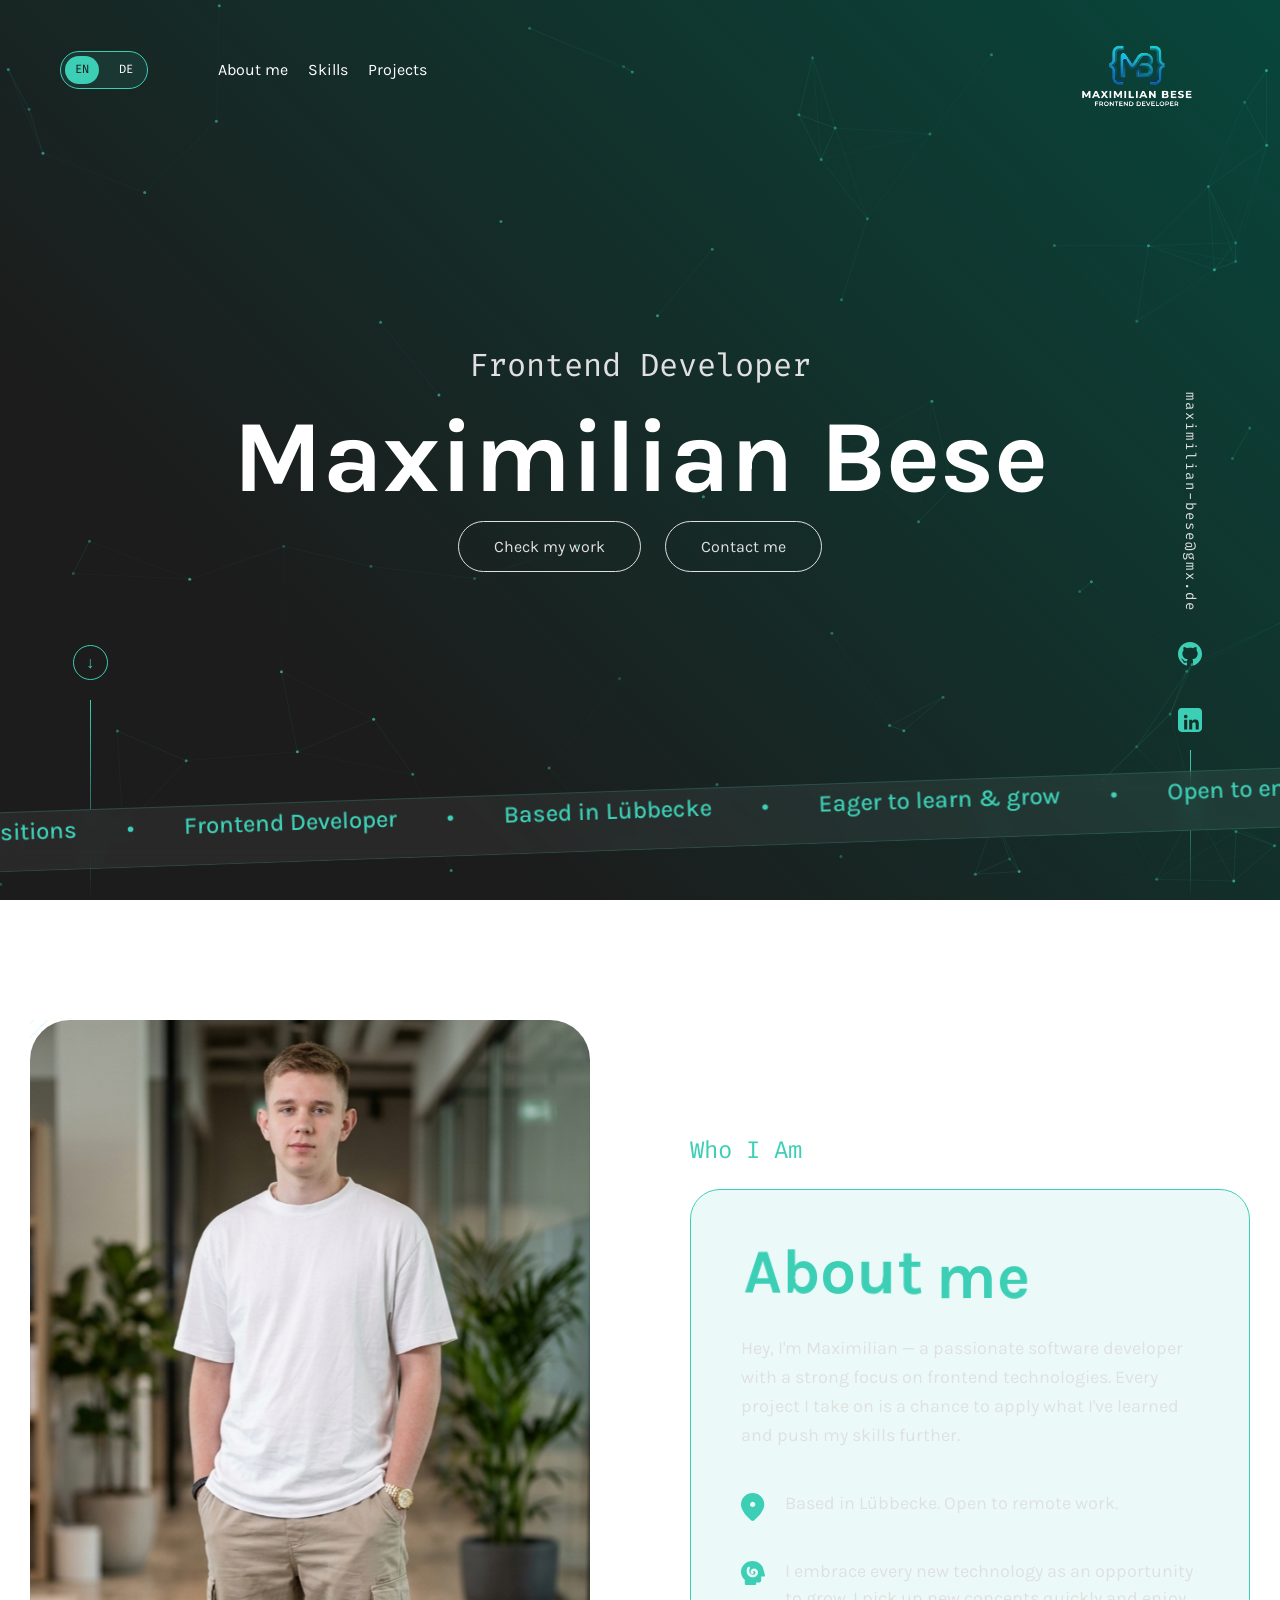
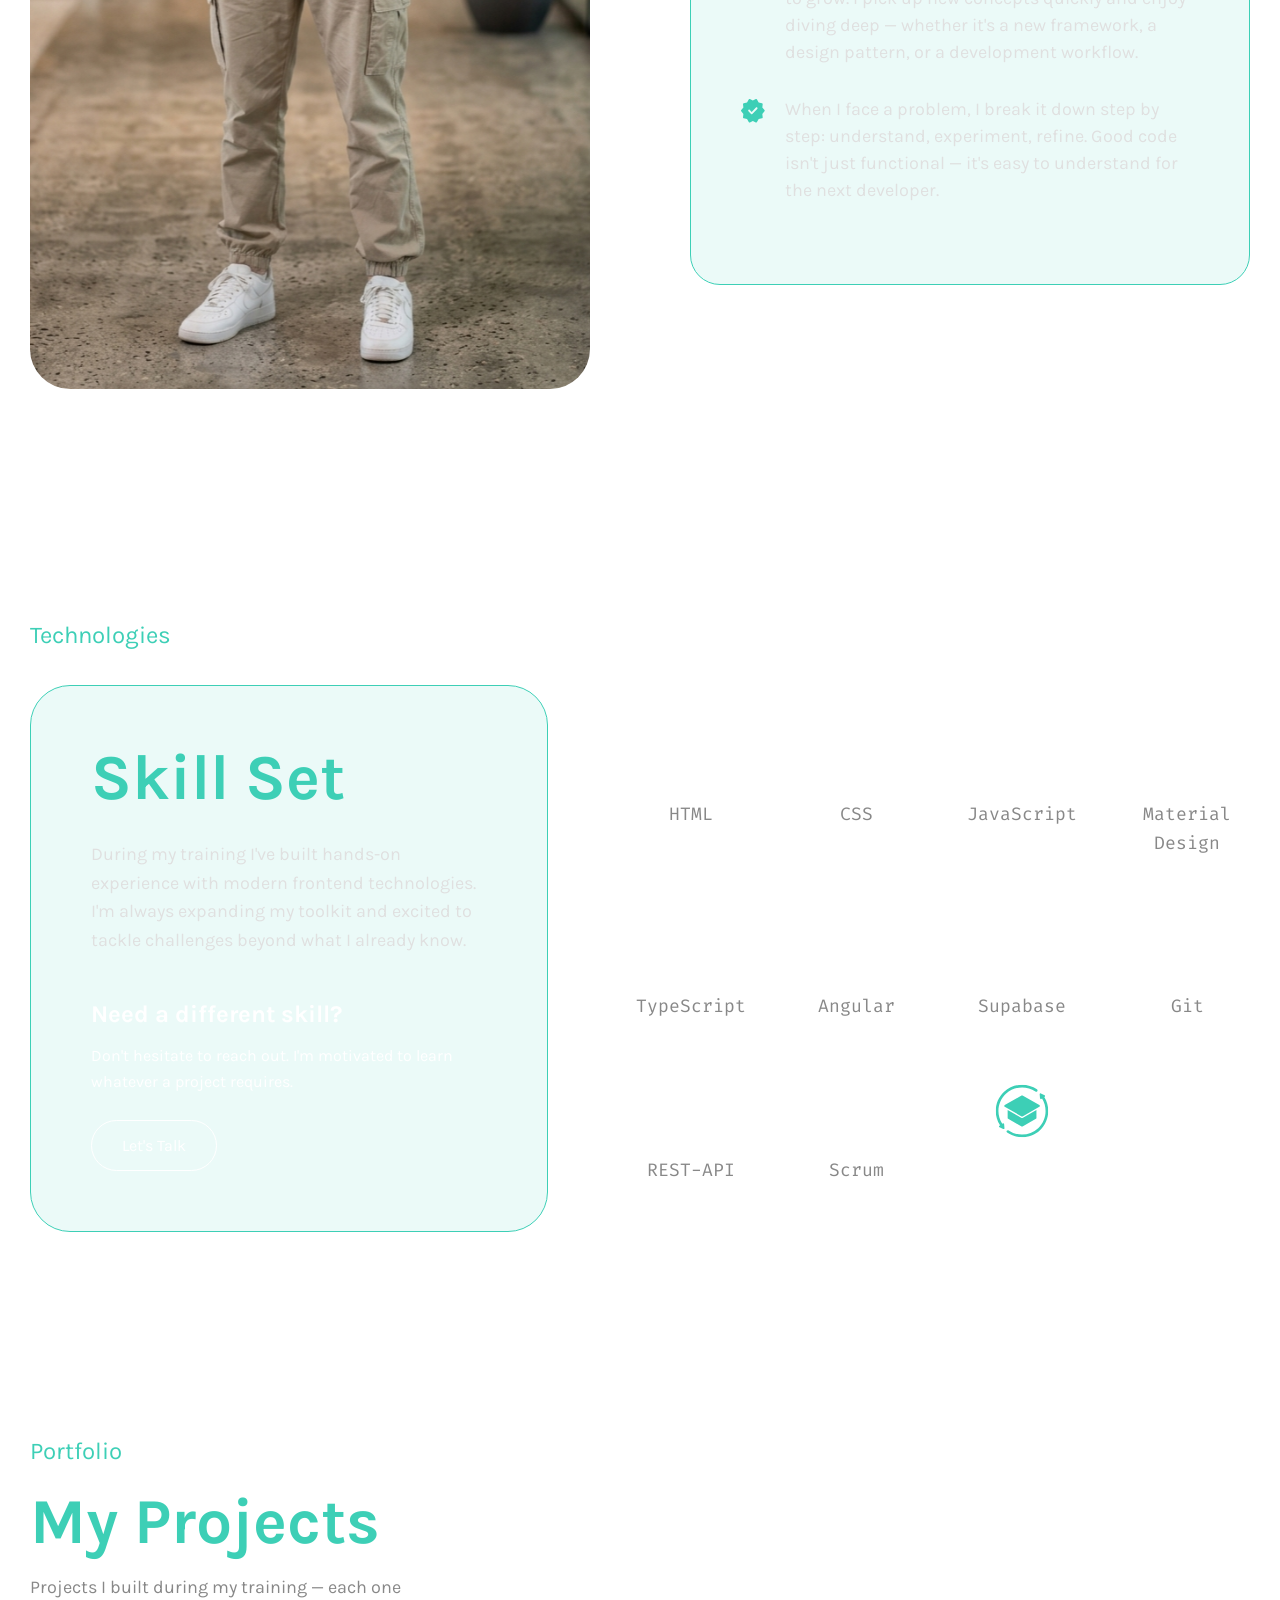
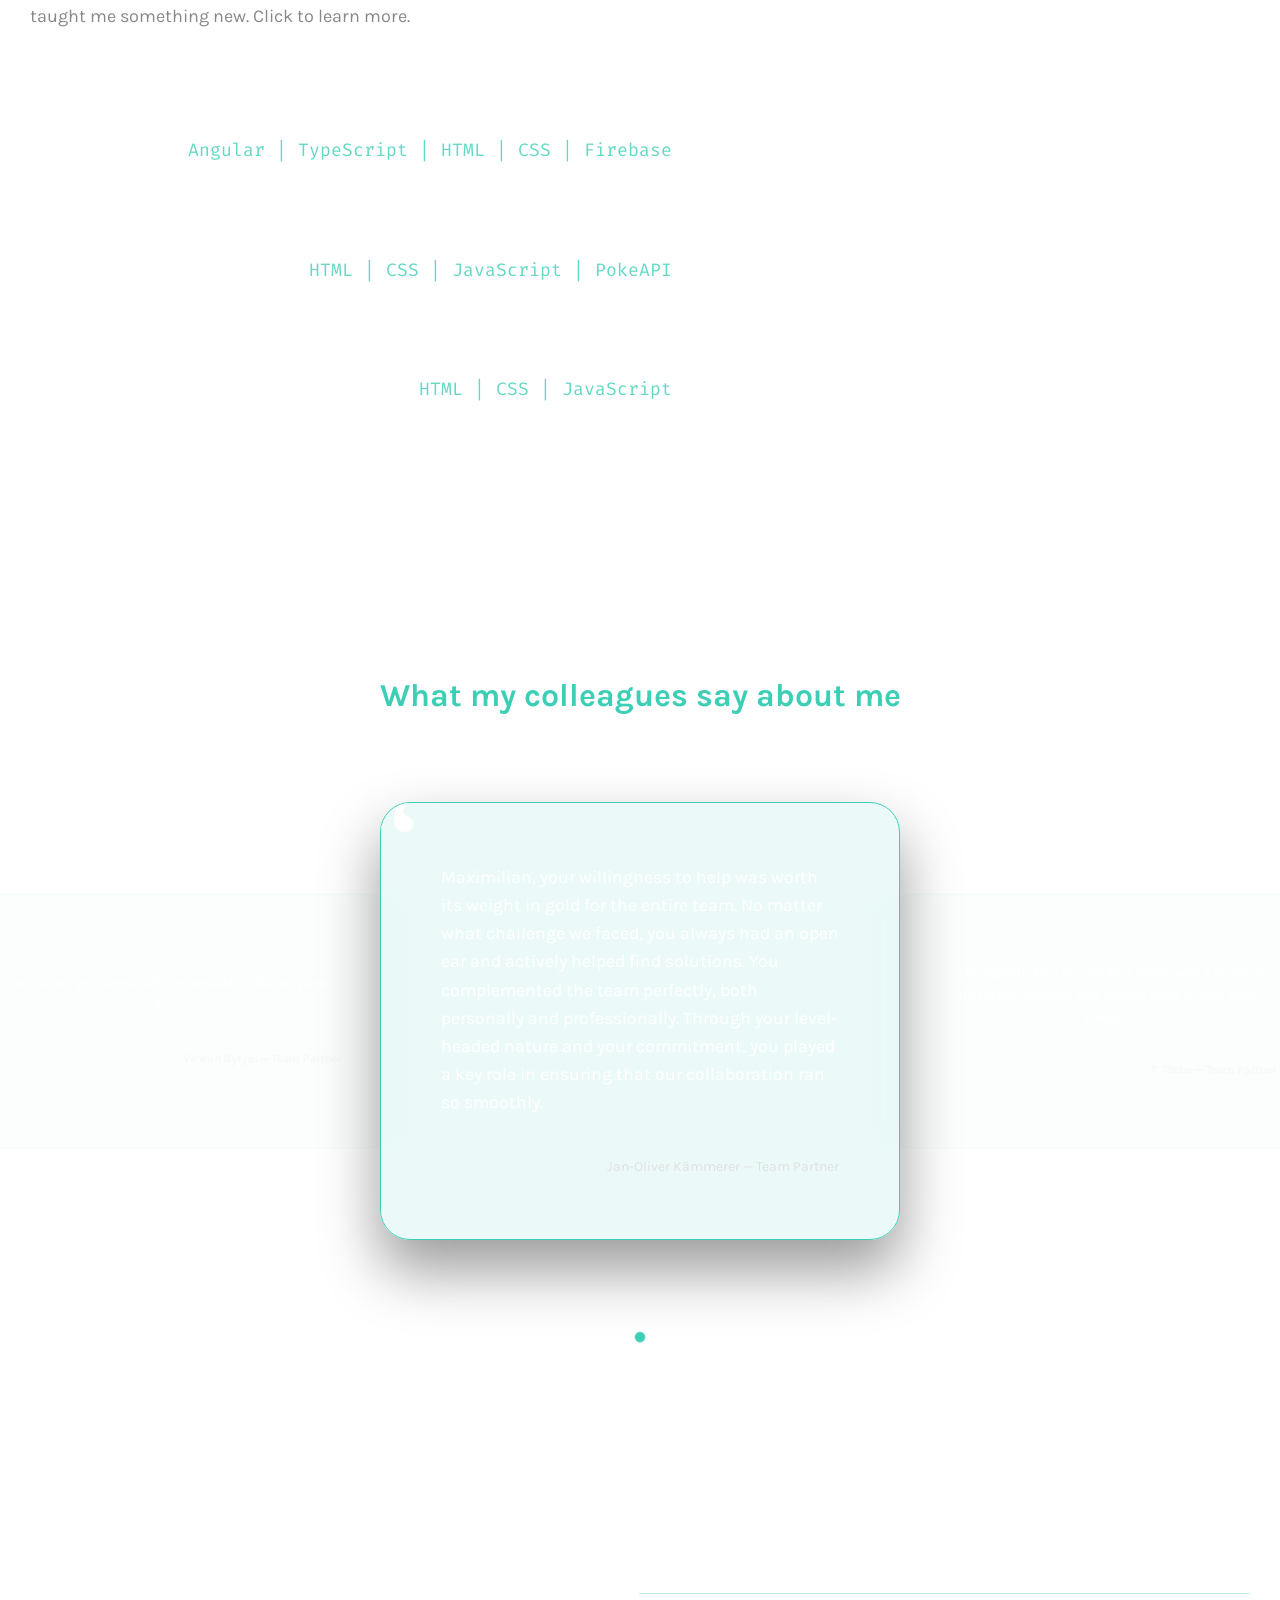
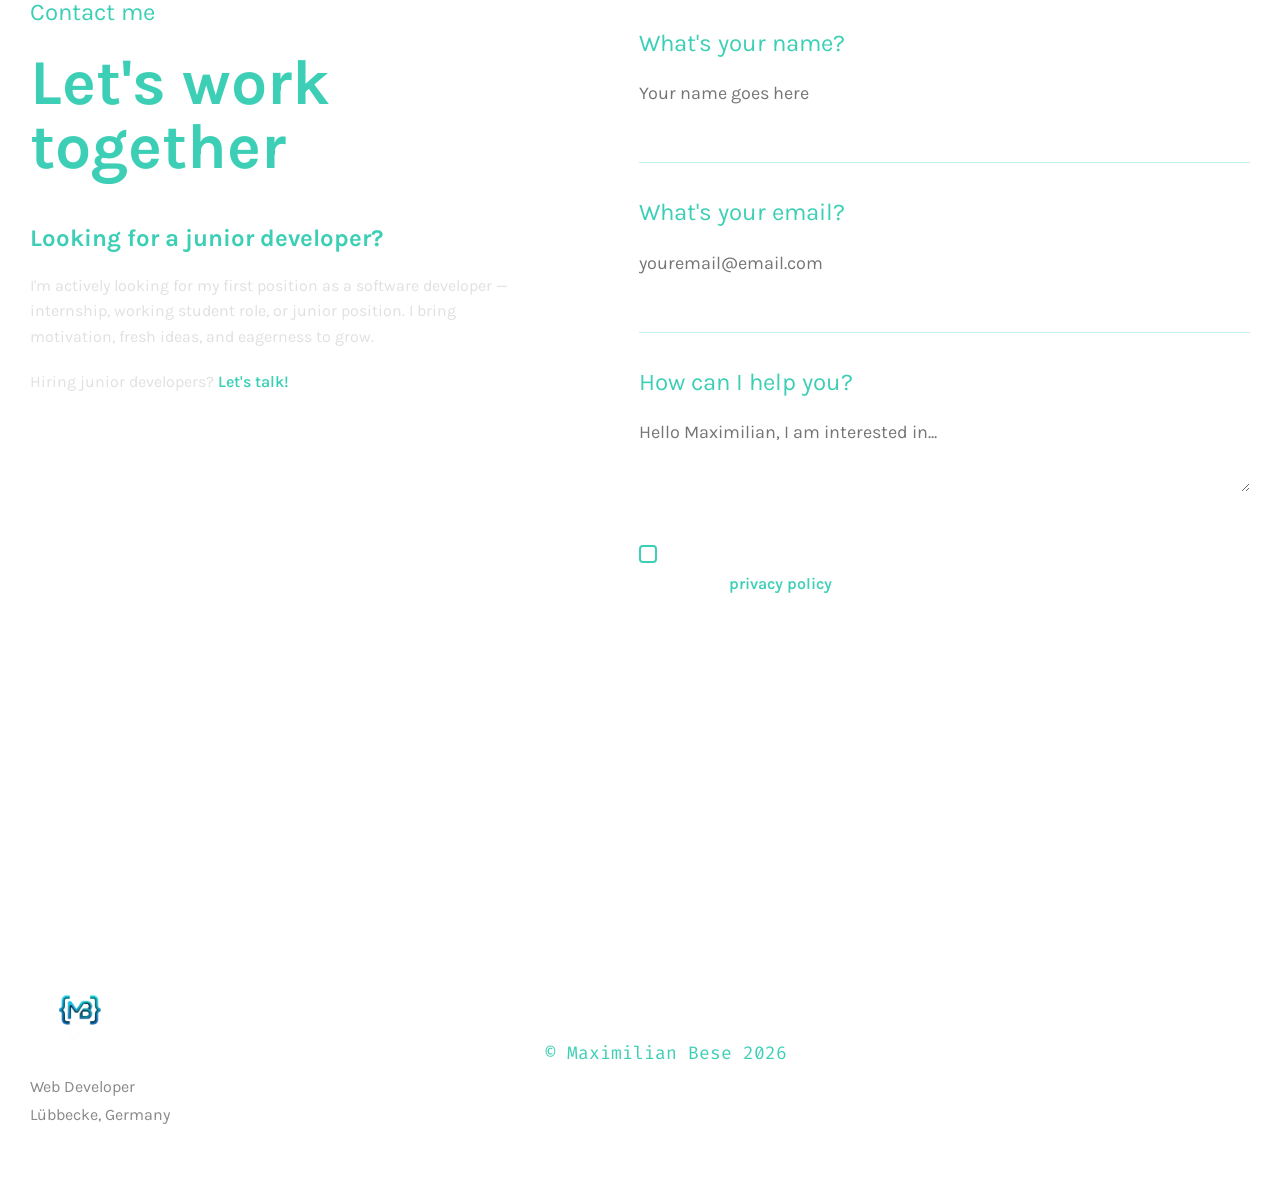
==== commit 74fc9d38: "feat: enhance site aesthetics and functionality - Updated title in index.html to reflect new brandin" ====
--- a/index.html
+++ b/index.html
@@ -3,7 +3,7 @@
   <head>
     <meta charset="UTF-8" />
     <meta name="viewport" content="width=device-width, initial-scale=1.0" />
-    <title>Maximilian Bese | Frontend Developer</title>
+    <title>Maximilian Bese | Aspiring Software Developer</title>
     <link
       rel="shortcut icon"
       href="./assets/img/favicon.png"
@@ -490,7 +490,14 @@
     <!-- ═══════════════════════════════════════ FOOTER ══ -->
     <footer class="main-footer container">
       <div class="footer-left">
-        <img src="./assets/img/logo.png" alt="Logo" class="footer-logo" />
+        <a
+          href="#"
+          class="footer-logo-link"
+          aria-label="Zurück nach oben"
+          title="Zurück nach oben"
+        >
+          <img src="./assets/img/logo.png" alt="Logo" class="footer-logo" />
+        </a>
         <div class="footer-subtext">
           <p data-key="footer_role">Frontend Developer</p>
           <p data-key="footer_loc">Lübbecke, Germany</p>
@@ -575,6 +582,8 @@
     <script src="./js/project.js"></script>
     <script src="./js/testimonial.js"></script>
     <script src="./js/contact.js"></script>
+    <script src="./js/background.js"></script>
+    <script src="./js/ticker.js"></script>
     <script src="./js/marquee.js"></script>
     <script src="./js/mobile-nav.js"></script>
   </body>
--- a/style.css
+++ b/style.css
@@ -2,17 +2,17 @@
 @import url("https://fonts.googleapis.com/css2?family=Fira+Code:wght@400;500&family=Karla:wght@400;700&display=swap");
 
 :root {
-  /* Farben aus deinen Screenshots */
+  /* Colour tokens */
   --bg-dark: rgba(28, 28, 28, 1);
   --bg-gradient-green: rgba(8, 70, 59, 1);
   --accent-green: rgba(61, 207, 182, 1);
   --accent-green-10: rgba(61, 207, 182, 0.1);
 
-  /* Schriften */
+  /* Typography */
   --font-main: "Karla", sans-serif;
   --font-mono: "Fira Code", monospace;
 
-  /* Abstände */
+  /* Layout */
   --container-padding: 10%;
 }
 
@@ -23,9 +23,15 @@
   scroll-behavior: smooth;
 }
 
+html {
+  overflow-x: hidden;
+  width: 100%;
+  position: relative;
+}
+
 body {
   background-color: var(--bg-dark);
-  /* Der Verlauf aus Figma */
+  /* Diagonal gradient matching the Figma design */
   background: linear-gradient(
     45deg,
     var(--bg-dark) 25%,
@@ -36,16 +42,37 @@
   font-family: var(--font-main);
   line-height: 1.6;
   overflow-x: hidden;
+  width: 100%;
+  position: relative;
 }
 
 .container {
   max-width: 1440px;
   margin: 0 auto;
-  padding-left: 60px; /* Gleicht dein Header-Padding aus */
-  padding-right: 60px; /* Gleicht dein Header-Padding aus */
+  padding-left: 60px;
+  padding-right: 60px;
   width: 100%;
 }
 
 .nav-right img {
   height: 100px;
 }
+
+/* ================================================
+   BACKGROUND CANVAS — Stacking Context
+   ================================================ */
+
+/*
+ * The particle canvas is inserted at z-index 0 (set inline by background.js).
+ * All direct children of <body> that contain page content must sit above it.
+ * Using `position: relative` + `z-index: 1` achieves this without breaking
+ * existing layout, since every structural element already has a defined role.
+ */
+.main-header,
+.main-footer,
+main,
+section,
+footer {
+  position: relative;
+  z-index: 1;
+}
--- a/css/hero-section.css
+++ b/css/hero-section.css
@@ -134,17 +134,22 @@
   border-top: 1px solid rgba(61, 207, 182, 0.2);
   border-bottom: 1px solid rgba(61, 207, 182, 0.2);
   padding: 15px 0;
+  height: 60px;
   transform: rotate(-2deg);
   overflow: hidden;
   white-space: nowrap;
   z-index: 10;
 }
 
-.ticker-content {
+.ticker-content,
+.ticker-clone {
   display: flex;
   white-space: nowrap;
   width: max-content;
-  animation: marquee 30s linear infinite;
+  position: absolute;
+  left: 0;
+  top: 0px;
+  /* Animation wird via JS (ticker.js) gesteuert */
 }
 
 .ticker-content span {
--- a/css/about-me.css
+++ b/css/about-me.css
@@ -13,6 +13,10 @@
 /* --- Foto & Linien Muster --- */
 .about-image-wrapper {
   position: relative;
+}
+
+.about-image-wrapper {
+  overflow: hidden;
 }
 
 .background-lines {
--- a/css/skills-section.css
+++ b/css/skills-section.css
@@ -72,18 +72,38 @@
   align-items: center;
   gap: 15px;
   text-align: center;
+  cursor: default;
+  transition:
+    transform 0.25s ease,
+    filter 0.25s ease;
+}
+
+.skill-item:hover {
+  transform: scale(1.18) translateY(-4px);
 }
 
 .skill-item img {
   width: 60px;
   height: 60px;
   filter: brightness(0) invert(1);
+  transition:
+    filter 0.25s ease,
+    drop-shadow 0.25s ease;
+}
+
+.skill-item:hover img {
+  filter: brightness(0) invert(1) drop-shadow(0 0 8px rgba(61, 207, 182, 0.7));
 }
 
 .skill-item span {
   font-family: var(--font-mono);
   font-size: 18px;
   color: #888;
+  transition: color 0.25s ease;
+}
+
+.skill-item:hover span {
+  color: var(--accent-green);
 }
 
 /* Das farbige Icon (Growth Mindset) */
@@ -91,6 +111,14 @@
   filter: none;
 }
 
+.skill-item.accent:hover img {
+  filter: drop-shadow(0 0 8px rgba(61, 207, 182, 0.6));
+}
+
 .skill-item.accent span {
   color: white;
 }
+
+.skill-item.accent:hover span {
+  color: var(--accent-green);
+}
--- a/css/projects-section.css
+++ b/css/projects-section.css
@@ -86,7 +86,7 @@
   position: relative;
   width: 100%;
   border-radius: 20px;
-  overflow: visible;
+  overflow: hidden;
   opacity: 0;
   transform: translateY(10px);
   transition:
--- a/css/testimonial-section.css
+++ b/css/testimonial-section.css
@@ -24,6 +24,7 @@
   position: absolute;
   width: 520px;
   min-height: 300px;
+  overflow: hidden;
   background: rgba(61, 207, 182, 0.05);
   border: 1px solid rgba(61, 207, 182, 0.2);
   border-radius: 30px;
--- a/css/footer.css
+++ b/css/footer.css
@@ -12,6 +12,19 @@
   display: flex;
   flex-direction: column;
   gap: 20px;
+}
+
+.footer-logo-link {
+  display: block;
+  width: fit-content;
+  transition:
+    transform 0.3s ease,
+    opacity 0.3s ease;
+}
+
+.footer-logo-link:hover {
+  transform: scale(1.08);
+  opacity: 0.85;
 }
 
 .footer-logo {
--- a/css/responsive-375-320.css
+++ b/css/responsive-375-320.css
@@ -147,3 +147,47 @@
     font-size: 12px;
   }
 }
+
+/* ==========================================================================
+   Horizontal overflow fix — all breakpoints ≤ 375 px
+   Clamps elements that extend beyond the viewport width.
+   ========================================================================== */
+@media (max-width: 375px) {
+  /* Hero title must wrap on narrow screens */
+  .hero-title {
+    white-space: normal;
+    word-break: break-word;
+  }
+
+  /* Contain the ticker inside the hero so it cannot push the scroll width */
+  .hero {
+    overflow: hidden;
+  }
+
+  /* Decorative lines must not bleed outside their parent */
+  .background-lines {
+    left: 0;
+    overflow: hidden;
+  }
+
+  /* About section: clip the absolutely-positioned decorative image */
+  .about-image-wrapper {
+    overflow: hidden;
+  }
+
+  /* Project number badge sits at right: -20px on desktop — reset on mobile */
+  .project-number {
+    right: 0;
+  }
+
+  /* Testimonial quote-icon overhangs left — clip inside the card */
+  .testimonial-card {
+    overflow: hidden;
+  }
+
+  /* Sidebar elements must not overflow horizontally */
+  .sidebar-left,
+  .sidebar-right {
+    max-width: 40px;
+  }
+}
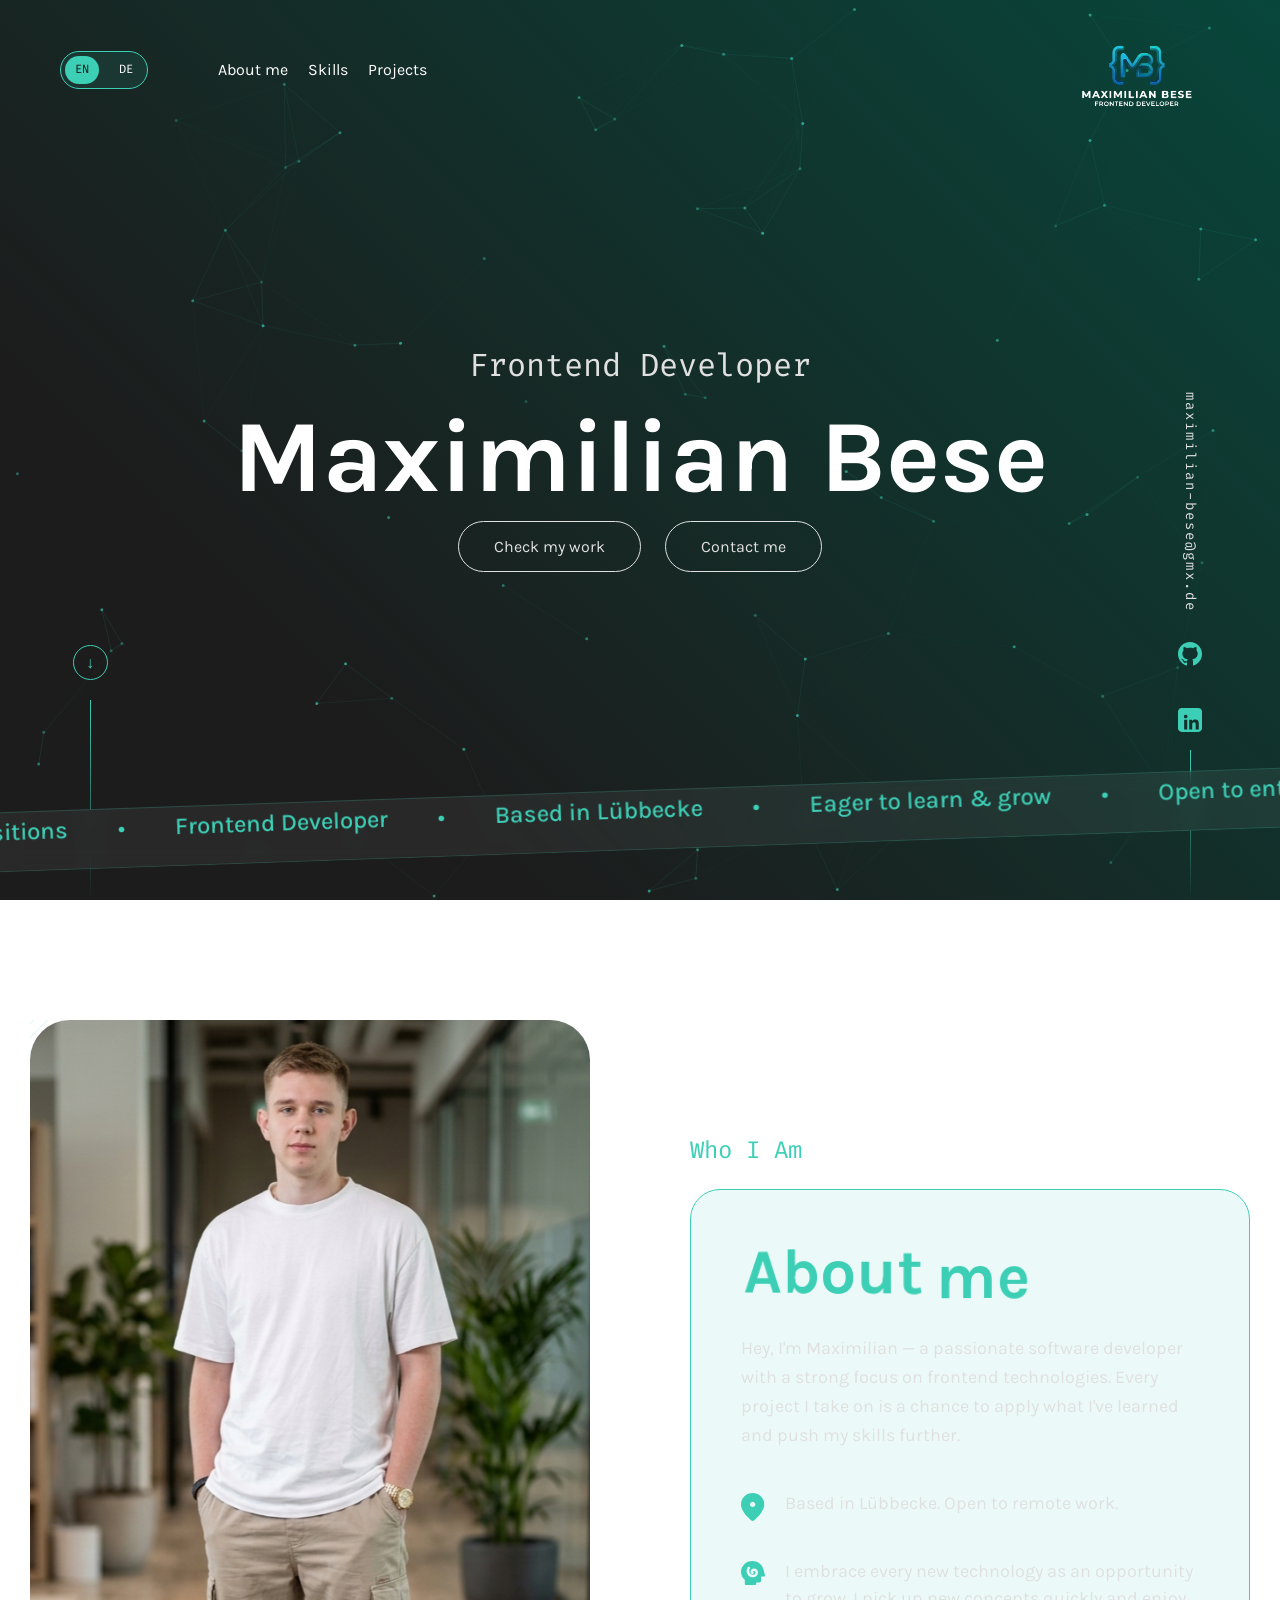
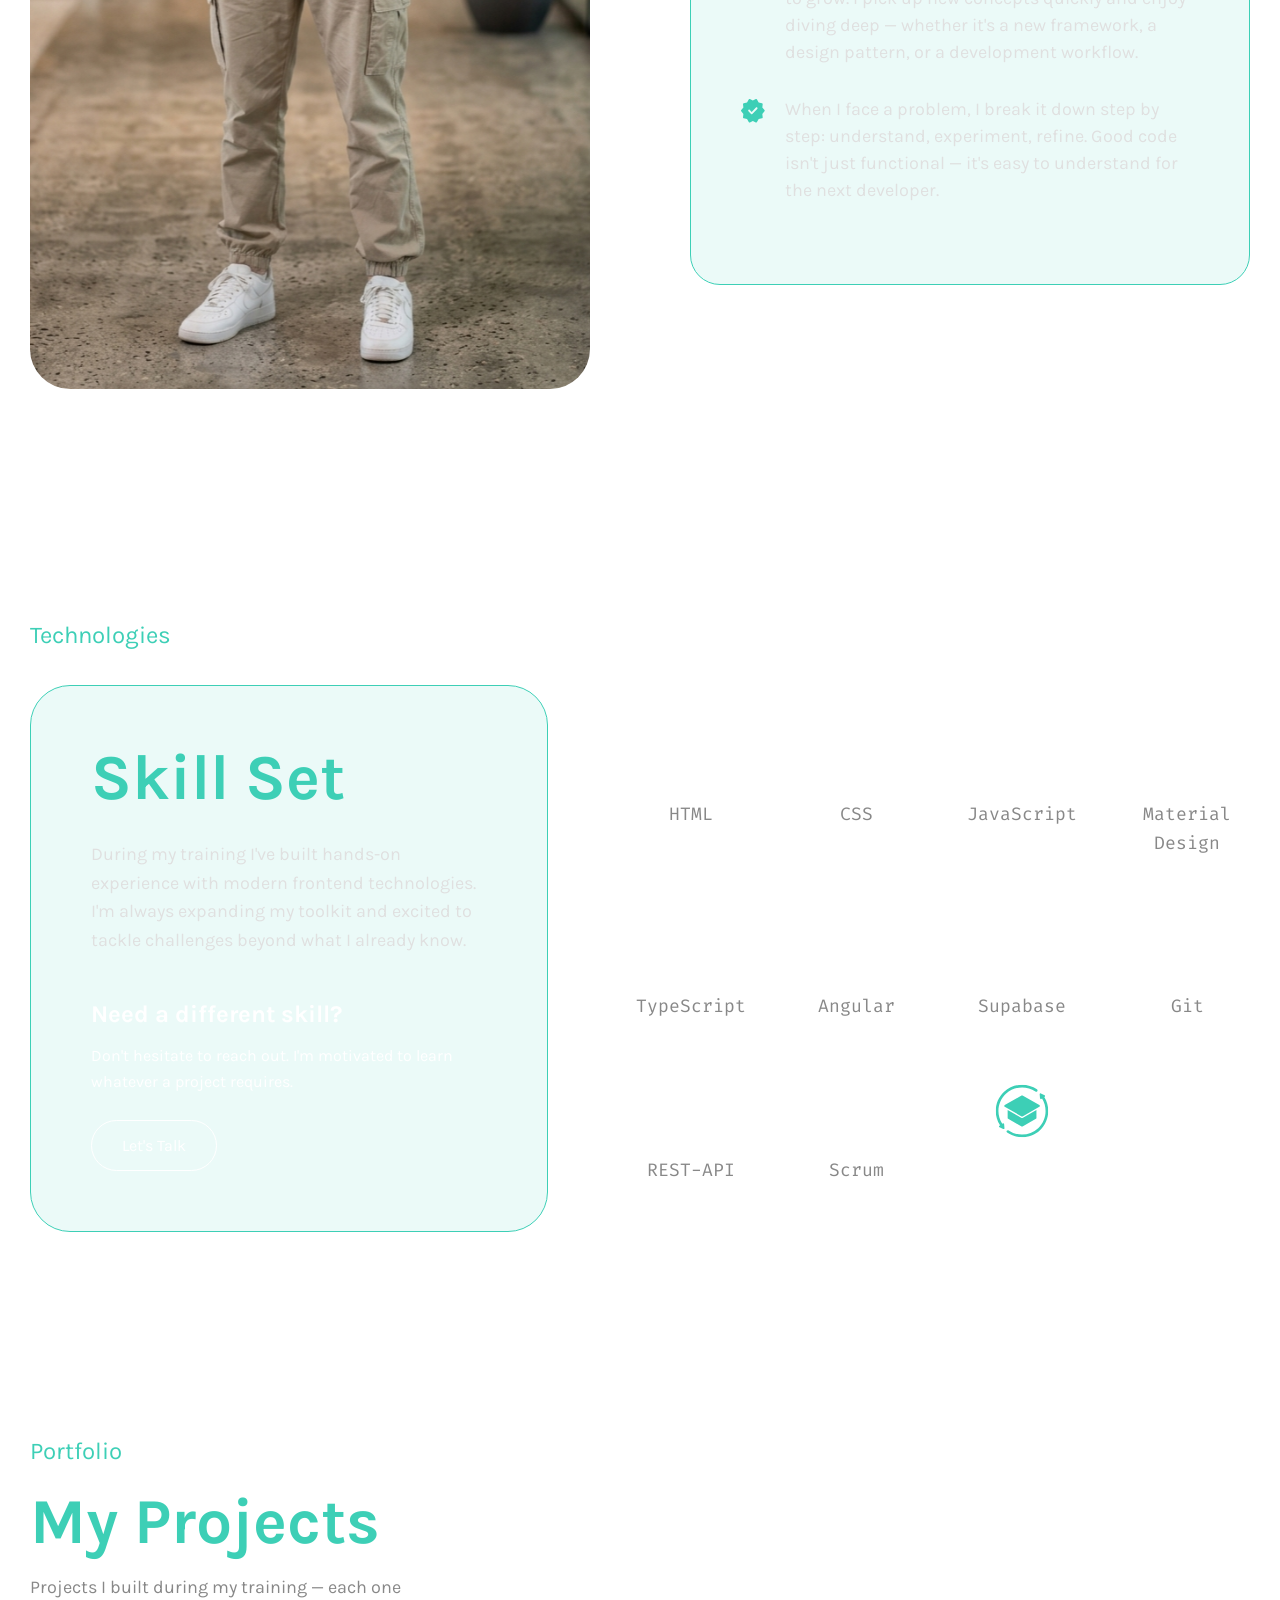
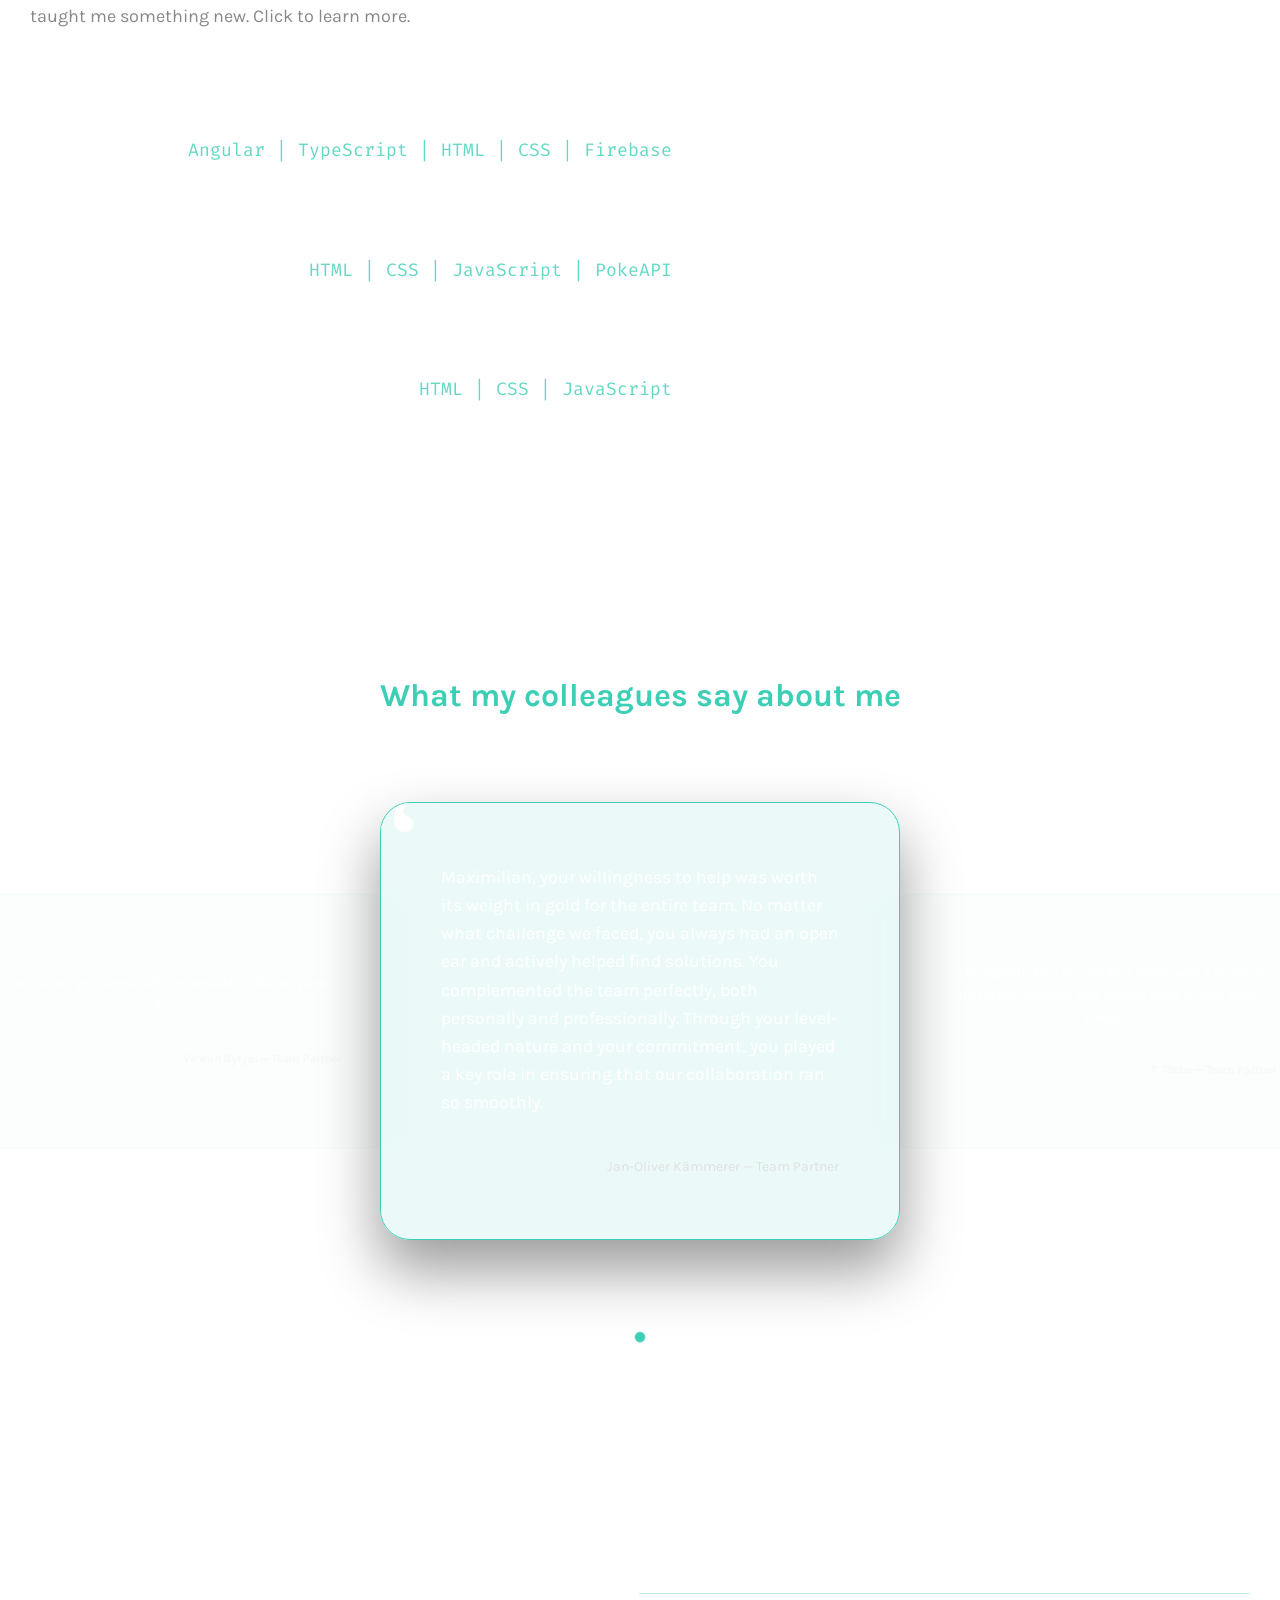
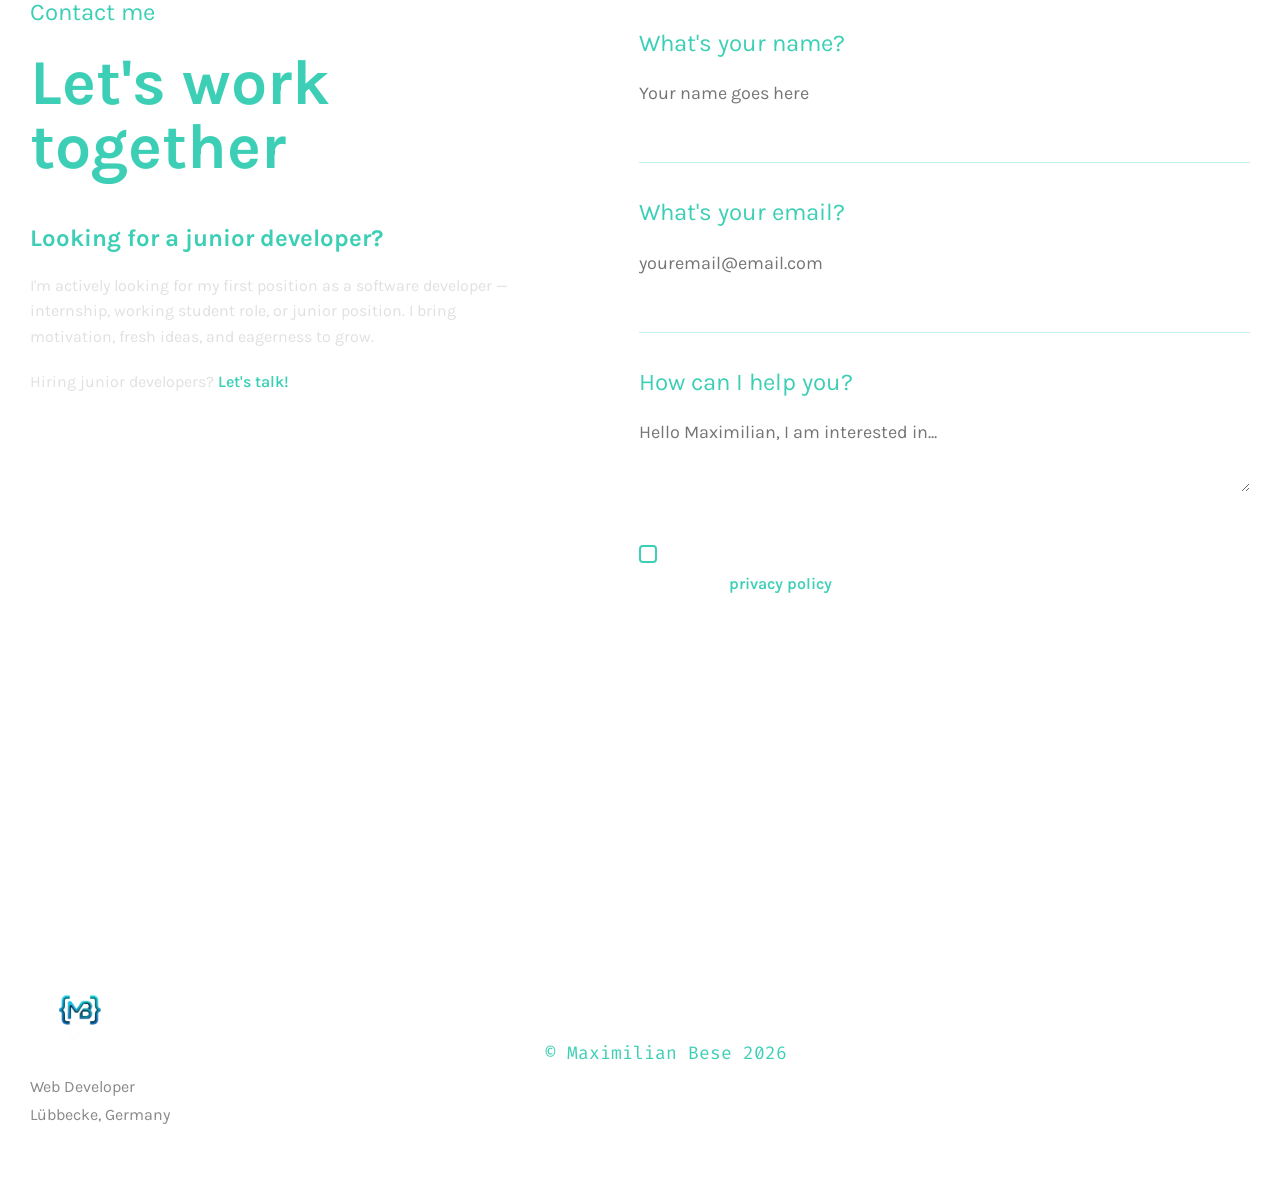
==== commit 10ee3f88: "feat: adjust button positioning for better visibility on smaller screens and update page title for c" ====
--- a/index.html
+++ b/index.html
@@ -3,7 +3,7 @@
   <head>
     <meta charset="UTF-8" />
     <meta name="viewport" content="width=device-width, initial-scale=1.0" />
-    <title>Maximilian Bese | Aspiring Software Developer</title>
+    <title>Maximilian Bese | Frontend Developer</title>
     <link
       rel="shortcut icon"
       href="./assets/img/favicon.png"
--- a/css/responsive-tablet.css
+++ b/css/responsive-tablet.css
@@ -48,6 +48,12 @@
 
   .projects-layout {
     gap: 60px;
+  }
+}
+
+@media (max-width: 900px) {
+  .next-project-btn {
+    bottom: -190px;
   }
 }
 
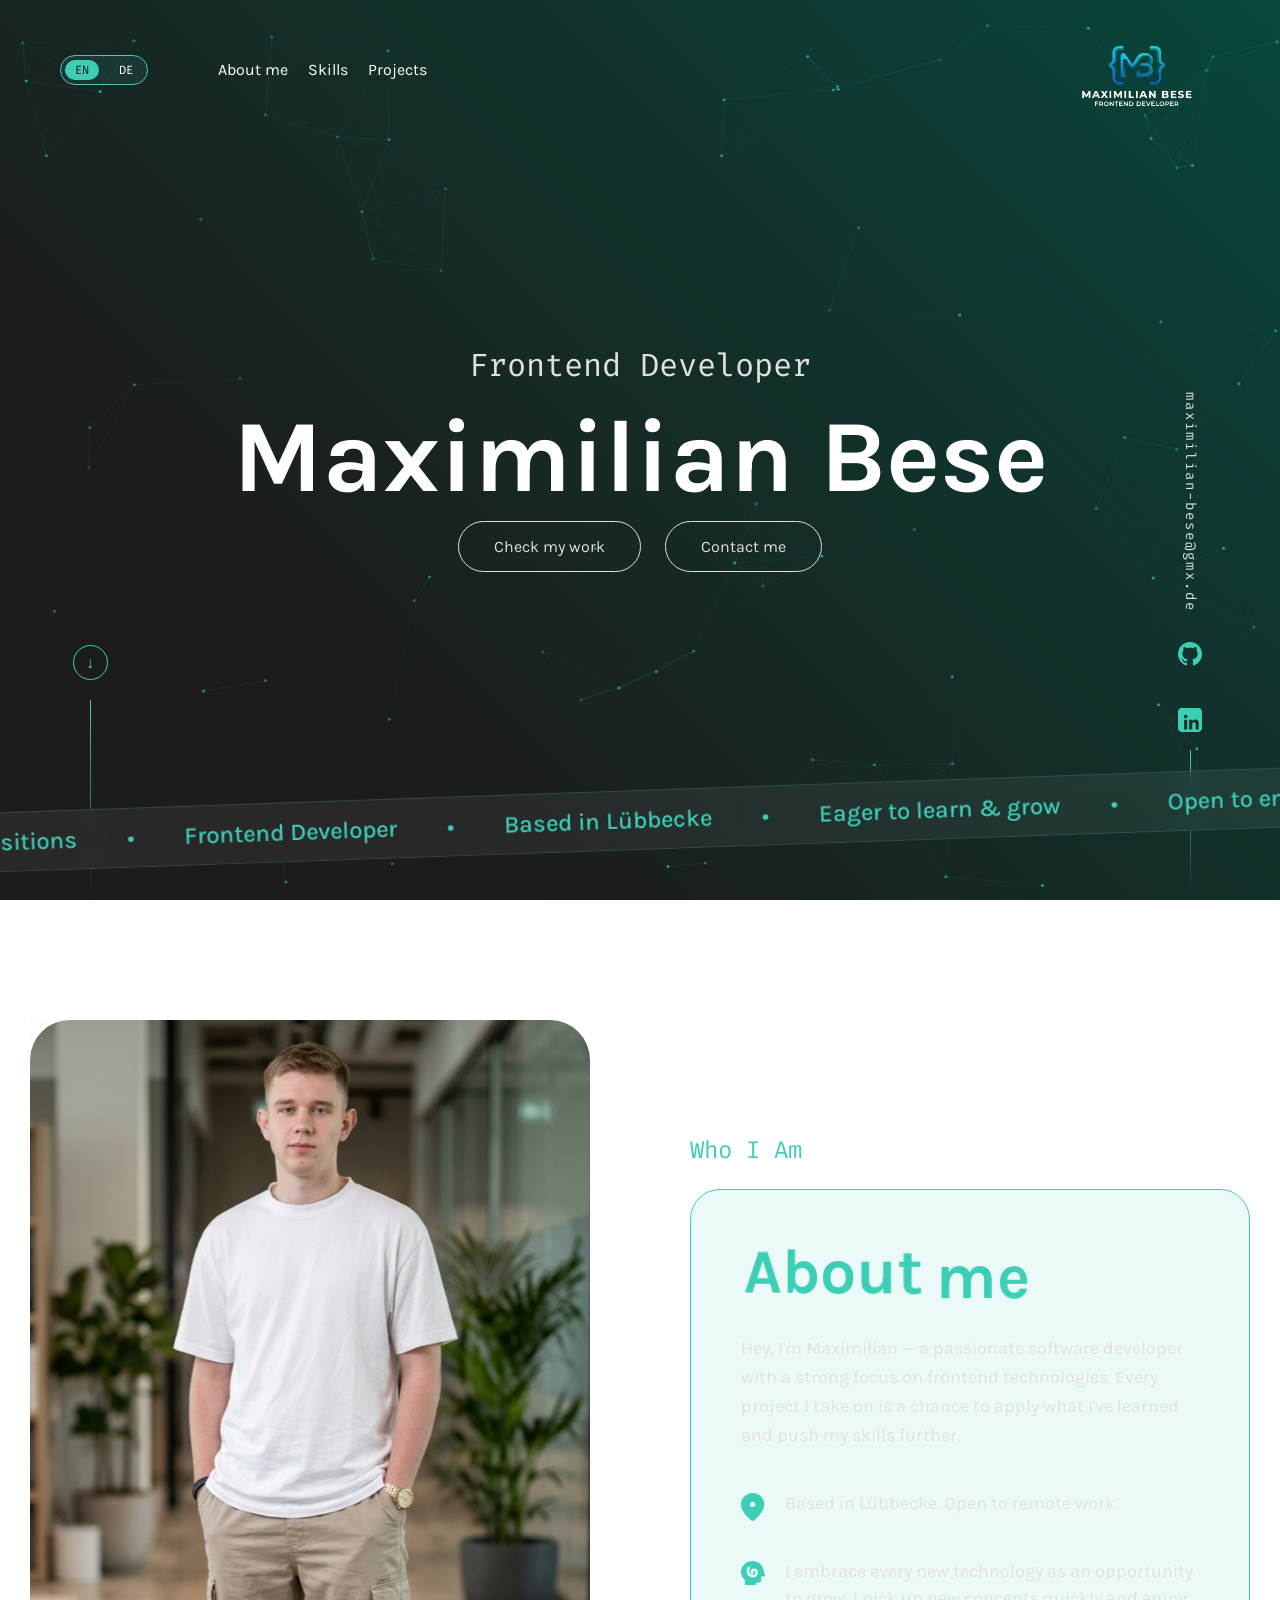
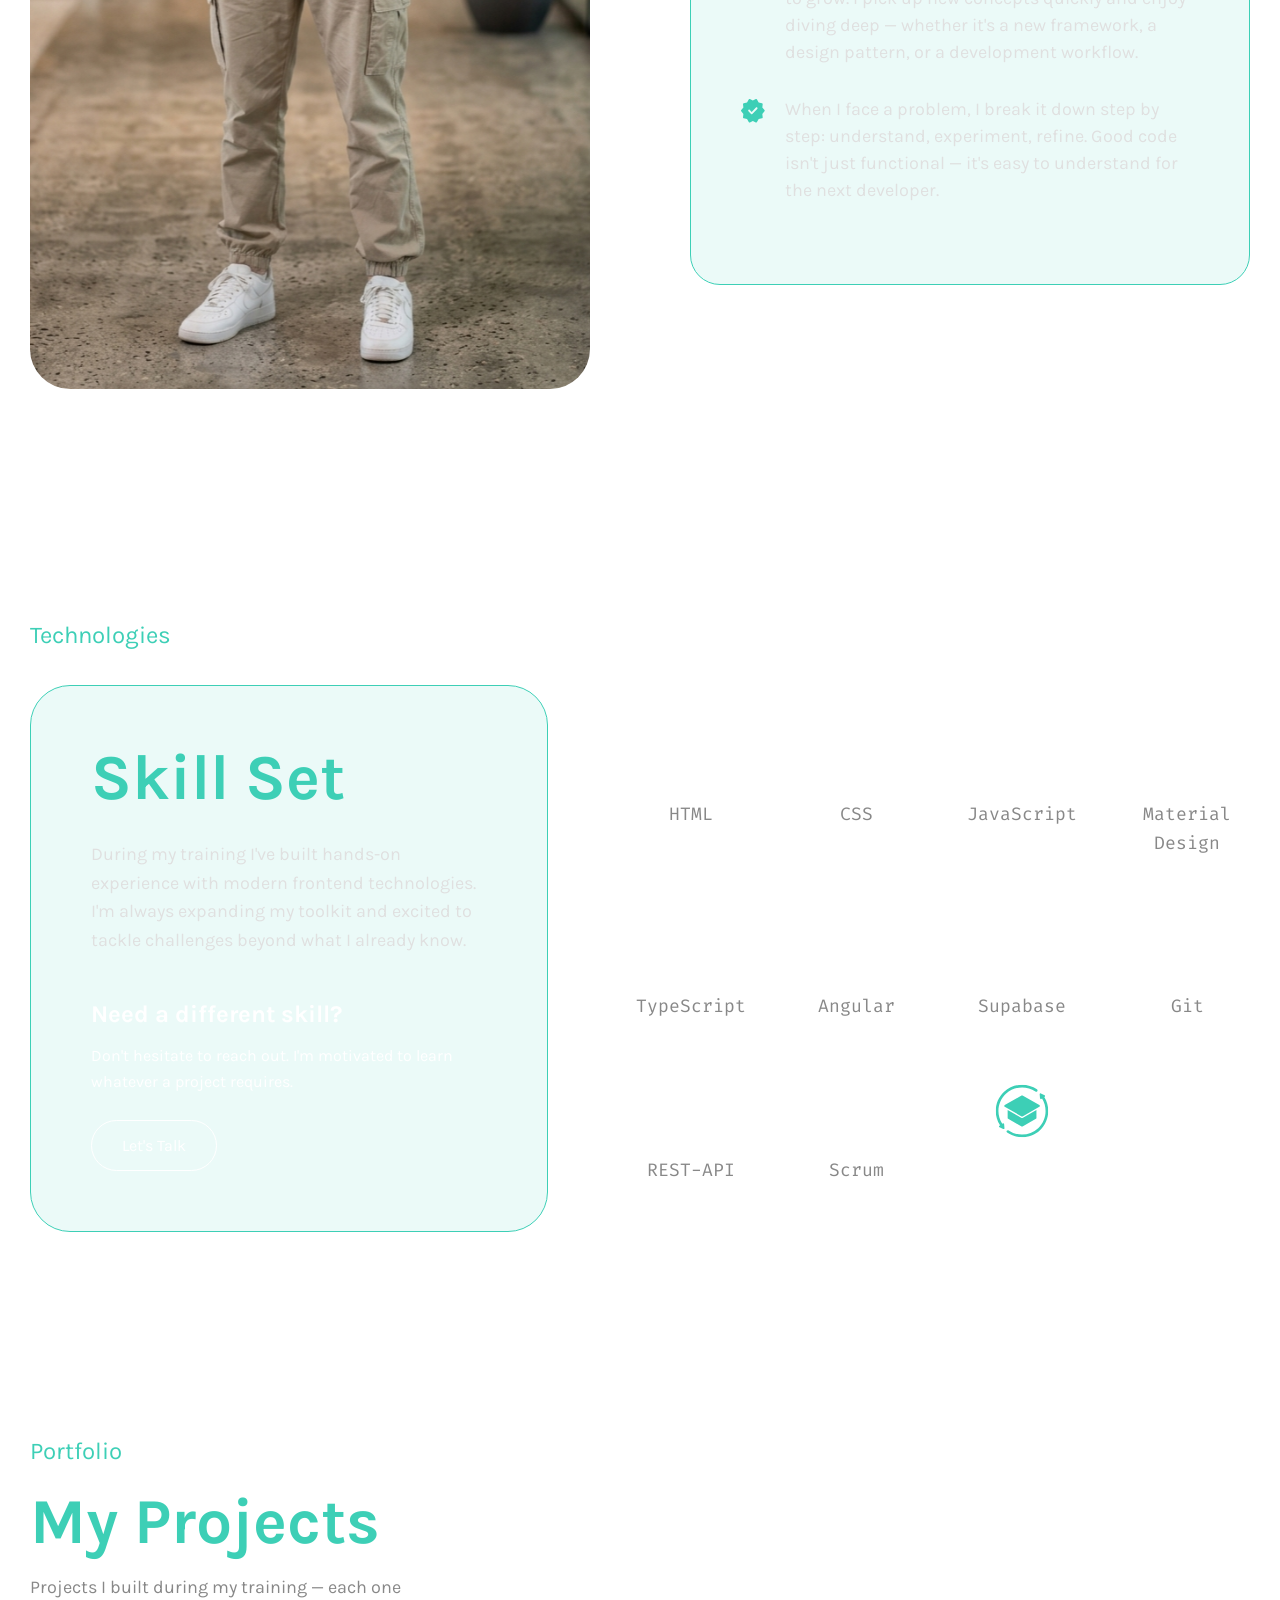
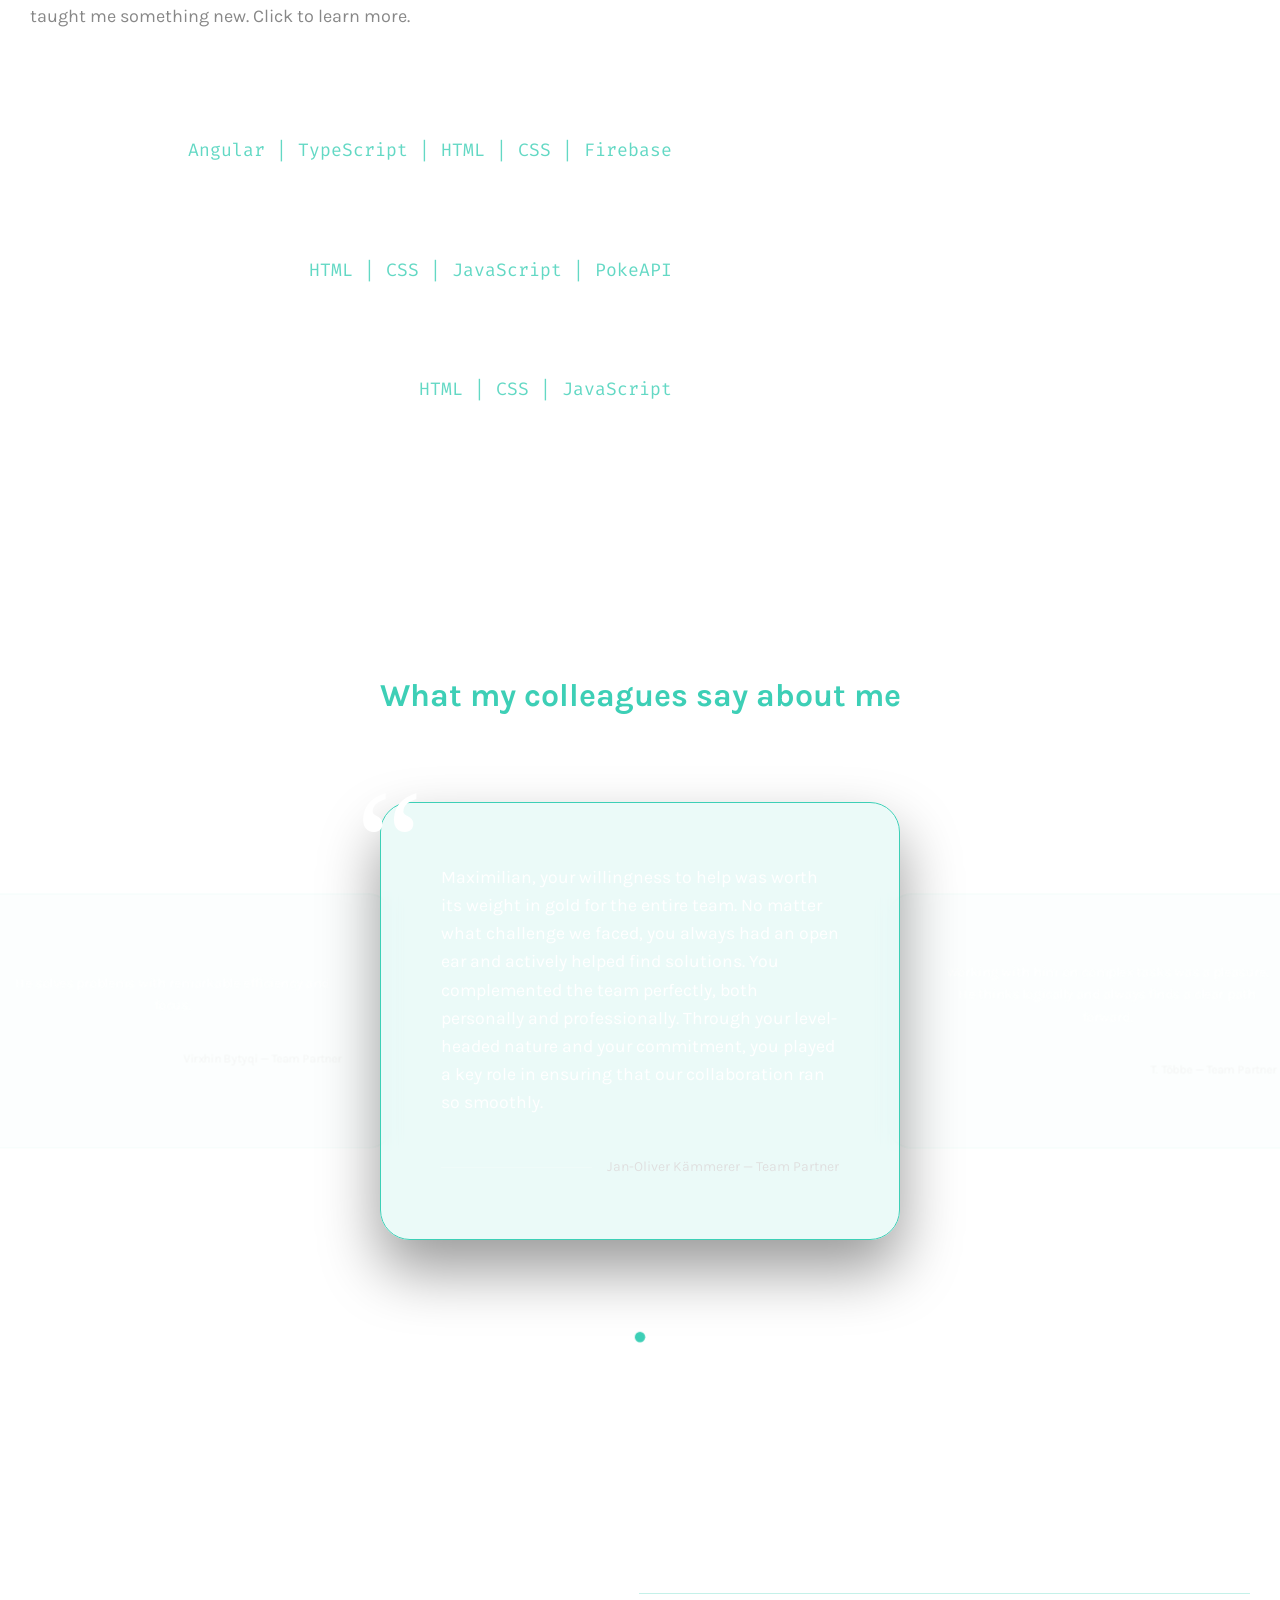
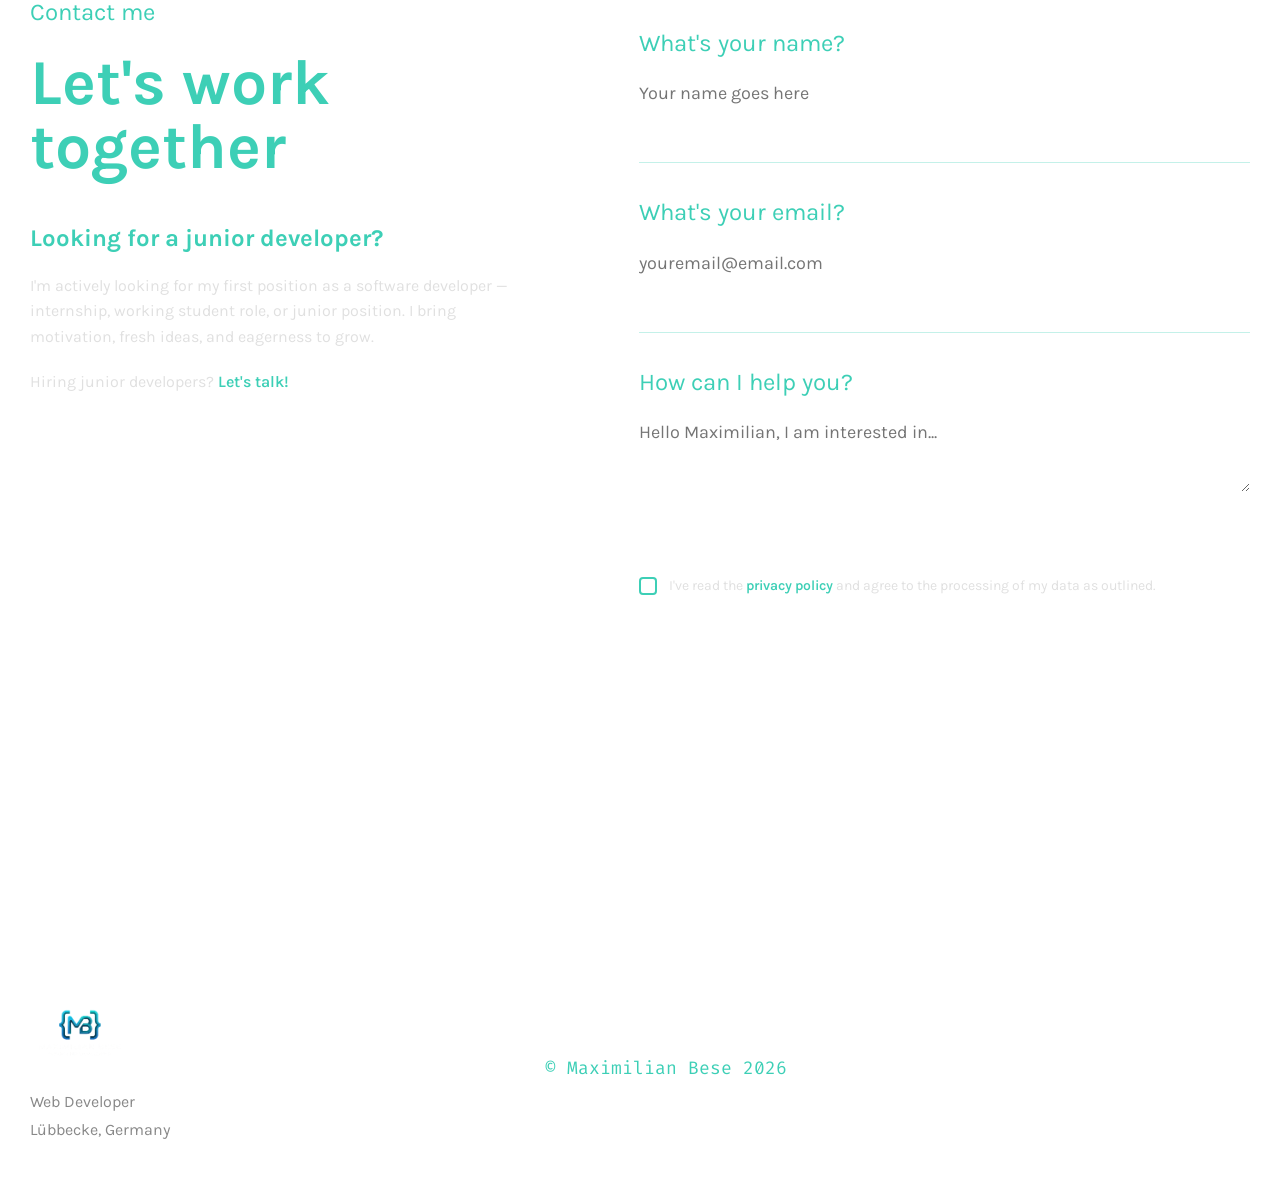
==== commit 6d63d657: "fix: contact form UX, remove dead code, a11y & mail hardening - fix: privacy/status message hidden b" ====
--- a/index.html
+++ b/index.html
@@ -28,20 +28,12 @@
     <header class="main-header container">
       <div class="nav-left">
         <div class="lang-toggle">
-          <span
-            class="lang active"
-            id="btn-en"
-            data-lang="en"
-            onclick="changeLanguage('en')"
-            >EN</span
-          >
-          <span
-            class="lang"
-            id="btn-de"
-            data-lang="de"
-            onclick="changeLanguage('de')"
-            >DE</span
-          >
+          <button type="button" class="lang active" id="btn-en" data-lang="en">
+            EN
+          </button>
+          <button type="button" class="lang" id="btn-de" data-lang="de">
+            DE
+          </button>
         </div>
         <nav class="nav-links" aria-label="Main navigation">
           <a href="#about" data-key="nav_about">About me</a>
@@ -87,15 +79,8 @@
           >
         </nav>
         <div class="mobile-lang-toggle">
-          <span
-            class="lang active"
-            data-lang="en"
-            onclick="changeLanguage('en')"
-            >EN</span
-          >
-          <span class="lang" data-lang="de" onclick="changeLanguage('de')"
-            >DE</span
-          >
+          <button type="button" class="lang active" data-lang="en">EN</button>
+          <button type="button" class="lang" data-lang="de">DE</button>
         </div>
       </div>
     </div>
@@ -458,10 +443,7 @@
                 <span class="field-error" id="error-message"></span>
               </div>
               <div class="privacy-container">
-                <label class="custom-checkbox">
-                  <input type="checkbox" id="privacy" required="" />
-                  <span class="checkmark"></span>
-                </label>
+                <input type="checkbox" id="privacy" required="" />
                 <div class="checkbox-text" data-key="form_privacy">
                   I've read the
                   <a href="./privacy-policy.html">privacy policy</a>
@@ -535,13 +517,7 @@
       aria-labelledby="overlay-title"
     >
       <div class="overlay-content">
-        <button
-          class="close-btn"
-          onclick="closeOverlay()"
-          aria-label="Close overlay"
-        >
-          ✕
-        </button>
+        <button class="close-btn" aria-label="Close overlay">✕</button>
         <div class="overlay-body">
           <div class="overlay-text">
             <h2 id="overlay-number">01</h2>
@@ -572,7 +548,7 @@
             <img id="overlay-img-src" src="" alt="Project screenshot" />
           </div>
         </div>
-        <button class="next-project-btn" onclick="nextProject()">
+        <button class="next-project-btn">
           <span data-key="overlay_next">Next project</span> →
         </button>
       </div>
@@ -584,7 +560,6 @@
     <script src="./js/contact.js"></script>
     <script src="./js/background.js"></script>
     <script src="./js/ticker.js"></script>
-    <script src="./js/marquee.js"></script>
     <script src="./js/mobile-nav.js"></script>
   </body>
 </html>
--- a/css/header.css
+++ b/css/header.css
@@ -29,6 +29,10 @@
   padding: 4px 10px;
   border-radius: 15px;
   cursor: pointer;
+  background: none;
+  border: none;
+  color: inherit;
+  line-height: 1;
 }
 
 .lang.active {
--- a/css/hero-section.css
+++ b/css/hero-section.css
@@ -148,7 +148,7 @@
   width: max-content;
   position: absolute;
   left: 0;
-  top: 0px;
+  top: 10px;
   /* Animation wird via JS (ticker.js) gesteuert */
 }
 
--- a/css/testimonial-section.css
+++ b/css/testimonial-section.css
@@ -24,7 +24,7 @@
   position: absolute;
   width: 520px;
   min-height: 300px;
-  overflow: hidden;
+  overflow: visible;
   background: rgba(61, 207, 182, 0.05);
   border: 1px solid rgba(61, 207, 182, 0.2);
   border-radius: 30px;
--- a/css/contact-section.css
+++ b/css/contact-section.css
@@ -82,25 +82,41 @@
   opacity: 1;
 }
 
+/* Privacy/status message — hidden until toggled via the .visible class. */
+.error-text {
+  font-size: 14px;
+  margin-top: 5px;
+  opacity: 0;
+  transition: opacity 0.3s ease;
+}
+
+.error-text.visible {
+  opacity: 1;
+}
+
 .form-group input.invalid,
 .form-group textarea.invalid {
   border-bottom: 1px solid #ff4d4d !important;
 }
 
 /* Checkbox & Button */
-.privacy-check {
+.privacy-container {
   display: flex;
   align-items: center;
-  gap: 15px;
+  flex-wrap: wrap;
+  gap: 12px;
   margin-top: 30px;
   font-size: 14px;
   color: #e0e0e0;
 }
 
-.privacy-check input[type="checkbox"] {
-  accent-color: var(--accent-green);
-  width: 20px;
-  height: 20px;
+.privacy-container .checkbox-text {
+  flex: 1;
+  min-width: 220px;
+}
+
+.privacy-container .error-text {
+  flex-basis: 100%;
 }
 
 #privacy {
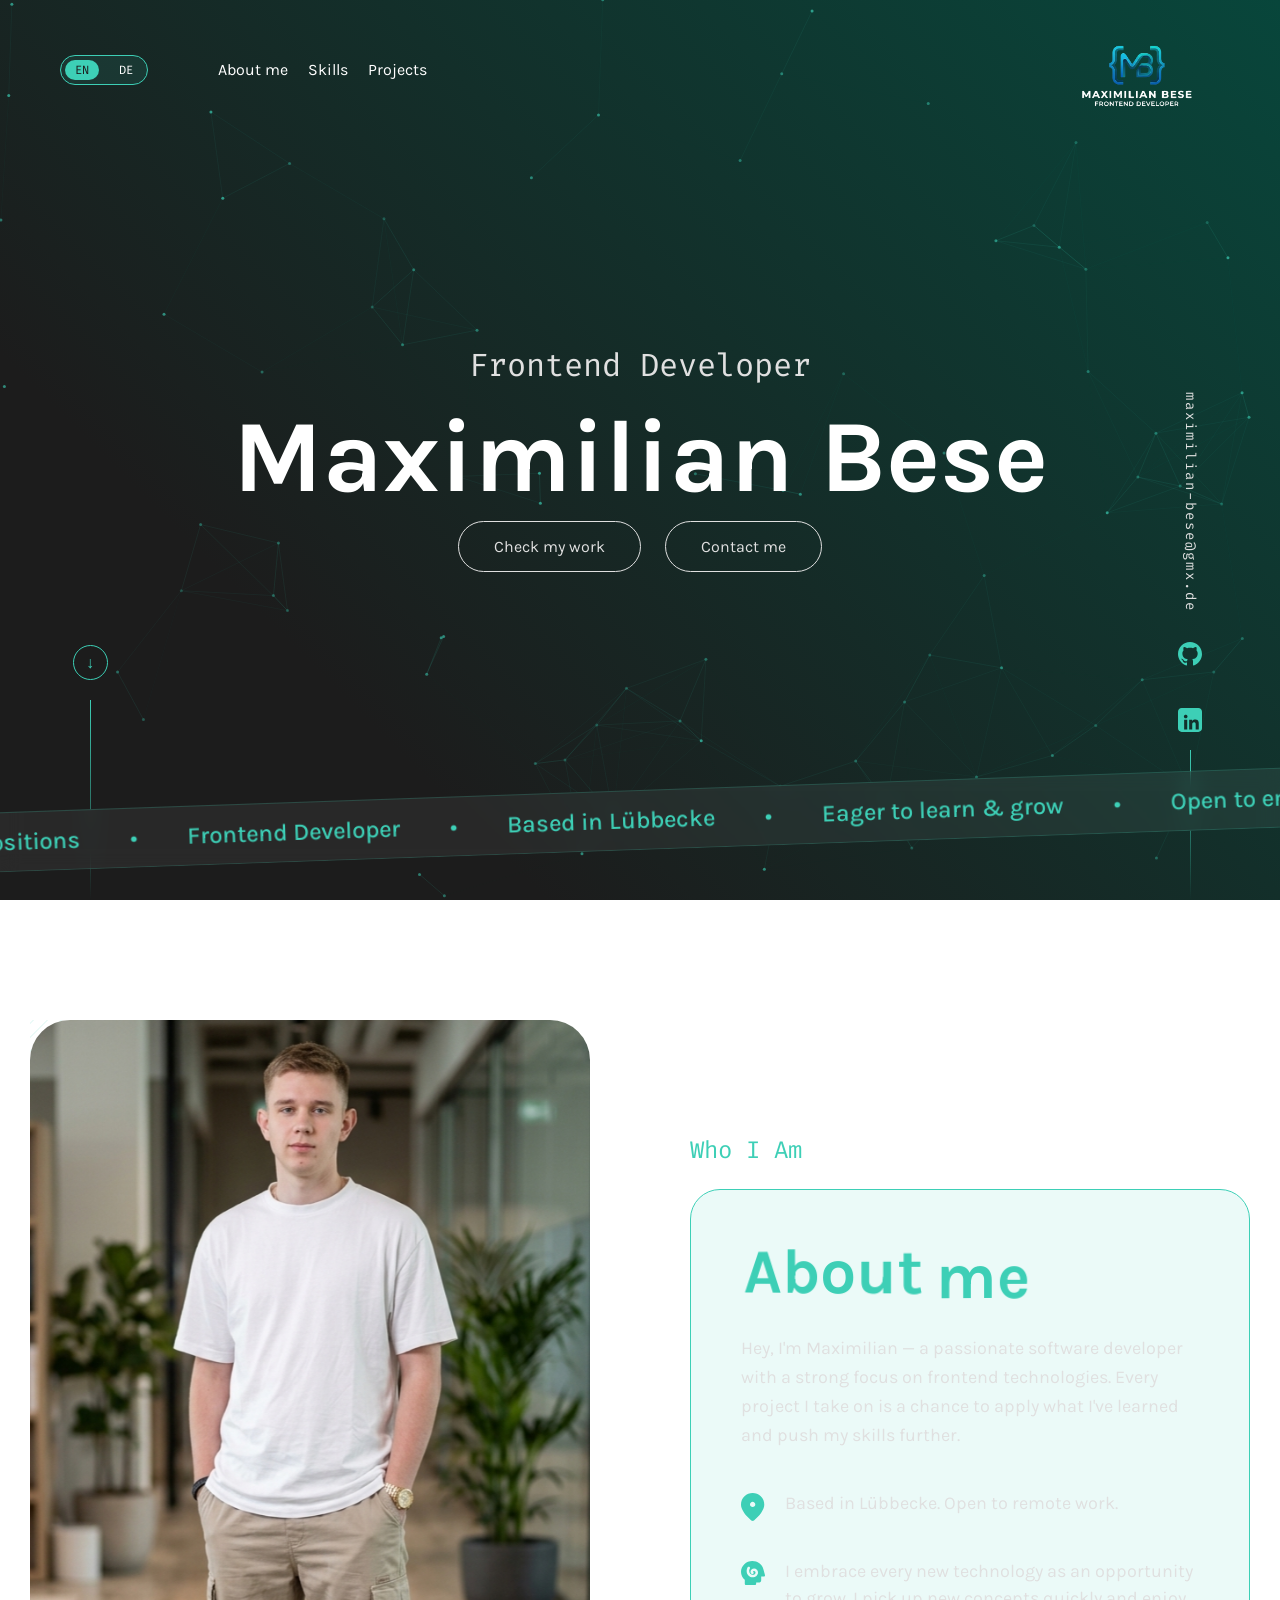
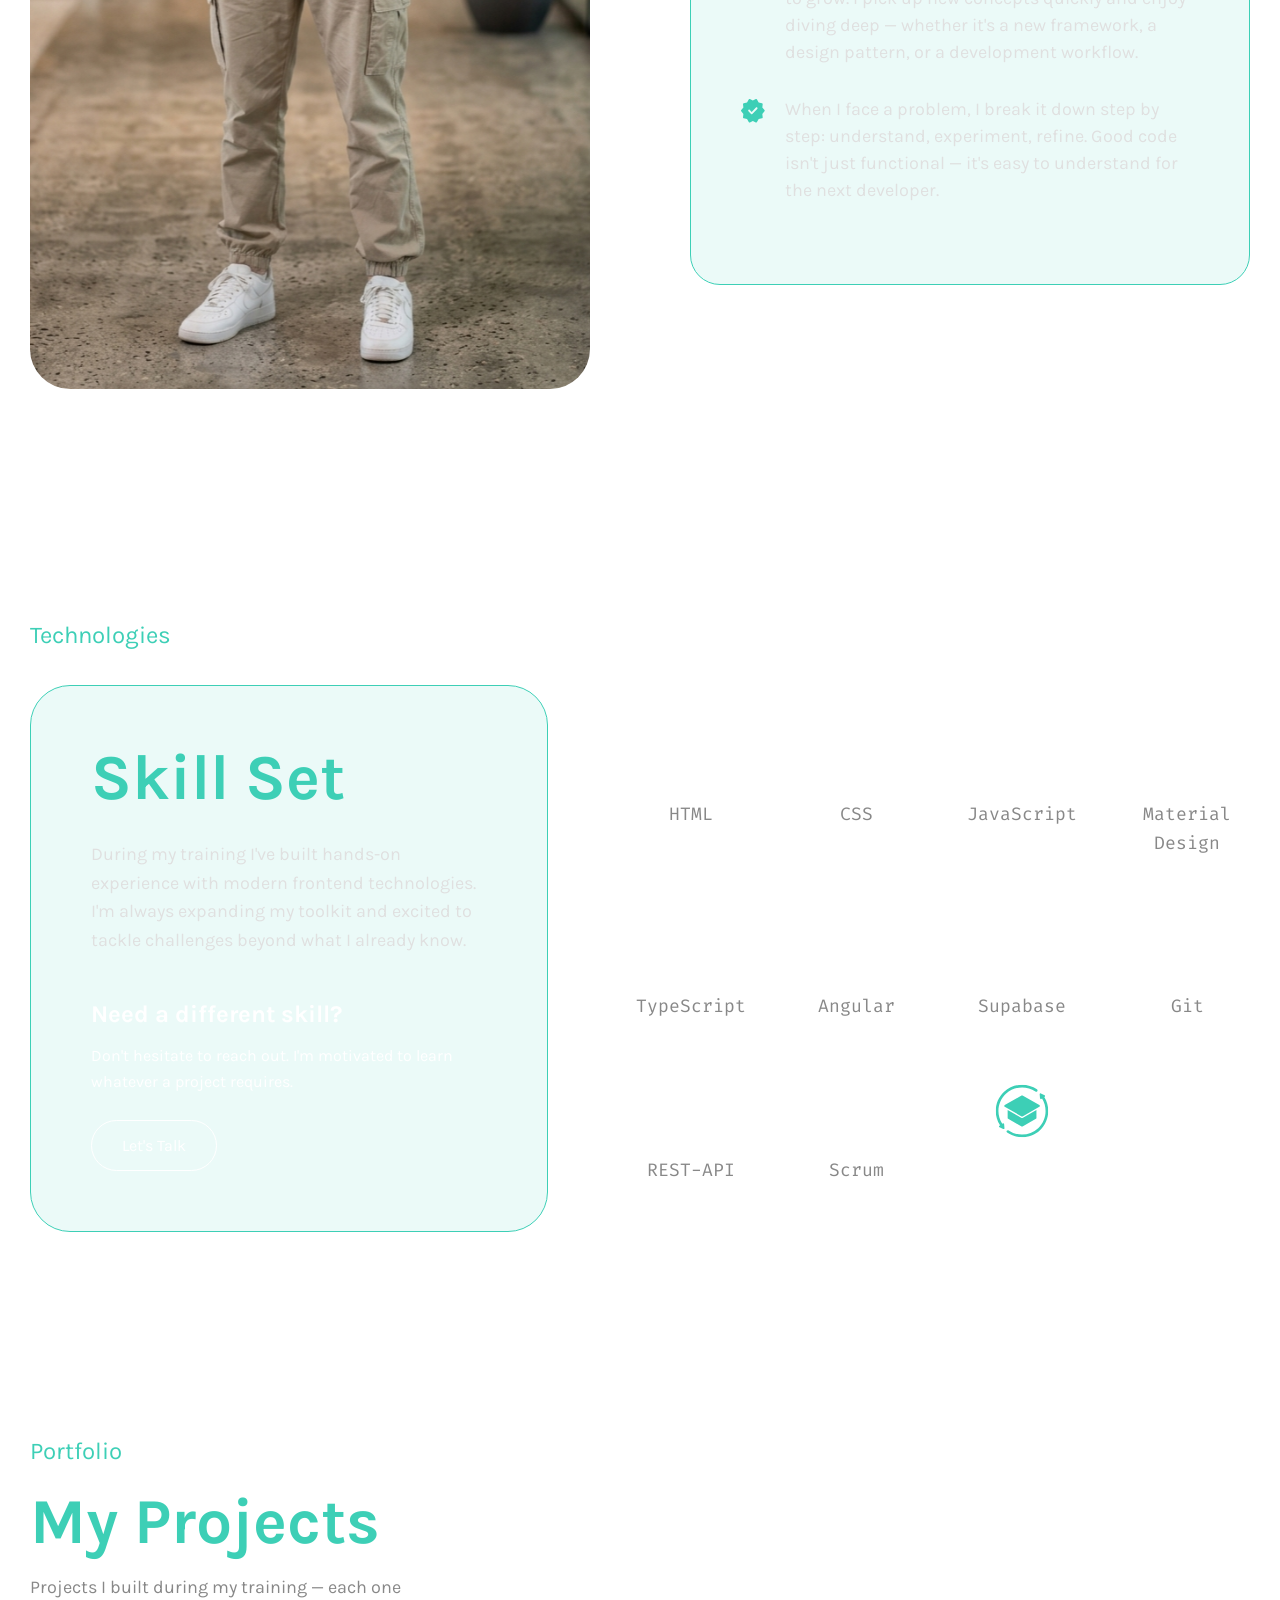
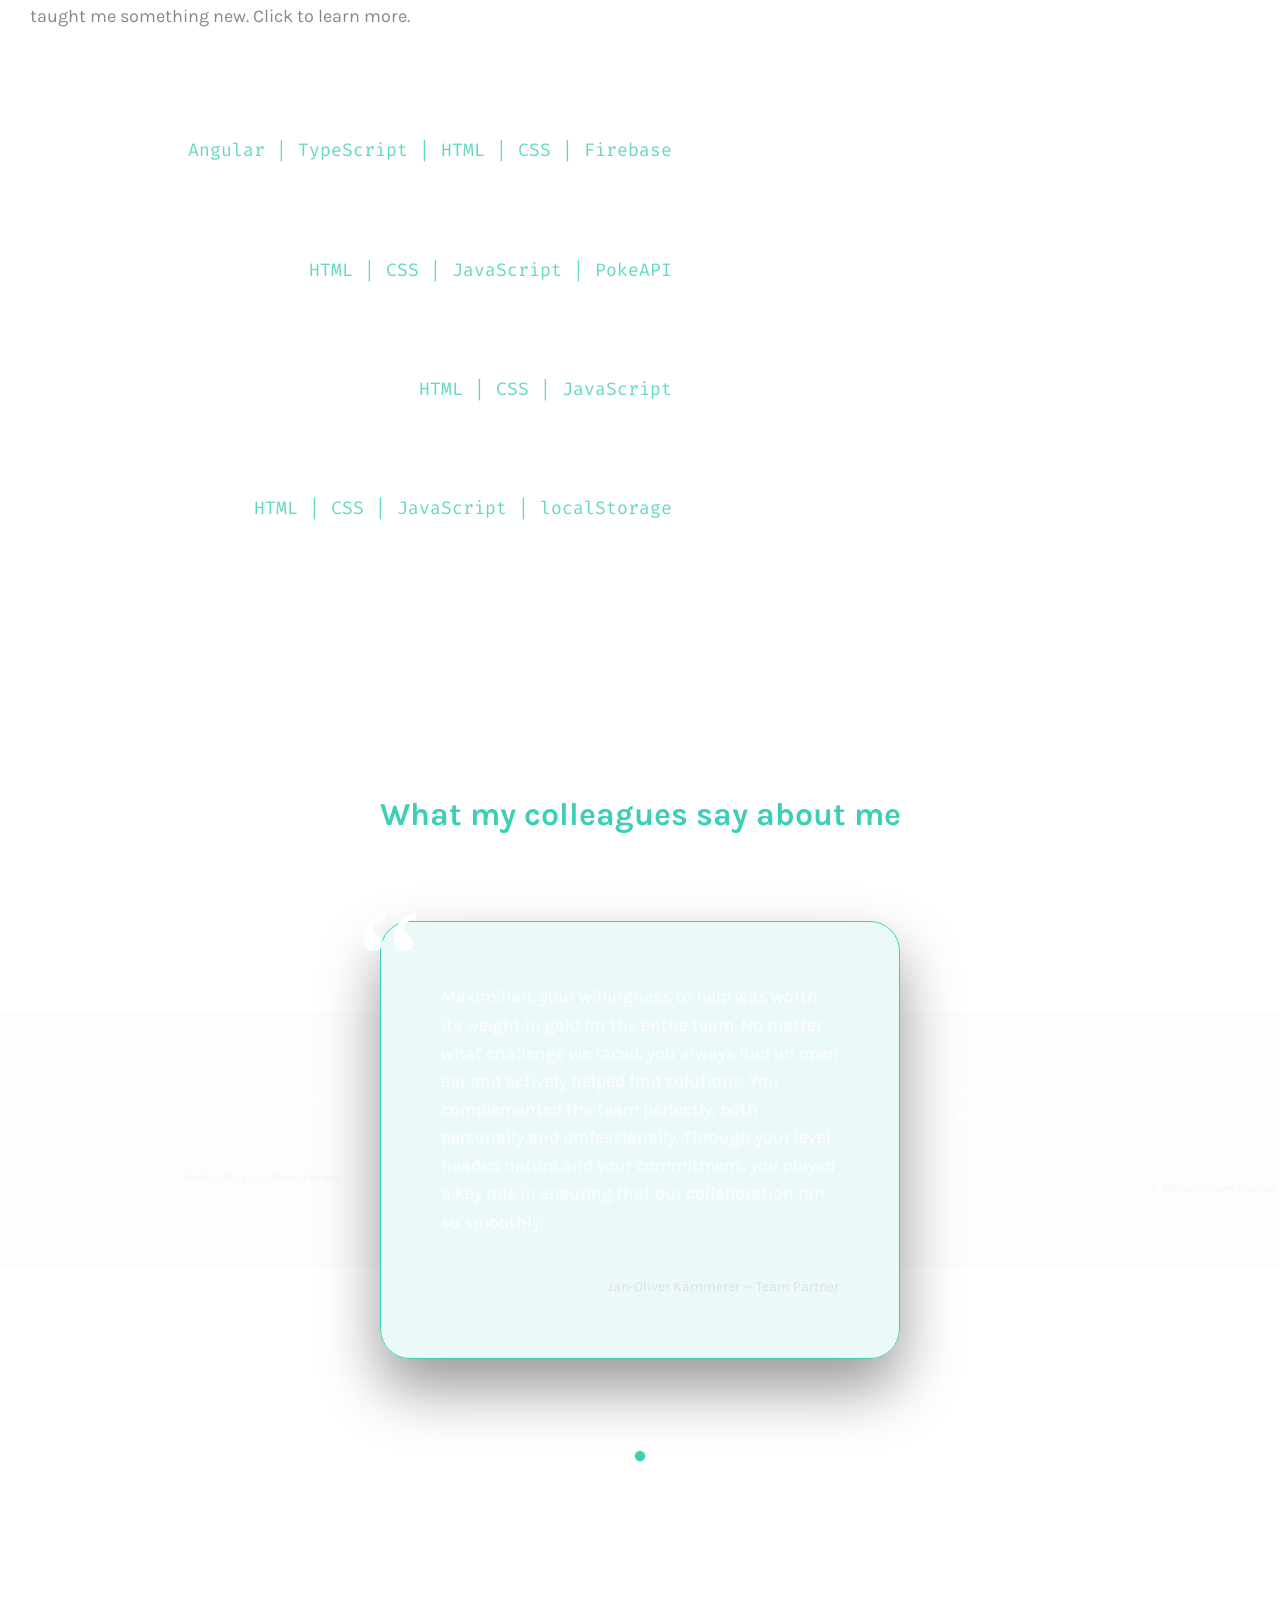
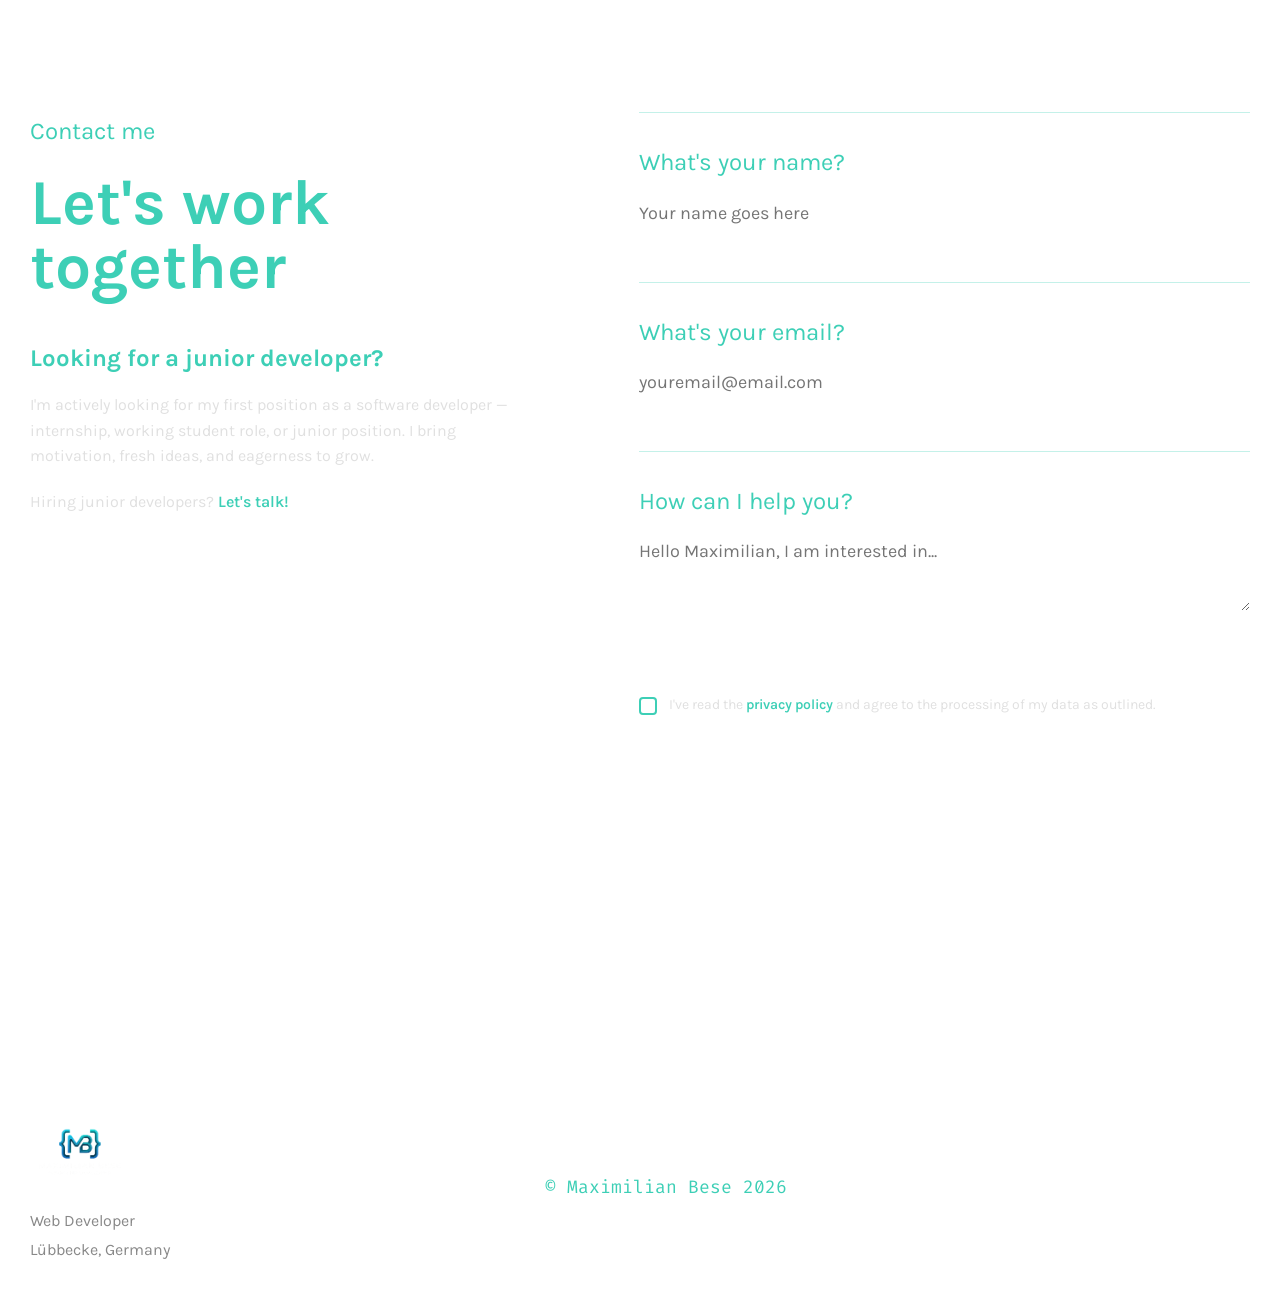
==== commit 8c233d06: "feat: add SmartDash project details and preview image" ====
--- a/index.html
+++ b/index.html
@@ -316,6 +316,14 @@
                 <div class="project-tech">HTML | CSS | JavaScript</div>
               </div>
             </div>
+            <div class="project-item" data-project="smartdash">
+              <div class="project-info">
+                <h3>SmartDash<span>↗</span></h3>
+                <div class="project-tech">
+                  HTML | CSS | JavaScript | localStorage
+                </div>
+              </div>
+            </div>
           </div>
           <div class="project-preview">
             <div class="preview-container">
